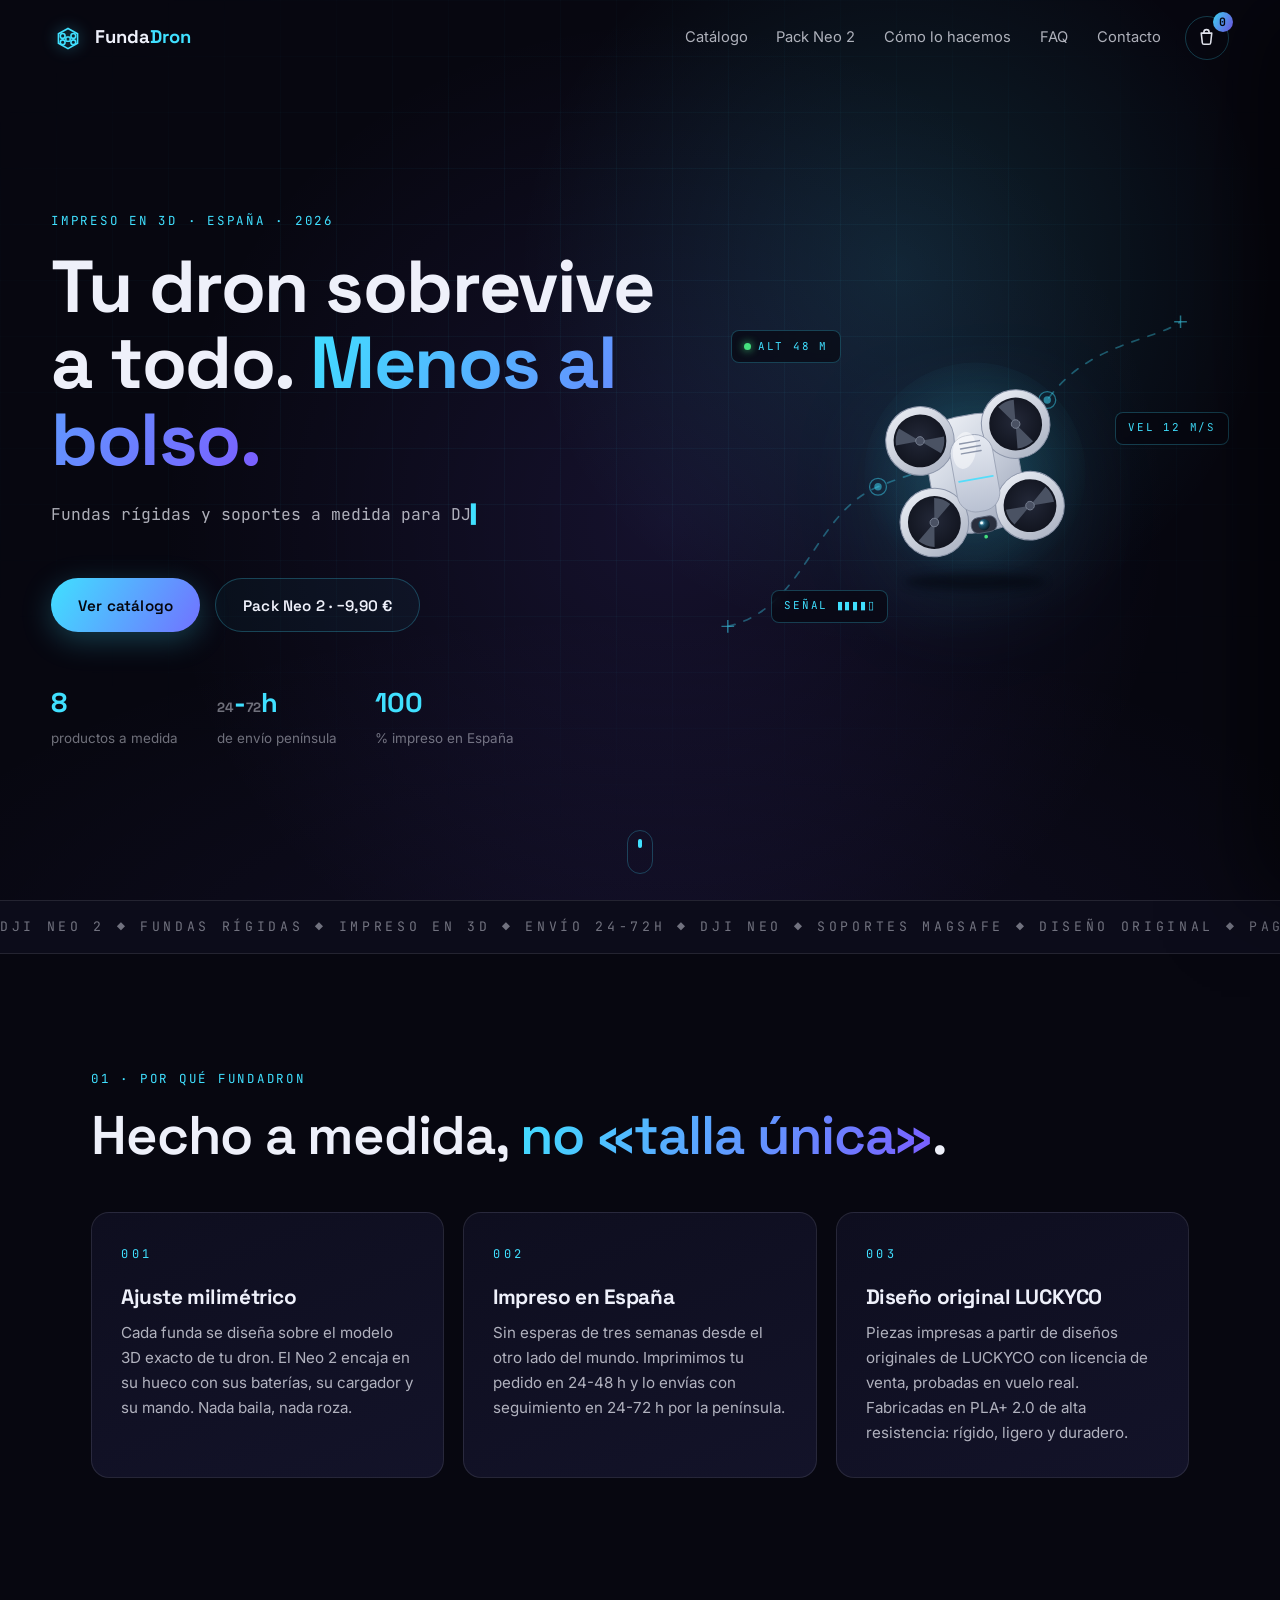
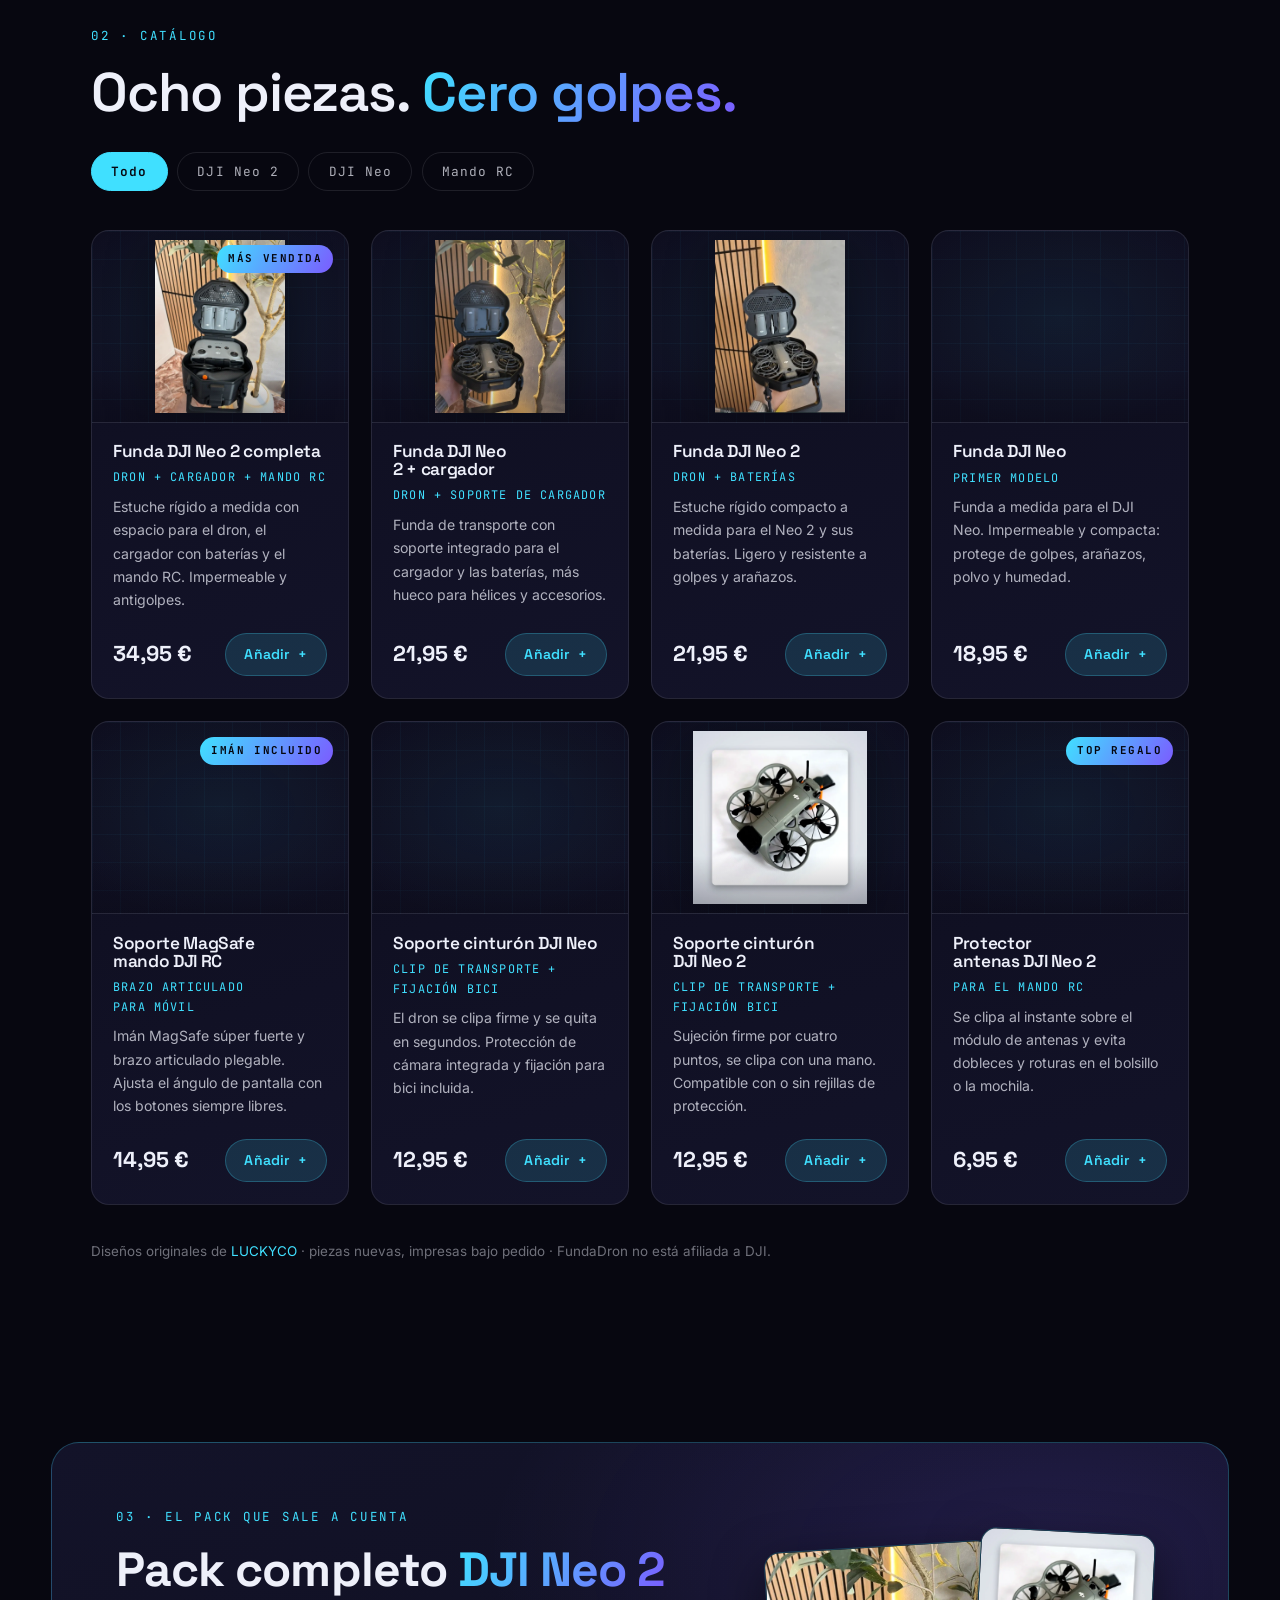
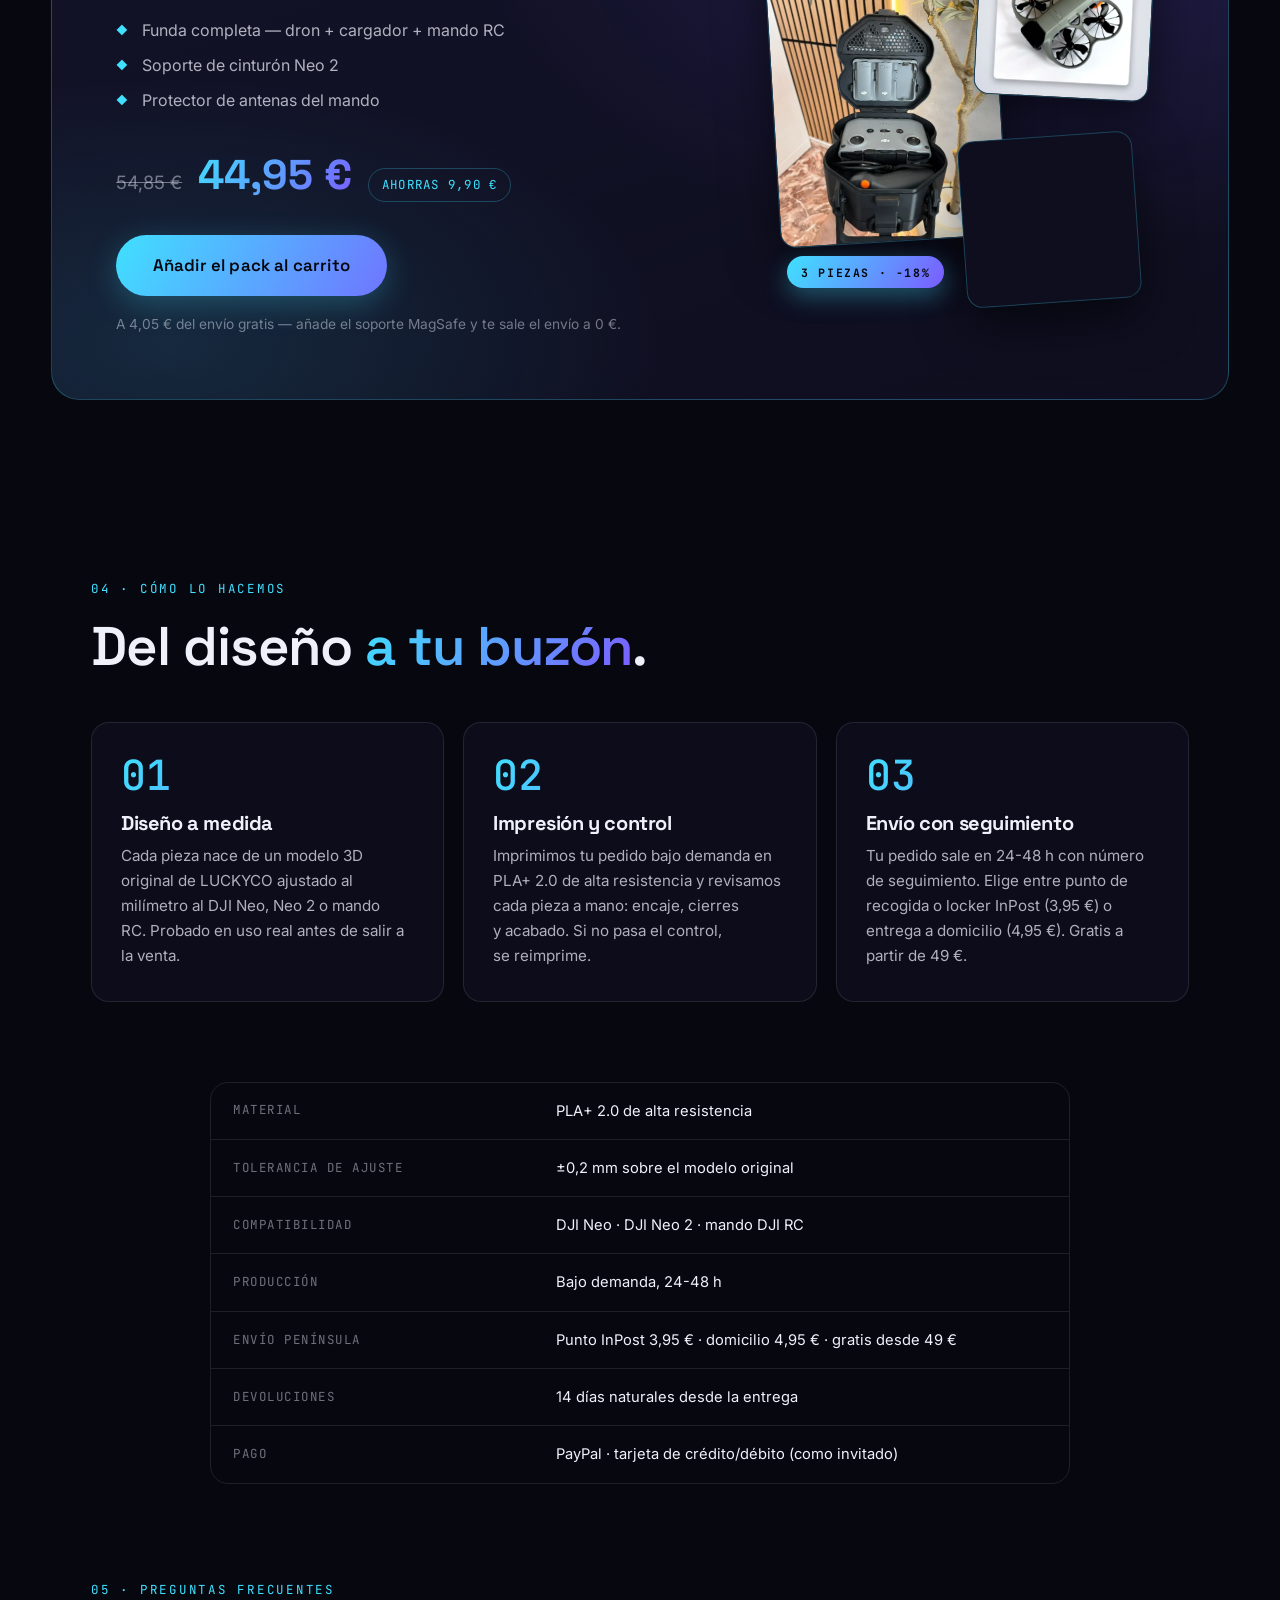
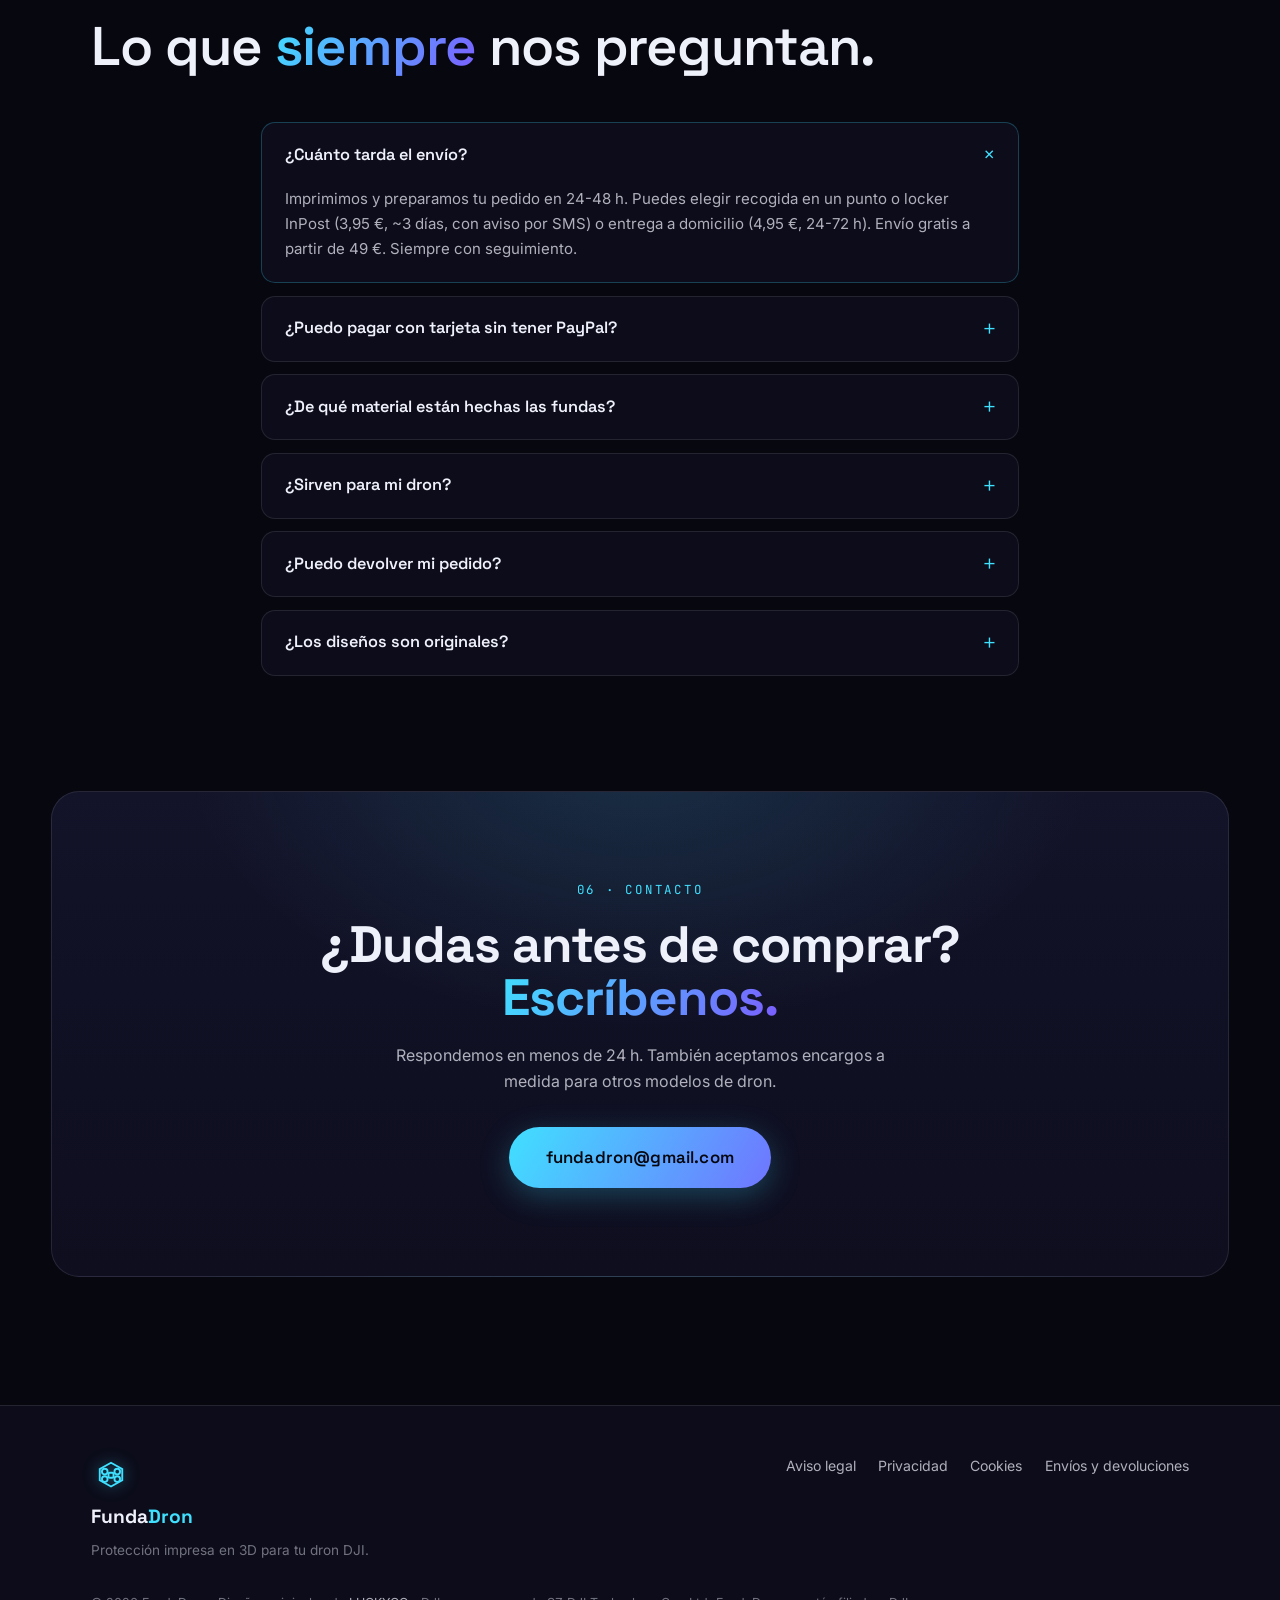
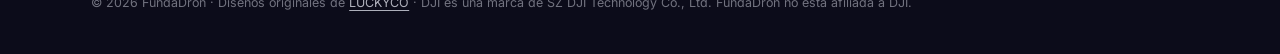
==== index.html @ 3dba9b4b "Mover web a la raíz y quitar credencial filtrada de manifest.js" ====
<!DOCTYPE html>
<html lang="es">
<head>
  <meta charset="UTF-8" />
  <meta name="viewport" content="width=device-width, initial-scale=1.0" />
  <title>FundaDron · Fundas y accesorios impresos en 3D para drones DJI Neo y Neo 2</title>
  <meta name="description" content="Fundas rígidas, soportes de cinturón y protectores impresos en 3D a medida para DJI Neo, DJI Neo 2 y mando RC. Diseño original, impreso en España, envío 24-72 h." />
  <meta name="keywords" content="funda dji neo 2, funda dji neo, accesorios dji neo 2, soporte mando dji rc, protector antenas dji, accesorios drones impresos 3d" />
  <link rel="canonical" href="https://www.fundadron.es/" />
  <meta property="og:type" content="website" />
  <meta property="og:title" content="FundaDron · Protección impresa en 3D para tu dron DJI" />
  <meta property="og:description" content="Fundas y accesorios a medida para DJI Neo y Neo 2. Impreso en España, envío 24-72 h, pago seguro con PayPal o tarjeta." />
  <meta property="og:url" content="https://www.fundadron.es/" />
  <meta property="og:locale" content="es_ES" />
  <meta property="og:image" content="https://www.fundadron.es/assets/img/funda-neo2-completa.webp" />
  <meta name="theme-color" content="#070710" />
  <link rel="icon" type="image/svg+xml" href="assets/favicon.svg" />

  <link rel="preconnect" href="https://fonts.googleapis.com" />
  <link rel="preconnect" href="https://fonts.gstatic.com" crossorigin />
  <link rel="stylesheet" href="https://fonts.googleapis.com/css2?family=Space+Grotesk:wght@400;500;600;700&family=Inter:wght@300;400;500;600&family=JetBrains+Mono:wght@400;500&display=swap" />

  <link rel="stylesheet" href="styles.css?v=20260613" />

  <script type="application/ld+json">
  {
    "@context": "https://schema.org",
    "@type": "ItemList",
    "itemListElement": [
      { "@type": "Product", "position": 1, "name": "Funda DJI Neo 2 completa (dron + cargador + mando RC)", "description": "Estuche rígido impreso en 3D en PLA+ 2.0 a medida para el dron DJI Neo 2, el cargador y el mando RC.", "image": "https://www.fundadron.es/assets/img/funda-neo2-completa.webp", "brand": { "@type": "Brand", "name": "FundaDron" }, "offers": { "@type": "Offer", "price": "34.95", "priceCurrency": "EUR", "availability": "https://schema.org/InStock", "itemCondition": "https://schema.org/NewCondition" } },
      { "@type": "Product", "position": 2, "name": "Funda DJI Neo 2 con soporte cargador", "description": "Funda de transporte impresa en 3D en PLA+ 2.0 para DJI Neo 2 con soporte para el cargador y las baterías.", "image": "https://www.fundadron.es/assets/img/funda-neo2-cargador.webp", "brand": { "@type": "Brand", "name": "FundaDron" }, "offers": { "@type": "Offer", "price": "21.95", "priceCurrency": "EUR", "availability": "https://schema.org/InStock", "itemCondition": "https://schema.org/NewCondition" } },
      { "@type": "Product", "position": 3, "name": "Funda DJI Neo 2 (dron + baterías)", "description": "Estuche rígido compacto impreso en 3D en PLA+ 2.0 para el DJI Neo 2 y sus baterías.", "image": "https://www.fundadron.es/assets/img/funda-neo2-baterias.webp", "brand": { "@type": "Brand", "name": "FundaDron" }, "offers": { "@type": "Offer", "price": "21.95", "priceCurrency": "EUR", "availability": "https://schema.org/InStock", "itemCondition": "https://schema.org/NewCondition" } },
      { "@type": "Product", "position": 4, "name": "Funda DJI Neo", "description": "Funda de transporte impermeable impresa en 3D en PLA+ 2.0 a medida para el dron DJI Neo.", "image": "https://www.fundadron.es/assets/img/funda-neo.webp", "brand": { "@type": "Brand", "name": "FundaDron" }, "offers": { "@type": "Offer", "price": "18.95", "priceCurrency": "EUR", "availability": "https://schema.org/InStock", "itemCondition": "https://schema.org/NewCondition" } },
      { "@type": "Product", "position": 5, "name": "Soporte MagSafe para mando DJI RC", "description": "Soporte articulado con imán MagSafe para colocar el móvil en el mando DJI RC.", "image": "https://www.fundadron.es/assets/img/soporte-magsafe.webp", "brand": { "@type": "Brand", "name": "FundaDron" }, "offers": { "@type": "Offer", "price": "14.95", "priceCurrency": "EUR", "availability": "https://schema.org/InStock", "itemCondition": "https://schema.org/NewCondition" } },
      { "@type": "Product", "position": 6, "name": "Soporte cinturón DJI Neo", "description": "Clip de transporte impreso en 3D para llevar el DJI Neo en el cinturón, con fijación para bici.", "image": "https://www.fundadron.es/assets/img/cinturon-neo.webp", "brand": { "@type": "Brand", "name": "FundaDron" }, "offers": { "@type": "Offer", "price": "12.95", "priceCurrency": "EUR", "availability": "https://schema.org/InStock", "itemCondition": "https://schema.org/NewCondition" } },
      { "@type": "Product", "position": 7, "name": "Soporte cinturón DJI Neo 2", "description": "Clip de transporte impreso en 3D para el DJI Neo 2 con protección de cámara y fijación para bici.", "image": "https://www.fundadron.es/assets/img/cinturon-neo2.webp", "brand": { "@type": "Brand", "name": "FundaDron" }, "offers": { "@type": "Offer", "price": "12.95", "priceCurrency": "EUR", "availability": "https://schema.org/InStock", "itemCondition": "https://schema.org/NewCondition" } },
      { "@type": "Product", "position": 8, "name": "Protector de antenas mando DJI Neo 2", "description": "Protector rígido impreso en 3D que se clipa sobre las antenas del mando RC del DJI Neo 2.", "image": "https://www.fundadron.es/assets/img/protector-antenas.webp", "brand": { "@type": "Brand", "name": "FundaDron" }, "offers": { "@type": "Offer", "price": "6.95", "priceCurrency": "EUR", "availability": "https://schema.org/InStock", "itemCondition": "https://schema.org/NewCondition" } }
    ]
  }
  </script>
</head>
<body>
  <a class="skip-link" href="#catalogo">Saltar al catálogo</a>

  <!-- ===== SPLASH ===== -->
  <div class="splash" data-splash aria-hidden="true">
    <svg class="splash-logo" viewBox="0 0 64 64" fill="none" stroke="currentColor" stroke-width="2.4" stroke-linecap="round">
      <path class="splash-draw" d="M14 24 L32 14 L50 24 L50 42 L32 52 L14 42 Z" />
      <circle class="splash-draw" cx="22" cy="28" r="4.5" />
      <circle class="splash-draw" cx="42" cy="28" r="4.5" />
      <circle class="splash-draw" cx="22" cy="40" r="4.5" />
      <circle class="splash-draw" cx="42" cy="40" r="4.5" />
      <rect class="splash-draw" x="28" y="30" width="8" height="8" rx="2" />
    </svg>
    <p class="splash-word">FundaDron</p>
  </div>

  <!-- ===== NAV ===== -->
  <header class="nav" data-nav>
    <a class="nav-brand" href="#top" aria-label="FundaDron — inicio">
      <svg class="nav-logo" viewBox="0 0 64 64" fill="none" stroke="currentColor" stroke-width="3" stroke-linecap="round" aria-hidden="true">
        <path d="M14 24 L32 14 L50 24 L50 42 L32 52 L14 42 Z" />
        <circle cx="22" cy="28" r="4.5" /><circle cx="42" cy="28" r="4.5" />
        <circle cx="22" cy="40" r="4.5" /><circle cx="42" cy="40" r="4.5" />
        <rect x="28" y="30" width="8" height="8" rx="2" />
      </svg>
      <span>Funda<em>Dron</em></span>
    </a>
    <nav class="nav-links" aria-label="Navegación principal">
      <a href="#catalogo">Catálogo</a>
      <a href="#pack">Pack Neo 2</a>
      <a href="#proceso">Cómo lo hacemos</a>
      <a href="#faq">FAQ</a>
      <a href="#contacto">Contacto</a>
    </nav>
    <button class="nav-cart" data-cart-open aria-label="Abrir carrito">
      <svg viewBox="0 0 24 24" fill="none" stroke="currentColor" stroke-width="1.8" stroke-linecap="round" stroke-linejoin="round" aria-hidden="true">
        <path d="M6 7h12l-1.2 11a2 2 0 0 1-2 1.8H9.2a2 2 0 0 1-2-1.8L6 7Z"/><path d="M9 7V6a3 3 0 0 1 6 0v1"/>
      </svg>
      <span class="nav-cart-count" data-cart-count hidden>0</span>
    </button>
    <button class="nav-burger" data-burger aria-label="Abrir menú" aria-expanded="false">
      <span></span><span></span>
    </button>
  </header>

  <main id="top">
    <!-- ===== HERO ===== -->
    <section class="hero" data-hero>
      <div class="hero-glow" data-glow aria-hidden="true"></div>
      <div class="hero-grid" aria-hidden="true"></div>

      <div class="hero-inner">
        <div class="hero-copy">
          <p class="kicker reveal">Impreso en 3D · España · 2026</p>
          <h1 class="hero-title reveal">
            Tu dron sobrevive<br />a todo. <em>Menos al bolso.</em>
          </h1>
          <p class="hero-sub reveal" data-typewriter="Fundas rígidas y soportes a medida para DJI Neo, Neo 2 y mando RC.">Fundas rígidas y soportes a medida para DJI Neo, Neo 2 y mando RC.</p>
          <div class="hero-actions reveal">
            <a class="btn btn-primary" href="#catalogo">Ver catálogo</a>
            <a class="btn btn-ghost" href="#pack">Pack Neo 2 · −9,90&nbsp;€</a>
          </div>
          <ul class="hero-stats reveal">
            <li><strong data-count-to="8">8</strong><span>productos a medida</span></li>
            <li><strong><span data-count-to="24">24</span>-<span data-count-to="72">72</span>h</strong><span>de envío península</span></li>
            <li><strong data-count-to="100">100</strong><span>% impreso en España</span></li>
          </ul>
        </div>

        <div class="hero-visual reveal" aria-hidden="true">
          <svg class="hero-fpath" viewBox="0 0 460 360" fill="none" preserveAspectRatio="xMidYMid meet">
            <path class="fpath-line" d="M16 318 C 90 300, 96 212, 158 186 S 280 158, 318 104 S 420 48, 444 30"
                  stroke="rgba(64,224,255,.35)" stroke-width="1.6" stroke-dasharray="7 9" stroke-linecap="round" />
            <g class="fpath-marks" stroke="rgba(64,224,255,.5)" stroke-width="1.4">
              <path d="M10 318 h12 M16 312 v12" />
              <circle cx="158" cy="186" r="3.5" fill="rgba(64,224,255,.5)" stroke="none" />
              <circle cx="318" cy="104" r="3.5" fill="rgba(64,224,255,.5)" stroke="none" />
              <path d="M438 30 h12 M444 24 v12" />
            </g>
            <circle class="fpath-pulse" cx="158" cy="186" r="8" stroke="rgba(64,224,255,.45)" stroke-width="1.2" />
            <circle class="fpath-pulse p2" cx="318" cy="104" r="8" stroke="rgba(64,224,255,.45)" stroke-width="1.2" />
          </svg>
          <div class="hud hud-1"><span class="hud-dot"></span>ALT 48&nbsp;M</div>
          <div class="hud hud-2">VEL 12&nbsp;M/S</div>
          <div class="hud hud-3">SEÑAL ▮▮▮▮▯</div>
          <div class="hero-flight">
          <svg class="hero-drone" viewBox="0 0 420 340" fill="none">
            <defs>
              <radialGradient id="droneHalo" cx="50%" cy="45%" r="55%">
                <stop offset="0%" stop-color="rgba(64,224,255,.18)" /><stop offset="100%" stop-color="rgba(64,224,255,0)" />
              </radialGradient>
              <linearGradient id="shellG" x1="0" y1="0" x2="0.6" y2="1">
                <stop offset="0%" stop-color="#f4f6fa" /><stop offset="45%" stop-color="#d3d9e4" /><stop offset="100%" stop-color="#a7afc1" />
              </linearGradient>
              <linearGradient id="ringG" x1="0" y1="0" x2="0.5" y2="1">
                <stop offset="0%" stop-color="#eef1f7" /><stop offset="100%" stop-color="#b3bac9" />
              </linearGradient>
              <linearGradient id="canopyG" x1="0" y1="0" x2="0" y2="1">
                <stop offset="0%" stop-color="#e6eaf2" /><stop offset="100%" stop-color="#b9c1d2" />
              </linearGradient>
              <radialGradient id="ductG" cx="50%" cy="45%" r="60%">
                <stop offset="0%" stop-color="#232838" /><stop offset="100%" stop-color="#10131d" />
              </radialGradient>
              <radialGradient id="lensG" cx="35%" cy="32%" r="80%">
                <stop offset="0%" stop-color="#aeefff" /><stop offset="32%" stop-color="#1d5570" /><stop offset="100%" stop-color="#050f18" />
              </radialGradient>
            </defs>

            <circle cx="210" cy="160" r="155" fill="url(#droneHalo)" />
            <ellipse class="drone-shadow" cx="210" cy="312" rx="98" ry="12" fill="#02030a" opacity="0.5" />

            <g transform="rotate(-10 210 160)">
              <!-- placa central que une los 4 aros -->
              <rect x="146" y="78" width="128" height="164" rx="50" fill="url(#shellG)" stroke="#8d96aa" stroke-width="1.4" />

              <!-- 4 ductos con hélice -->
              <g>
                <circle cx="142" cy="102" r="48" fill="url(#ringG)" stroke="#8d96aa" stroke-width="1.4" />
                <circle cx="142" cy="102" r="37" fill="url(#ductG)" />
                <g class="neo-prop"><path d="M142 102 L110 90 Q106 102 110 114 Z M142 102 L174 90 Q178 102 174 114 Z" fill="#4a5263" transform="rotate(20 142 102)" /></g>
                <circle cx="142" cy="102" r="6" fill="#4a5163" stroke="#7e8798" stroke-width="1.2" />
              </g>
              <g>
                <circle cx="278" cy="102" r="48" fill="url(#ringG)" stroke="#8d96aa" stroke-width="1.4" />
                <circle cx="278" cy="102" r="37" fill="url(#ductG)" />
                <g class="neo-prop n2"><path d="M278 102 L246 90 Q242 102 246 114 Z M278 102 L310 90 Q314 102 310 114 Z" fill="#4a5263" transform="rotate(75 278 102)" /></g>
                <circle cx="278" cy="102" r="6" fill="#4a5163" stroke="#7e8798" stroke-width="1.2" />
              </g>
              <g>
                <circle cx="142" cy="218" r="48" fill="url(#ringG)" stroke="#8d96aa" stroke-width="1.4" />
                <circle cx="142" cy="218" r="37" fill="url(#ductG)" />
                <g class="neo-prop n3"><path d="M142 218 L110 206 Q106 218 110 230 Z M142 218 L174 206 Q178 218 174 230 Z" fill="#4a5263" transform="rotate(120 142 218)" /></g>
                <circle cx="142" cy="218" r="6" fill="#4a5163" stroke="#7e8798" stroke-width="1.2" />
              </g>
              <g>
                <circle cx="278" cy="218" r="48" fill="url(#ringG)" stroke="#8d96aa" stroke-width="1.4" />
                <circle cx="278" cy="218" r="37" fill="url(#ductG)" />
                <g class="neo-prop n4"><path d="M278 218 L246 206 Q242 218 246 230 Z M278 218 L310 206 Q314 218 310 230 Z" fill="#4a5263" transform="rotate(160 278 218)" /></g>
                <circle cx="278" cy="218" r="6" fill="#4a5163" stroke="#7e8798" stroke-width="1.2" />
              </g>

              <!-- canopy central -->
              <rect x="180" y="106" width="60" height="108" rx="26" fill="url(#canopyG)" stroke="#9aa3b5" stroke-width="1.2" />
              <ellipse cx="201" cy="126" rx="16" ry="26" fill="rgba(255,255,255,.5)" transform="rotate(18 201 126)" />
              <path d="M196 116 h28 M196 123 h28 M196 130 h28" stroke="#8d96aa" stroke-width="2" stroke-linecap="round" />
              <path d="M186 168 h48" stroke="#40e0ff" stroke-width="2.4" stroke-linecap="round" opacity="0.85" />

              <!-- cámara frontal (el frente es abajo) -->
              <rect x="192" y="222" width="36" height="22" rx="10" fill="#2a2f3e" stroke="#565f73" stroke-width="1.2" />
              <circle cx="210" cy="233" r="8" fill="url(#lensG)" />
              <circle cx="207" cy="230" r="2" fill="rgba(255,255,255,.9)" />
              <circle class="led-g" cx="210" cy="250" r="2.6" fill="#45e07e" />
            </g>
          </svg>
          </div>
        </div>
      </div>

      <a class="hero-scroll" href="#catalogo" aria-label="Bajar al catálogo"><span></span></a>
    </section>

    <!-- ===== MARQUEE ===== -->
    <div class="marquee" aria-hidden="true">
      <div class="marquee-track">
        <span>DJI NEO 2 ◆ FUNDAS RÍGIDAS ◆ IMPRESO EN 3D ◆ ENVÍO 24-72H ◆ DJI NEO ◆ SOPORTES MAGSAFE ◆ DISEÑO ORIGINAL ◆ PAGO SEGURO ◆ </span>
        <span>DJI NEO 2 ◆ FUNDAS RÍGIDAS ◆ IMPRESO EN 3D ◆ ENVÍO 24-72H ◆ DJI NEO ◆ SOPORTES MAGSAFE ◆ DISEÑO ORIGINAL ◆ PAGO SEGURO ◆ </span>
      </div>
    </div>

    <!-- ===== POR QUÉ ===== -->
    <section class="features" id="porque">
      <div class="section-head">
        <p class="kicker reveal">01 · Por qué FundaDron</p>
        <h2 class="reveal">Hecho a medida, <em>no «talla única»</em>.</h2>
      </div>
      <div class="features-grid">
        <article class="feature-card reveal" data-tilt>
          <div class="feature-num">001</div>
          <h3>Ajuste milimétrico</h3>
          <p>Cada funda se diseña sobre el modelo 3D exacto de tu dron. El Neo 2 encaja en su hueco con sus baterías, su cargador y su mando. Nada baila, nada roza.</p>
        </article>
        <article class="feature-card reveal" data-tilt>
          <div class="feature-num">002</div>
          <h3>Impreso en España</h3>
          <p>Sin esperas de tres semanas desde el otro lado del mundo. Imprimimos tu pedido en 24-48&nbsp;h y lo envías con seguimiento en 24-72&nbsp;h por la península.</p>
        </article>
        <article class="feature-card reveal" data-tilt>
          <div class="feature-num">003</div>
          <h3>Diseño original LUCKYCO</h3>
          <p>Piezas impresas a partir de diseños originales de LUCKYCO con licencia de venta, probadas en vuelo real. Fabricadas en PLA+ 2.0 de alta resistencia: rígido, ligero y duradero.</p>
        </article>
      </div>
    </section>

    <!-- ===== CATÁLOGO ===== -->
    <section class="catalog" id="catalogo">
      <div class="section-head">
        <p class="kicker reveal">02 · Catálogo</p>
        <h2 class="reveal">Ocho piezas. <em>Cero golpes.</em></h2>
      </div>

      <div class="catalog-filters reveal" role="group" aria-label="Filtrar por modelo">
        <button class="chip is-active" data-filter="all">Todo</button>
        <button class="chip" data-filter="neo2">DJI Neo 2</button>
        <button class="chip" data-filter="neo">DJI Neo</button>
        <button class="chip" data-filter="rc">Mando RC</button>
      </div>

      <div class="catalog-grid" data-products>

        <article class="product-card reveal" data-model="neo2" data-id="funda-neo2-completa" data-tilt>
          <span class="product-badge">Más vendida</span>
          <div class="product-art">
            <img src="assets/img/funda-neo2-completa.webp" alt="Funda rígida impresa en 3D para DJI Neo 2 completa, abierta con el dron, el cargador y el mando dentro" width="900" height="675" loading="lazy" decoding="async" />
            <img class="art-alt" src="assets/img/funda-neo2-completa-b.webp" alt="" width="900" height="675" loading="lazy" decoding="async" aria-hidden="true" />
            <span class="art-more">4 fotos</span>
          </div>
          <div class="product-body">
            <h3>Funda DJI Neo 2 completa</h3>
            <p class="product-sub">Dron + cargador + mando RC</p>
            <p class="product-desc">Estuche rígido a medida con espacio para el dron, el cargador con baterías y el mando RC. Impermeable y antigolpes.</p>
            <div class="product-foot">
              <span class="product-price">34,95&nbsp;€</span>
              <button class="btn btn-add" data-add="funda-neo2-completa">Añadir <span aria-hidden="true">+</span></button>
            </div>
          </div>
        </article>

        <article class="product-card reveal" data-model="neo2" data-id="funda-neo2-cargador" data-tilt>
          <div class="product-art">
            <img src="assets/img/funda-neo2-cargador.webp" alt="Funda impresa en 3D para DJI Neo 2 abierta, con el dron y el soporte del cargador dentro" width="900" height="675" loading="lazy" decoding="async" />
            <img class="art-alt" src="assets/img/funda-neo2-cargador-b.webp" alt="" width="900" height="675" loading="lazy" decoding="async" aria-hidden="true" />
            <span class="art-more">4 fotos</span>
          </div>
          <div class="product-body">
            <h3>Funda DJI Neo 2 + cargador</h3>
            <p class="product-sub">Dron + soporte de cargador</p>
            <p class="product-desc">Funda de transporte con soporte integrado para el cargador y las baterías, más hueco para hélices y accesorios.</p>
            <div class="product-foot">
              <span class="product-price">21,95&nbsp;€</span>
              <button class="btn btn-add" data-add="funda-neo2-cargador">Añadir <span aria-hidden="true">+</span></button>
            </div>
          </div>
        </article>

        <article class="product-card reveal" data-model="neo2" data-id="funda-neo2-baterias" data-tilt>
          <div class="product-art">
            <img src="assets/img/funda-neo2-baterias.webp" alt="Funda compacta impresa en 3D para DJI Neo 2 abierta, con el dron y las baterías dentro" width="900" height="675" loading="lazy" decoding="async" />
            <img class="art-alt" src="assets/img/funda-neo2-baterias-b.webp" alt="" width="900" height="675" loading="lazy" decoding="async" aria-hidden="true" />
            <span class="art-more">4 fotos</span>
          </div>
          <div class="product-body">
            <h3>Funda DJI Neo 2</h3>
            <p class="product-sub">Dron + baterías</p>
            <p class="product-desc">Estuche rígido compacto a medida para el Neo 2 y sus baterías. Ligero y resistente a golpes y arañazos.</p>
            <div class="product-foot">
              <span class="product-price">21,95&nbsp;€</span>
              <button class="btn btn-add" data-add="funda-neo2-baterias">Añadir <span aria-hidden="true">+</span></button>
            </div>
          </div>
        </article>

        <article class="product-card reveal" data-model="neo" data-id="funda-neo" data-tilt>
          <div class="product-art">
            <img src="assets/img/funda-neo.webp" alt="Funda impresa en 3D para DJI Neo abierta, con el dron y las baterías dentro" width="900" height="675" loading="lazy" decoding="async" />
            <img class="art-alt" src="assets/img/funda-neo-b.webp" alt="" width="900" height="675" loading="lazy" decoding="async" aria-hidden="true" />
            <span class="art-more">3 fotos</span>
          </div>
          <div class="product-body">
            <h3>Funda DJI Neo</h3>
            <p class="product-sub">Primer modelo</p>
            <p class="product-desc">Funda a medida para el DJI Neo. Impermeable y compacta: protege de golpes, arañazos, polvo y humedad.</p>
            <div class="product-foot">
              <span class="product-price">18,95&nbsp;€</span>
              <button class="btn btn-add" data-add="funda-neo">Añadir <span aria-hidden="true">+</span></button>
            </div>
          </div>
        </article>

        <article class="product-card reveal" data-model="rc" data-id="soporte-magsafe" data-tilt>
          <span class="product-badge">Imán incluido</span>
          <div class="product-art">
            <img src="assets/img/soporte-magsafe.webp" alt="Soporte MagSafe impreso en 3D con móvil montado sobre el mando DJI RC" width="900" height="675" loading="lazy" decoding="async" />
            <img class="art-alt" src="assets/img/soporte-magsafe-b.webp" alt="" width="900" height="675" loading="lazy" decoding="async" aria-hidden="true" />
            <span class="art-more">6 fotos</span>
          </div>
          <div class="product-body">
            <h3>Soporte MagSafe mando DJI RC</h3>
            <p class="product-sub">Brazo articulado para móvil</p>
            <p class="product-desc">Imán MagSafe súper fuerte y brazo articulado plegable. Ajusta el ángulo de pantalla con los botones siempre libres.</p>
            <div class="product-foot">
              <span class="product-price">14,95&nbsp;€</span>
              <button class="btn btn-add" data-add="soporte-magsafe">Añadir <span aria-hidden="true">+</span></button>
            </div>
          </div>
        </article>

        <article class="product-card reveal" data-model="neo" data-id="cinturon-neo" data-tilt>
          <div class="product-art">
            <img src="assets/img/cinturon-neo.webp" alt="Dron DJI Neo sujeto en el soporte de cinturón impreso en 3D" width="900" height="675" loading="lazy" decoding="async" />
            <img class="art-alt" src="assets/img/cinturon-neo-b.webp" alt="" width="900" height="675" loading="lazy" decoding="async" aria-hidden="true" />
            <span class="art-more">5 fotos</span>
          </div>
          <div class="product-body">
            <h3>Soporte cinturón DJI Neo</h3>
            <p class="product-sub">Clip de transporte + fijación bici</p>
            <p class="product-desc">El dron se clipa firme y se quita en segundos. Protección de cámara integrada y fijación para bici incluida.</p>
            <div class="product-foot">
              <span class="product-price">12,95&nbsp;€</span>
              <button class="btn btn-add" data-add="cinturon-neo">Añadir <span aria-hidden="true">+</span></button>
            </div>
          </div>
        </article>

        <article class="product-card reveal" data-model="neo2" data-id="cinturon-neo2" data-tilt>
          <div class="product-art">
            <img src="assets/img/cinturon-neo2.webp" alt="Dron DJI Neo 2 montado en el soporte de cinturón impreso en 3D, vista superior" width="900" height="675" loading="lazy" decoding="async" />
            <img class="art-alt" src="assets/img/cinturon-neo2-b.webp" alt="" width="900" height="675" loading="lazy" decoding="async" aria-hidden="true" />
            <span class="art-more">6 fotos</span>
          </div>
          <div class="product-body">
            <h3>Soporte cinturón DJI Neo 2</h3>
            <p class="product-sub">Clip de transporte + fijación bici</p>
            <p class="product-desc">Sujeción firme por cuatro puntos, se clipa con una mano. Compatible con o sin rejillas de protección.</p>
            <div class="product-foot">
              <span class="product-price">12,95&nbsp;€</span>
              <button class="btn btn-add" data-add="cinturon-neo2">Añadir <span aria-hidden="true">+</span></button>
            </div>
          </div>
        </article>

        <article class="product-card reveal" data-model="neo2" data-id="protector-antenas" data-tilt>
          <span class="product-badge">Top regalo</span>
          <div class="product-art">
            <img src="assets/img/protector-antenas.webp" alt="Protector de antenas naranja impreso en 3D para el mando RC del DJI Neo 2" width="900" height="675" loading="lazy" decoding="async" />
            <img class="art-alt" src="assets/img/protector-antenas-b.webp" alt="" width="900" height="675" loading="lazy" decoding="async" aria-hidden="true" />
            <span class="art-more">6 fotos</span>
          </div>
          <div class="product-body">
            <h3>Protector antenas DJI Neo 2</h3>
            <p class="product-sub">Para el mando RC</p>
            <p class="product-desc">Se clipa al instante sobre el módulo de antenas y evita dobleces y roturas en el bolsillo o la mochila.</p>
            <div class="product-foot">
              <span class="product-price">6,95&nbsp;€</span>
              <button class="btn btn-add" data-add="protector-antenas">Añadir <span aria-hidden="true">+</span></button>
            </div>
          </div>
        </article>

      </div>
      <p class="catalog-note reveal">Diseños originales de <a href="https://makerworld.com/@LUCKYCO" target="_blank" rel="noopener">LUCKYCO</a> · piezas nuevas, impresas bajo pedido · FundaDron no está afiliada a DJI.</p>
    </section>

    <!-- ===== PACK ===== -->
    <section class="pack" id="pack">
      <div class="pack-card reveal">
        <div class="pack-info">
          <p class="kicker">03 · El pack que sale a cuenta</p>
          <h2>Pack completo <em>DJI Neo 2</em></h2>
          <ul class="pack-list">
            <li>Funda completa — dron + cargador + mando RC</li>
            <li>Soporte de cinturón Neo 2</li>
            <li>Protector de antenas del mando</li>
          </ul>
          <div class="pack-price">
            <span class="pack-old">54,85&nbsp;€</span>
            <span class="pack-now">44,95&nbsp;€</span>
            <span class="pack-save">ahorras 9,90&nbsp;€</span>
          </div>
          <button class="btn btn-primary btn-lg" data-add="pack-neo2">Añadir el pack al carrito</button>
          <p class="pack-hint">A 4,05&nbsp;€ del envío gratis — añade el soporte MagSafe y te sale el envío a 0&nbsp;€.</p>
        </div>
        <div class="pack-visual">
          <div class="pack-collage" aria-hidden="true">
            <img class="pc-main" src="assets/img/funda-neo2-completa-1.webp" alt="" loading="lazy" decoding="async" />
            <img class="pc-a" src="assets/img/cinturon-neo2.webp" alt="" loading="lazy" decoding="async" />
            <img class="pc-b" src="assets/img/protector-antenas.webp" alt="" loading="lazy" decoding="async" />
            <span class="pc-tag">3 piezas · −18%</span>
          </div>
        </div>
      </div>
    </section>

    <!-- ===== PROCESO ===== -->
    <section class="process" id="proceso">
      <div class="section-head">
        <p class="kicker reveal">04 · Cómo lo hacemos</p>
        <h2 class="reveal">Del diseño <em>a tu buzón</em>.</h2>
      </div>
      <ol class="process-steps">
        <li class="process-step reveal">
          <span class="process-num">01</span>
          <h3>Diseño a medida</h3>
          <p>Cada pieza nace de un modelo 3D original de LUCKYCO ajustado al milímetro al DJI Neo, Neo 2 o mando RC. Probado en uso real antes de salir a la venta.</p>
        </li>
        <li class="process-step reveal">
          <span class="process-num">02</span>
          <h3>Impresión y control</h3>
          <p>Imprimimos tu pedido bajo demanda en PLA+ 2.0 de alta resistencia y revisamos cada pieza a mano: encaje, cierres y acabado. Si no pasa el control, se reimprime.</p>
        </li>
        <li class="process-step reveal">
          <span class="process-num">03</span>
          <h3>Envío con seguimiento</h3>
          <p>Tu pedido sale en 24-48&nbsp;h con número de seguimiento. Elige entre punto de recogida o locker InPost (3,95&nbsp;€) o entrega a domicilio (4,95&nbsp;€). Gratis a partir de 49&nbsp;€.</p>
        </li>
      </ol>
    </section>

    <!-- ===== SPECS ===== -->
    <section class="specs">
      <div class="specs-table reveal" role="table" aria-label="Especificaciones técnicas">
        <div class="specs-row" role="row"><span role="cell">Material</span><span role="cell">PLA+ 2.0 de alta resistencia</span></div>
        <div class="specs-row" role="row"><span role="cell">Tolerancia de ajuste</span><span role="cell">±0,2&nbsp;mm sobre el modelo original</span></div>
        <div class="specs-row" role="row"><span role="cell">Compatibilidad</span><span role="cell">DJI Neo · DJI Neo 2 · mando DJI RC</span></div>
        <div class="specs-row" role="row"><span role="cell">Producción</span><span role="cell">Bajo demanda, 24-48&nbsp;h</span></div>
        <div class="specs-row" role="row"><span role="cell">Envío península</span><span role="cell">Punto InPost 3,95&nbsp;€ · domicilio 4,95&nbsp;€ · gratis desde 49&nbsp;€</span></div>
        <div class="specs-row" role="row"><span role="cell">Devoluciones</span><span role="cell">14 días naturales desde la entrega</span></div>
        <div class="specs-row" role="row"><span role="cell">Pago</span><span role="cell">PayPal · tarjeta de crédito/débito (como invitado)</span></div>
      </div>
    </section>

    <!-- ===== FAQ ===== -->
    <section class="faq" id="faq">
      <div class="section-head">
        <p class="kicker reveal">05 · Preguntas frecuentes</p>
        <h2 class="reveal">Lo que <em>siempre</em> nos preguntan.</h2>
      </div>
      <div class="faq-list" data-faqs>
        <details class="faq-item reveal" open>
          <summary>¿Cuánto tarda el envío?</summary>
          <p>Imprimimos y preparamos tu pedido en 24-48&nbsp;h. Puedes elegir recogida en un punto o locker InPost (3,95&nbsp;€, ~3 días, con aviso por SMS) o entrega a domicilio (4,95&nbsp;€, 24-72&nbsp;h). Envío gratis a partir de 49&nbsp;€. Siempre con seguimiento.</p>
        </details>
        <details class="faq-item reveal">
          <summary>¿Puedo pagar con tarjeta sin tener PayPal?</summary>
          <p>Sí. Al pulsar el botón de pago, PayPal te ofrece la opción «Tarjeta de débito o crédito»: puedes pagar como invitado sin crear ninguna cuenta.</p>
        </details>
        <details class="faq-item reveal">
          <summary>¿De qué material están hechas las fundas?</summary>
          <p>Se imprimen en 3D con filamento PLA+ 2.0 de alta resistencia: rígido, ligero y muy resistente a golpes. Cada pieza se revisa a mano antes de enviarse.</p>
        </details>
        <details class="faq-item reveal">
          <summary>¿Sirven para mi dron?</summary>
          <p>Cada funda está diseñada a medida para su modelo exacto (DJI Neo, DJI Neo 2 o mando RC). Si tienes dudas sobre compatibilidad, escríbenos antes de comprar y te lo confirmamos.</p>
        </details>
        <details class="faq-item reveal">
          <summary>¿Puedo devolver mi pedido?</summary>
          <p>Tienes 14 días naturales desde la entrega para desistir de tu compra, sin necesidad de justificación, según la ley de consumidores. Consulta la <a href="legal.html#devoluciones">política de devoluciones</a> para los detalles.</p>
        </details>
        <details class="faq-item reveal">
          <summary>¿Los diseños son originales?</summary>
          <p>Sí. Vendemos piezas impresas a partir de diseños originales de <a href="https://makerworld.com/@LUCKYCO" target="_blank" rel="noopener">LUCKYCO</a>, con licencia para su venta. No somos DJI ni estamos afiliados a DJI.</p>
        </details>
      </div>
    </section>

    <!-- ===== CONTACTO ===== -->
    <section class="contact" id="contacto">
      <div class="contact-inner reveal">
        <p class="kicker">06 · Contacto</p>
        <h2>¿Dudas antes de comprar?<br /><em>Escríbenos.</em></h2>
        <p class="contact-sub">Respondemos en menos de 24&nbsp;h. También aceptamos encargos a medida para otros modelos de dron.</p>
        <a class="btn btn-primary btn-lg" href="mailto:fundadron@gmail.com?subject=Consulta%20FundaDron">fundadron@gmail.com</a>
      </div>
    </section>
  </main>

  <!-- ===== FOOTER ===== -->
  <footer class="footer">
    <div class="footer-inner">
      <div class="footer-brand">
        <svg class="nav-logo" viewBox="0 0 64 64" fill="none" stroke="currentColor" stroke-width="3" stroke-linecap="round" aria-hidden="true">
          <path d="M14 24 L32 14 L50 24 L50 42 L32 52 L14 42 Z" />
          <circle cx="22" cy="28" r="4.5" /><circle cx="42" cy="28" r="4.5" />
          <circle cx="22" cy="40" r="4.5" /><circle cx="42" cy="40" r="4.5" />
          <rect x="28" y="30" width="8" height="8" rx="2" />
        </svg>
        <p>Funda<em>Dron</em></p>
        <p class="footer-tag">Protección impresa en 3D para tu dron DJI.</p>
      </div>
      <nav class="footer-links" aria-label="Legal">
        <a href="legal.html#aviso">Aviso legal</a>
        <a href="legal.html#privacidad">Privacidad</a>
        <a href="legal.html#cookies">Cookies</a>
        <a href="legal.html#devoluciones">Envíos y devoluciones</a>
      </nav>
      <p class="footer-note">© 2026 FundaDron · Diseños originales de <a href="https://makerworld.com/@LUCKYCO" target="_blank" rel="noopener">LUCKYCO</a> · DJI es una marca de SZ DJI Technology Co., Ltd. FundaDron no está afiliada a DJI.</p>
    </div>
  </footer>

  <!-- ===== CARRITO ===== -->
  <div class="cart-overlay" data-cart-overlay hidden></div>
  <aside class="cart" data-cart aria-label="Carrito de compra" hidden>
    <header class="cart-head">
      <h2>Tu carrito</h2>
      <button class="cart-close" data-cart-close aria-label="Cerrar carrito">×</button>
    </header>
    <div class="cart-items" data-cart-items>
      <p class="cart-empty">Tu carrito está vacío.<br />Las fundas no se compran solas (de momento).</p>
    </div>
    <footer class="cart-foot" data-cart-foot hidden>
      <div class="cart-ship" role="radiogroup" aria-label="Método de envío">
        <label class="cart-ship-opt">
          <input type="radio" name="shipmethod" value="pickup" checked />
          <span>Punto de recogida / locker InPost</span>
          <strong>3,95&nbsp;€</strong>
        </label>
        <label class="cart-ship-opt">
          <input type="radio" name="shipmethod" value="home" />
          <span>Envío a domicilio</span>
          <strong>4,95&nbsp;€</strong>
        </label>
        <div class="cart-pickup" data-pickup-zone>
          <button type="button" class="btn btn-ghost btn-map" data-pickup-map>
            <svg viewBox="0 0 24 24" fill="none" stroke="currentColor" stroke-width="1.8" stroke-linecap="round" stroke-linejoin="round" aria-hidden="true" width="17" height="17"><path d="M12 21s-7-5.1-7-11a7 7 0 0 1 14 0c0 5.9-7 11-7 11Z"/><circle cx="12" cy="10" r="2.6"/></svg>
            Elegir punto en el mapa
          </button>
          <input type="text" data-pickup-point maxlength="140" placeholder="Tu punto elegido aparecerá aquí (o escríbelo a mano)" />
          <a class="cart-pickup-alt" href="https://www.inpost.es/encuentra-tu-punto" target="_blank" rel="noopener">o busca en inpost.es ↗</a>
        </div>
      </div>
      <div class="cart-line"><span>Subtotal</span><strong data-cart-subtotal>0,00&nbsp;€</strong></div>
      <div class="cart-line"><span data-cart-shiplabel>Envío</span><strong data-cart-shipping>3,95&nbsp;€</strong></div>
      <div class="cart-line cart-line-free" data-cart-freehint hidden></div>
      <div class="cart-line cart-total"><span>Total</span><strong data-cart-total>0,00&nbsp;€</strong></div>
      <div class="cart-paypal" data-paypal-zone>
        <div id="paypal-button-container"></div>
        <p class="cart-paypal-note" data-paypal-note hidden></p>
      </div>
      <p class="cart-legal">Pago seguro con PayPal o tarjeta (como invitado). Al comprar aceptas las <a href="legal.html#devoluciones">condiciones de venta</a>.</p>
    </footer>
  </aside>

  <!-- ===== MAPA DE PUNTOS DE RECOGIDA ===== -->
  <dialog class="mapview" data-mapview aria-label="Elegir punto de recogida">
    <header class="mapview-head">
      <h2>Elige tu punto de recogida</h2>
      <button class="cart-close" data-mapview-close aria-label="Cerrar mapa">×</button>
    </header>
    <p class="mapview-hint">Busca por código postal o ciudad y pulsa sobre un Punto Pack o locker InPost / Mondial Relay. Se guardará automáticamente en tu pedido.</p>
    <div class="mapview-zone">
      <div id="mr-zone" data-mr-zone></div>
      <input type="hidden" id="mr-target" />
      <p class="mapview-status" data-mapview-status>Cargando el mapa de puntos…</p>
    </div>
  </dialog>

  <!-- ===== FICHA DE PRODUCTO ===== -->
  <dialog class="pview" data-pview aria-label="Ficha de producto">
    <button class="pview-close" data-pview-close aria-label="Cerrar ficha">×</button>
    <div class="pview-grid">
      <div class="pview-gallery">
        <div class="pview-main">
          <img data-pview-img src="" alt="" width="1000" height="750" decoding="async" />
          <button class="pview-arrow pview-prev" data-pview-prev aria-label="Foto anterior">‹</button>
          <button class="pview-arrow pview-next" data-pview-next aria-label="Foto siguiente">›</button>
          <span class="pview-counter" data-pview-counter></span>
        </div>
        <div class="pview-thumbs" data-pview-thumbs></div>
      </div>
      <div class="pview-info">
        <p class="product-sub" data-pview-sub></p>
        <h2 data-pview-name></h2>
        <p class="pview-desc" data-pview-desc></p>
        <ul class="pview-features" data-pview-features></ul>
        <div class="pview-foot">
          <span class="pview-price" data-pview-price></span>
          <button class="btn btn-primary" data-pview-add>Añadir al carrito</button>
        </div>
        <p class="pview-ship">PLA+ 2.0 de alta resistencia · Envío desde 3,95&nbsp;€ · gratis desde 49&nbsp;€</p>
      </div>
    </div>
  </dialog>

  <!-- ===== CONFIRMACIÓN ===== -->
  <dialog class="order-ok" data-order-ok>
    <svg viewBox="0 0 64 64" fill="none" stroke="var(--accent)" stroke-width="3" stroke-linecap="round">
      <circle cx="32" cy="32" r="26" />
      <path class="ok-check" d="M20 33 L29 42 L45 24" />
    </svg>
    <h2>¡Pedido recibido!</h2>
    <p>Gracias por tu compra. Te llega un email de confirmación de PayPal y te avisaremos cuando tu pedido salga volando (en furgoneta).</p>
    <button class="btn btn-primary" data-order-ok-close>Seguir explorando</button>
  </dialog>

  <script defer src="lib/manifest.js?v=20260613"></script>
  <script defer src="main.js?v=20260613"></script>
</body>
</html>
                                                                                                                                                                                                                                                                                                                                                                                                                                                                                                                                                                                                                                                                                                                                                                                                                                                                                                                                                                                                                                                                                                                                                                                                                                                                                                                                                                                                                                                                                                                                                                                                                                                                                                                                                                                                                                                                                                                                                                                                                                                                                                                                                                                                                                                                                                                                                                                                                                                                                                                                                                                                                                                                                                                                                                                                                                                                                                                                                                                                                                                                                                                                                                                                                                                                                                                                                                                                                                                                                                                                                                                                                                                                                                                                                                                                                                                                                                                                                                                                                                                                                                                                                   
---- styles.css ----
/* =============================================================
   FundaDron — styles.css
   Arquetipo: Tech Premium oscuro · acento cian eléctrico
   v2 — con ficha de producto y galería de fotos.
   ============================================================= */

/* =============================================================
   1. Tokens
   ============================================================= */
:root {
  --bg:        #070710;
  --bg-2:      #0c0c1a;
  --bg-3:      #11112400;
  --card:      #0e0e1f;
  --card-2:    #131329;
  --ink:       #eef0fa;
  --ink-soft:  rgba(238, 240, 250, 0.72);
  --ink-mute:  rgba(238, 240, 250, 0.45);
  --accent:    #40e0ff;
  --accent-2:  #7b5cff;
  --accent-dim: rgba(64, 224, 255, 0.14);
  --gradient:  linear-gradient(120deg, #40e0ff 0%, #7b5cff 100%);
  --line:      rgba(238, 240, 250, 0.1);
  --line-2:    rgba(64, 224, 255, 0.25);

  --display: "Space Grotesk", "Inter", system-ui, sans-serif;
  --sans:    "Inter", system-ui, sans-serif;
  --mono:    "JetBrains Mono", ui-monospace, monospace;

  --ease-out:  cubic-bezier(0.16, 1, 0.3, 1);
  --ease-soft: cubic-bezier(0.25, 0.46, 0.45, 0.94);
  --ease-bounce: cubic-bezier(0.34, 1.56, 0.64, 1);

  --radius: 18px;
  --gutter: clamp(1.2rem, 4vw, 3.5rem);
  --nav-h: 76px;
}

/* =============================================================
   2. Reset & base
   ============================================================= */
*, *::before, *::after { box-sizing: border-box; margin: 0; }
html {
  -webkit-text-size-adjust: 100%;
  overflow-x: clip;
  scroll-behavior: smooth;
  scroll-padding-top: calc(var(--nav-h) + 12px);
}
@media (prefers-reduced-motion: reduce) { html { scroll-behavior: auto; } }
body {
  font-family: var(--sans);
  font-size: 16px;
  line-height: 1.65;
  color: var(--ink);
  background: var(--bg);
  -webkit-font-smoothing: antialiased;
  text-rendering: optimizeLegibility;
  overflow-x: clip;
  overscroll-behavior-y: none;
}
img, svg, video { display: block; max-width: 100%; }
img { height: auto; }
button { font: inherit; color: inherit; cursor: pointer; border: 0; background: none; }
a { color: inherit; text-decoration: none; }
p { text-wrap: pretty; }
h1, h2, h3, h4 { font-family: var(--display); text-wrap: balance; line-height: 1.04; letter-spacing: -0.02em; }
::selection { background: var(--accent); color: var(--bg); }
:focus-visible { outline: 2px solid var(--accent); outline-offset: 3px; border-radius: 4px; }

.skip-link {
  position: fixed; top: -100px; left: 1rem;
  padding: 0.6rem 1rem; background: var(--accent); color: var(--bg);
  z-index: 9999; border-radius: 8px; font-weight: 600;
}
.skip-link:focus { top: 1rem; }

/* =============================================================
   3. Utilidades
   ============================================================= */
.kicker {
  font-family: var(--mono);
  font-size: 0.78rem;
  letter-spacing: 0.22em;
  text-transform: uppercase;
  color: var(--accent);
  margin-bottom: 1.1rem;
}
.section-head { max-width: 1200px; margin: 0 auto 3rem; padding: 0 var(--gutter); }
.section-head h2 { font-size: clamp(2rem, 4.6vw, 3.4rem); font-weight: 600; }
.section-head h2 em, h1 em, h2 em { font-style: normal; background: var(--gradient); -webkit-background-clip: text; background-clip: text; color: transparent; }

.art-label {
  font-family: var(--mono);
  font-size: 11px;
  letter-spacing: 0.18em;
  fill: rgba(64, 224, 255, 0.55);
  stroke: none;
}

/* Reveal on scroll */
.reveal { opacity: 0; transform: translateY(34px); transition: opacity 0.9s var(--ease-out), transform 0.9s var(--ease-out); }
.reveal.is-visible { opacity: 1; transform: none; }
.reveal[data-split] { opacity: 1; transform: none; }
html.no-js .reveal { opacity: 1; transform: none; }

/* =============================================================
   4. Botones
   ============================================================= */
.btn {
  display: inline-flex; align-items: center; justify-content: center; gap: 0.5rem;
  padding: 0.85rem 1.7rem;
  border-radius: 999px;
  font-family: var(--display);
  font-weight: 600;
  font-size: 0.95rem;
  letter-spacing: 0.01em;
  transition: transform 0.35s var(--ease-bounce), box-shadow 0.35s var(--ease-out), background-position 0.6s var(--ease-out), border-color 0.3s;
  will-change: transform;
}
.btn-primary {
  color: #05060e;
  background: linear-gradient(120deg, #40e0ff 0%, #7b5cff 60%, #40e0ff 120%);
  background-size: 220% 100%;
  background-position: 0% 0%;
  box-shadow: 0 8px 30px rgba(64, 224, 255, 0.25);
}
.btn-primary:hover { transform: translateY(-2px) scale(1.02); background-position: 95% 0%; box-shadow: 0 12px 40px rgba(123, 92, 255, 0.4); }
.btn-ghost { border: 1px solid var(--line-2); color: var(--ink); background: rgba(64, 224, 255, 0.04); }
.btn-ghost:hover { transform: translateY(-2px); border-color: var(--accent); box-shadow: 0 8px 28px rgba(64, 224, 255, 0.15); }
.btn-lg { padding: 1.05rem 2.3rem; font-size: 1.05rem; }
.btn-add {
  padding: 0.55rem 1.15rem;
  border: 1px solid var(--line-2);
  border-radius: 999px;
  font-size: 0.88rem;
  background: var(--accent-dim);
  color: var(--accent);
  transition: background 0.3s, color 0.3s, transform 0.3s var(--ease-bounce), box-shadow 0.3s;
}
.btn-add:hover { background: var(--accent); color: var(--bg); transform: translateY(-2px); box-shadow: 0 6px 22px rgba(64, 224, 255, 0.35); }
.btn-add.is-added { background: var(--accent); color: var(--bg); }

/* =============================================================
   5. Splash
   ============================================================= */
.splash {
  position: fixed; inset: 0; z-index: 1000;
  display: grid; place-content: center; gap: 1rem; justify-items: center;
  background: var(--bg);
  color: var(--accent);
  transition: opacity 0.7s var(--ease-out), visibility 0.7s;
  animation: splashSafety 0.01s 4.5s forwards;
}
.splash.is-out { opacity: 0; visibility: hidden; pointer-events: none; }
@keyframes splashSafety { to { opacity: 0; visibility: hidden; pointer-events: none; } }
.splash-logo { width: 84px; height: 84px; filter: drop-shadow(0 0 18px rgba(64, 224, 255, 0.5)); }
.splash-draw { stroke-dasharray: 220; stroke-dashoffset: 220; animation: splashDraw 1.4s var(--ease-out) forwards; }
@keyframes splashDraw { to { stroke-dashoffset: 0; } }
.splash-word { font-family: var(--display); font-weight: 600; letter-spacing: 0.35em; text-transform: uppercase; font-size: 0.8rem; color: var(--ink-soft); animation: splashWord 0.9s 0.5s var(--ease-out) backwards; }
@keyframes splashWord { from { opacity: 0; transform: translateY(10px); } }

/* =============================================================
   6. Nav
   ============================================================= */
.nav {
  position: fixed; top: 0; left: 0; right: 0; z-index: 900;
  display: flex; align-items: center; gap: 1.5rem;
  height: var(--nav-h);
  padding: 0 var(--gutter);
  transition: background 0.4s var(--ease-out), border-color 0.4s, backdrop-filter 0.4s;
  border-bottom: 1px solid transparent;
}
.nav.is-solid {
  background: rgba(7, 7, 16, 0.82);
  border-bottom-color: var(--line);
}
@supports (backdrop-filter: blur(14px)) {
  .nav.is-solid { background: rgba(7, 7, 16, 0.6); backdrop-filter: blur(14px) saturate(140%); }
}
.nav-brand { display: flex; align-items: center; gap: 0.6rem; font-family: var(--display); font-weight: 700; font-size: 1.15rem; }
.nav-brand em { font-style: normal; color: var(--accent); }
.nav-logo { width: 34px; height: 34px; color: var(--accent); filter: drop-shadow(0 0 8px rgba(64, 224, 255, 0.4)); }
.nav-links { display: none; gap: 1.8rem; margin-left: auto; }
.nav-links a { font-size: 0.92rem; color: var(--ink-soft); position: relative; padding: 0.3rem 0; }
.nav-links a::after {
  content: ""; position: absolute; left: 0; bottom: 0; height: 1.5px; width: 100%;
  background: var(--gradient); transform: scaleX(0); transform-origin: right;
  transition: transform 0.4s var(--ease-out);
}
.nav-links a:hover { color: var(--ink); }
.nav-links a:hover::after { transform: scaleX(1); transform-origin: left; }
.nav-cart {
  position: relative; margin-left: auto;
  width: 44px; height: 44px; border-radius: 50%;
  display: grid; place-content: center;
  border: 1px solid var(--line-2);
  transition: background 0.3s, transform 0.3s var(--ease-bounce);
}
.nav-cart:hover { background: var(--accent-dim); transform: translateY(-2px); }
.nav-cart svg { width: 21px; height: 21px; }
.nav-cart-count {
  position: absolute; top: -5px; right: -5px;
  min-width: 20px; height: 20px; padding: 0 5px;
  display: grid; place-content: center;
  background: var(--gradient); color: #05060e;
  font-family: var(--mono); font-size: 0.72rem; font-weight: 700;
  border-radius: 999px;
}
.nav-cart-count.bump { animation: bump 0.4s var(--ease-bounce); }
@keyframes bump { 40% { transform: scale(1.45); } }
.nav-burger { display: grid; gap: 6px; padding: 10px; }
.nav-burger span { width: 24px; height: 2px; background: var(--ink); transition: transform 0.35s var(--ease-out), opacity 0.3s; }
.nav-burger[aria-expanded="true"] span:first-child { transform: translateY(4px) rotate(45deg); }
.nav-burger[aria-expanded="true"] span:last-child { transform: translateY(-4px) rotate(-45deg); }

@media (min-width: 960px) {
  .nav-links { display: flex; }
  .nav-cart { margin-left: 0; }
  .nav-burger { display: none; }
}
/* menú móvil */
.nav.menu-open .nav-links {
  display: flex; flex-direction: column; gap: 0;
  position: absolute; top: var(--nav-h); left: 0; right: 0;
  background: rgba(7, 7, 16, 0.97);
  border-bottom: 1px solid var(--line);
  padding: 0.5rem var(--gutter) 1.2rem;
}
.nav.menu-open .nav-links a { padding: 0.85rem 0; font-size: 1.05rem; border-bottom: 1px solid var(--line); }

/* =============================================================
   7. Hero
   ============================================================= */
.hero {
  position: relative;
  min-height: 100vh;
  min-height: 100svh;
  display: flex; flex-direction: column; justify-content: center;
  padding: calc(var(--nav-h) + 3rem) var(--gutter) 4rem;
  isolation: isolate;
}
.hero-glow {
  position: absolute; inset: 0; z-index: -2; pointer-events: none;
  background:
    radial-gradient(circle 540px at var(--mx, 70%) var(--my, 30%), rgba(64, 224, 255, 0.13) 0%, transparent 70%),
    radial-gradient(circle 720px at calc(var(--mx, 70%) - 18%) calc(var(--my, 30%) + 28%), rgba(123, 92, 255, 0.12) 0%, transparent 70%),
    radial-gradient(ellipse 90% 60% at 50% 110%, rgba(123, 92, 255, 0.08), transparent 70%);
}
.hero-grid {
  position: absolute; inset: 0; z-index: -1; pointer-events: none;
  background-image:
    linear-gradient(rgba(64, 224, 255, 0.045) 1px, transparent 1px),
    linear-gradient(90deg, rgba(64, 224, 255, 0.045) 1px, transparent 1px);
  background-size: 56px 56px;
  mask-image: radial-gradient(ellipse 80% 70% at 50% 40%, black 30%, transparent 75%);
  -webkit-mask-image: radial-gradient(ellipse 80% 70% at 50% 40%, black 30%, transparent 75%);
}
.hero-inner {
  max-width: 1200px; margin: 0 auto; width: 100%;
  display: grid; gap: 3rem; align-items: center;
}
.hero-title { font-size: clamp(2.5rem, 6.4vw, 4.6rem); font-weight: 700; max-width: 16ch; }
.hero-sub {
  margin-top: 1.4rem; font-size: clamp(1.02rem, 1.6vw, 1.2rem);
  color: var(--ink-soft); max-width: 46ch;
  font-family: var(--mono); font-size: clamp(0.92rem, 1.4vw, 1.02rem);
  min-height: 2.6em;
}
.hero-sub.typing::after { content: "▌"; color: var(--accent); animation: blink 0.9s step-start infinite; }
@keyframes blink { 50% { opacity: 0; } }
.hero-actions { margin-top: 2.2rem; display: flex; flex-wrap: wrap; gap: 0.9rem; }
.hero-stats {
  margin-top: 3rem; padding: 0; list-style: none;
  display: flex; flex-wrap: wrap; gap: 2.4rem;
}
.hero-stats li { display: grid; gap: 0.1rem; }
.hero-stats strong { font-family: var(--display); font-size: 1.7rem; font-weight: 700; color: var(--accent); }
.hero-stats span { font-size: 0.84rem; color: var(--ink-mute); }

.hero-visual { position: relative; display: grid; place-content: center; min-height: 340px; }

/* Ruta de vuelo punteada que se dibuja en bucle */
.hero-fpath { position: absolute; inset: -6% -4%; width: 108%; height: 112%; pointer-events: none; }
.fpath-line { animation: fpathDash 22s linear infinite; }
@keyframes fpathDash { to { stroke-dashoffset: -320; } }
.fpath-pulse { animation: fpathPulse 3.2s var(--ease-soft) infinite; transform-box: fill-box; transform-origin: center; }
.fpath-pulse.p2 { animation-delay: 1.6s; }
@keyframes fpathPulse {
  0% { transform: scale(0.4); opacity: 1; }
  80%, 100% { transform: scale(2.4); opacity: 0; }
}

/* Telemetría HUD flotante */
.hud {
  position: absolute; z-index: 2;
  font-family: var(--mono); font-size: 0.68rem; letter-spacing: 0.16em;
  color: var(--accent);
  padding: 0.4rem 0.75rem; border-radius: 8px;
  background: rgba(7, 7, 16, 0.66);
  border: 1px solid var(--line-2);
  display: inline-flex; align-items: center; gap: 0.45rem;
  animation: hudFloat 6s ease-in-out infinite;
  backdrop-filter: blur(4px);
}
.hud-dot { width: 7px; height: 7px; border-radius: 50%; background: #45e07e; box-shadow: 0 0 8px #45e07e; animation: hudBlink 2s step-start infinite; }
@keyframes hudBlink { 50% { opacity: 0.35; } }
.hud-1 { top: 6%; left: 2%; }
.hud-2 { top: 30%; right: 0; animation-delay: 1.2s; }
.hud-3 { bottom: 8%; left: 10%; animation-delay: 2.4s; }
@keyframes hudFloat { 0%, 100% { transform: translateY(0); } 50% { transform: translateY(-8px); } }

/* Vuelo del dron: deriva + ligero alabeo, encima del flotado base */
.hero-flight { animation: droneFly 13s ease-in-out infinite; will-change: transform; }
@keyframes droneFly {
  0%, 100% { transform: translate(0, 0) rotate(0deg); }
  25%      { transform: translate(20px, -16px) rotate(2.2deg); }
  50%      { transform: translate(-6px, -26px) rotate(-1.6deg); }
  75%      { transform: translate(-20px, -8px) rotate(1.2deg); }
}
.hero-drone { width: min(100%, 480px); animation: droneFloat 5.5s ease-in-out infinite; filter: drop-shadow(0 24px 50px rgba(64, 224, 255, 0.14)); }
@keyframes droneFloat { 0%, 100% { transform: translateY(0); } 50% { transform: translateY(-16px); } }

/* hélices entubadas girando */
.neo-prop {
  transform-box: fill-box; transform-origin: center;
  animation: neoSpin 0.45s linear infinite;
}
.neo-prop.n2 { animation-delay: 0.1s; animation-direction: reverse; }
.neo-prop.n3 { animation-delay: 0.18s; animation-direction: reverse; }
.neo-prop.n4 { animation-delay: 0.06s; }
@keyframes neoSpin { to { transform: rotate(360deg); } }

/* LED frontal parpadeando */
.led-g { animation: ledBlink 1.6s step-start infinite; }
@keyframes ledBlink { 50% { opacity: 0.25; } }

/* sombra en el suelo: respira al compás del vuelo */
.drone-shadow {
  transform-box: fill-box; transform-origin: center;
  animation: shadowBreath 5.5s ease-in-out infinite;
  filter: blur(6px);
}
@keyframes shadowBreath {
  0%, 100% { transform: scale(1); opacity: 0.5; }
  50%      { transform: scale(0.82); opacity: 0.3; }
}

.hero-scroll {
  position: absolute; left: 50%; bottom: 1.6rem; transform: translateX(-50%);
  width: 26px; height: 44px; border: 1.5px solid var(--line-2); border-radius: 999px;
  display: grid; justify-content: center; padding-top: 8px;
}
.hero-scroll span { width: 4px; height: 9px; background: var(--accent); border-radius: 4px; animation: scrollHint 1.8s var(--ease-soft) infinite; }
@keyframes scrollHint { 0% { transform: translateY(0); opacity: 1; } 70% { transform: translateY(14px); opacity: 0; } 100% { opacity: 0; } }

@media (min-width: 960px) {
  .hero-inner { grid-template-columns: 1.1fr 0.9fr; }
}

/* =============================================================
   8. Marquee
   ============================================================= */
.marquee { overflow: hidden; border-block: 1px solid var(--line); padding: 0.95rem 0; background: var(--bg-2); }
.marquee-track { display: flex; width: max-content; animation: marquee 36s linear infinite; }
.marquee-track span {
  font-family: var(--mono); font-size: 0.82rem; letter-spacing: 0.28em;
  color: var(--ink-mute); white-space: nowrap;
}
@keyframes marquee { to { transform: translateX(-50%); } }

/* =============================================================
   9. Features
   ============================================================= */
.features { padding: clamp(4.5rem, 9vw, 8rem) 0 2rem; }
.features-grid {
  max-width: 1200px; margin: 0 auto; padding: 0 var(--gutter);
  display: grid; gap: 1.2rem;
}
.feature-card {
  position: relative;
  padding: 2rem 1.8rem;
  background: linear-gradient(160deg, var(--card) 0%, var(--card-2) 100%);
  border: 1px solid var(--line);
  border-radius: var(--radius);
  transition: border-color 0.4s, transform 0.5s var(--ease-out), box-shadow 0.5s var(--ease-out);
}
.feature-card:hover { border-color: var(--line-2); box-shadow: 0 18px 50px rgba(64, 224, 255, 0.08); }
.feature-num { font-family: var(--mono); font-size: 0.75rem; letter-spacing: 0.3em; color: var(--accent); margin-bottom: 1.4rem; }
.feature-card h3 { font-size: 1.3rem; margin-bottom: 0.7rem; }
.feature-card p { color: var(--ink-soft); font-size: 0.95rem; }
@media (min-width: 720px) { .features-grid { grid-template-columns: repeat(3, 1fr); } }

/* =============================================================
   10. Catálogo
   ============================================================= */
.catalog { padding: clamp(4.5rem, 9vw, 8rem) 0; }
.catalog-filters {
  max-width: 1200px; margin: -1rem auto 2.4rem; padding: 0 var(--gutter);
  display: flex; flex-wrap: wrap; gap: 0.6rem;
}
.chip {
  padding: 0.5rem 1.2rem; border-radius: 999px;
  border: 1px solid var(--line); font-family: var(--mono); font-size: 0.8rem;
  letter-spacing: 0.08em; color: var(--ink-soft);
  transition: all 0.3s var(--ease-out);
}
.chip:hover { border-color: var(--line-2); color: var(--ink); }
.chip.is-active { background: var(--accent); border-color: var(--accent); color: var(--bg); font-weight: 600; }

.catalog-grid {
  max-width: 1200px; margin: 0 auto; padding: 0 var(--gutter);
  display: grid; gap: 1.4rem;
}
@media (min-width: 720px)  { .catalog-grid { grid-template-columns: repeat(2, 1fr); } }
@media (min-width: 1280px) { .catalog-grid { grid-template-columns: repeat(4, 1fr); } }

.product-card {
  position: relative;
  display: flex; flex-direction: column;
  background: linear-gradient(165deg, var(--card) 0%, var(--card-2) 100%);
  border: 1px solid var(--line);
  border-radius: var(--radius);
  overflow: clip;
  transition: border-color 0.4s, box-shadow 0.5s var(--ease-out), opacity 0.4s, transform 0.5s var(--ease-out);
}
.product-card:hover { border-color: var(--line-2); box-shadow: 0 22px 60px rgba(64, 224, 255, 0.1); }
.product-card.is-filtered { display: none; }
.product-badge {
  position: absolute; top: 0.9rem; right: 0.9rem; z-index: 2;
  font-family: var(--mono); font-size: 0.68rem; letter-spacing: 0.14em; text-transform: uppercase;
  padding: 0.32rem 0.7rem; border-radius: 999px;
  background: var(--gradient); color: #05060e; font-weight: 700;
}
.product-art {
  position: relative;
  aspect-ratio: 4 / 3;
  overflow: clip;
  background:
    linear-gradient(rgba(64, 224, 255, 0.035) 1px, transparent 1px),
    linear-gradient(90deg, rgba(64, 224, 255, 0.035) 1px, transparent 1px),
    radial-gradient(ellipse 90% 80% at 50% 45%, rgba(64, 224, 255, 0.06), transparent 75%);
  background-size: 28px 28px, 28px 28px, 100% 100%;
  border-bottom: 1px solid var(--line);
}
.product-art img {
  position: absolute; inset: 0;
  width: 100%; height: 100%;
  object-fit: contain;            /* foto completa, centrada, sin recortes */
  padding: 0.55rem;
  filter: drop-shadow(0 10px 24px rgba(0, 0, 0, 0.45));
  transition: transform 0.7s var(--ease-out), opacity 0.55s var(--ease-out);
}
.product-art .art-alt { opacity: 0; }
.product-card:hover .product-art img { transform: scale(1.04); }
.product-card:hover .product-art .art-alt { opacity: 1; }
.product-art::after {
  content: ""; position: absolute; inset: 0; pointer-events: none;
  background: linear-gradient(180deg, transparent 70%, rgba(7, 7, 16, 0.3) 100%);
}
.product-body { display: flex; flex-direction: column; flex: 1; padding: 1.3rem 1.3rem 1.4rem; gap: 0.45rem; }
.product-body h3 { font-size: 1.08rem; font-weight: 600; }
.product-sub { font-family: var(--mono); font-size: 0.74rem; letter-spacing: 0.1em; text-transform: uppercase; color: var(--accent); }
.product-desc { font-size: 0.88rem; color: var(--ink-soft); flex: 1; }
.product-foot { display: flex; align-items: center; justify-content: space-between; margin-top: 0.9rem; gap: 0.6rem; }
.product-price { font-family: var(--display); font-size: 1.35rem; font-weight: 700; }
.catalog-note {
  max-width: 1200px; margin: 2.2rem auto 0; padding: 0 var(--gutter);
  font-size: 0.84rem; color: var(--ink-mute);
}
.catalog-note a { color: var(--accent); }

/* =============================================================
   11. Pack
   ============================================================= */
.pack { padding: clamp(2rem, 6vw, 4rem) var(--gutter); }
.pack-card {
  position: relative;
  max-width: 1200px; margin: 0 auto;
  display: grid; gap: 2.5rem; align-items: center;
  padding: clamp(2rem, 5vw, 4rem);
  border-radius: 28px;
  background:
    radial-gradient(ellipse 80% 90% at 85% 20%, rgba(123, 92, 255, 0.16), transparent 60%),
    radial-gradient(ellipse 70% 80% at 10% 90%, rgba(64, 224, 255, 0.12), transparent 60%),
    linear-gradient(160deg, var(--card-2) 0%, var(--card) 100%);
  border: 1px solid var(--line-2);
  overflow: clip;
}
.pack-card::before {
  content: ""; position: absolute; inset: -2px; z-index: -1; border-radius: inherit;
  background: var(--gradient); opacity: 0.25; filter: blur(28px);
}
.pack-info h2 { font-size: clamp(1.9rem, 4vw, 3rem); margin-bottom: 1.4rem; }
.pack-list { list-style: none; padding: 0; display: grid; gap: 0.55rem; margin-bottom: 1.7rem; }
.pack-list li { padding-left: 1.6rem; position: relative; color: var(--ink-soft); }
.pack-list li::before { content: "◆"; position: absolute; left: 0; color: var(--accent); font-size: 0.7rem; top: 0.35em; }
.pack-price { display: flex; align-items: baseline; gap: 1rem; flex-wrap: wrap; margin-bottom: 1.6rem; }
.pack-old { text-decoration: line-through; color: var(--ink-mute); font-size: 1.15rem; }
.pack-now { font-family: var(--display); font-size: 2.6rem; font-weight: 700; background: var(--gradient); -webkit-background-clip: text; background-clip: text; color: transparent; }
.pack-save { font-family: var(--mono); font-size: 0.78rem; letter-spacing: 0.1em; text-transform: uppercase; padding: 0.35rem 0.8rem; border: 1px solid var(--line-2); border-radius: 999px; color: var(--accent); }
.pack-hint { margin-top: 1rem; font-size: 0.86rem; color: var(--ink-mute); }
.pack-collage {
  position: relative;
  width: min(100%, 380px);
  aspect-ratio: 1;
  margin: 0 auto;
}
.pack-collage img {
  position: absolute;
  border-radius: 16px;
  border: 1px solid var(--line-2);
  background: var(--card);
  object-fit: cover;
  box-shadow: 0 18px 50px rgba(0, 0, 0, 0.55);
  transition: transform 0.5s var(--ease-out), box-shadow 0.5s var(--ease-out);
}
.pc-main {
  left: 0; top: 4%;
  width: 60%; height: 78%;
  transform: rotate(-3.5deg);
  z-index: 1;
}
.pc-a {
  right: 0; top: 0;
  width: 46%; height: 44%;
  transform: rotate(3deg);
  z-index: 2;
}
.pc-b {
  right: 4%; bottom: 2%;
  width: 46%; height: 44%;
  transform: rotate(-4deg);
  z-index: 2;
}
.pack-collage:hover .pc-main { transform: rotate(-1deg) scale(1.03); box-shadow: 0 22px 60px rgba(64, 224, 255, 0.18); }
.pack-collage:hover .pc-a { transform: rotate(1deg) scale(1.04); }
.pack-collage:hover .pc-b { transform: rotate(-1.5deg) scale(1.04); }
.pc-tag {
  position: absolute; left: 4%; bottom: 6%; z-index: 3;
  font-family: var(--mono); font-size: 0.72rem; letter-spacing: 0.14em; text-transform: uppercase;
  padding: 0.4rem 0.85rem; border-radius: 999px;
  background: var(--gradient); color: #05060e; font-weight: 700;
  box-shadow: 0 8px 24px rgba(64, 224, 255, 0.35);
}
@media (min-width: 960px) { .pack-card { grid-template-columns: 1.2fr 0.8fr; } }

/* =============================================================
   12. Proceso
   ============================================================= */
.process { padding: clamp(4.5rem, 9vw, 8rem) 0 3rem; }
.process-steps {
  max-width: 1200px; margin: 0 auto; padding: 0 var(--gutter);
  list-style: none; display: grid; gap: 1.2rem;
  counter-reset: step;
}
.process-step {
  position: relative; padding: 2rem 1.8rem 2rem 1.8rem;
  border: 1px solid var(--line); border-radius: var(--radius);
  background: var(--bg-2);
  transition: border-color 0.4s, transform 0.5s var(--ease-out);
}
.process-step:hover { border-color: var(--line-2); transform: translateY(-4px); }
.process-num {
  font-family: var(--mono); font-size: 2.6rem; font-weight: 500;
  background: var(--gradient); -webkit-background-clip: text; background-clip: text; color: transparent;
  display: block; margin-bottom: 1rem; line-height: 1;
}
.process-step h3 { font-size: 1.25rem; margin-bottom: 0.6rem; }
.process-step p { color: var(--ink-soft); font-size: 0.95rem; }
@media (min-width: 720px) { .process-steps { grid-template-columns: repeat(3, 1fr); } }

/* =============================================================
   13. Specs
   ============================================================= */
.specs { padding: 2rem var(--gutter) clamp(4rem, 8vw, 6rem); }
.specs-table {
  max-width: 860px; margin: 0 auto;
  border: 1px solid var(--line); border-radius: var(--radius); overflow: clip;
}
.specs-row {
  display: grid; grid-template-columns: 1fr 1.6fr; gap: 1rem;
  padding: 1rem 1.4rem;
  border-bottom: 1px solid var(--line);
  font-size: 0.92rem;
  transition: background 0.3s;
}
.specs-row:last-child { border-bottom: 0; }
.specs-row:hover { background: var(--accent-dim); }
.specs-row span:first-child { font-family: var(--mono); font-size: 0.78rem; letter-spacing: 0.12em; text-transform: uppercase; color: var(--ink-mute); align-self: center; }

/* =============================================================
   14. FAQ
   ============================================================= */
.faq { padding: 0 0 clamp(4.5rem, 9vw, 8rem); }
.faq-list { max-width: 860px; margin: 0 auto; padding: 0 var(--gutter); display: grid; gap: 0.8rem; }
.faq-item {
  border: 1px solid var(--line); border-radius: 14px;
  background: var(--bg-2);
  transition: border-color 0.3s;
}
.faq-item[open] { border-color: var(--line-2); }
.faq-item summary {
  list-style: none; cursor: pointer;
  padding: 1.15rem 3rem 1.15rem 1.4rem;
  font-family: var(--display); font-weight: 600; font-size: 1.02rem;
  position: relative;
}
.faq-item summary::-webkit-details-marker { display: none; }
.faq-item summary::after {
  content: "+"; position: absolute; right: 1.3rem; top: 50%;
  transform: translateY(-50%);
  font-size: 1.5rem; font-weight: 300; color: var(--accent);
  transition: transform 0.35s var(--ease-out);
}
.faq-item[open] summary::after { transform: translateY(-50%) rotate(45deg); }
.faq-item p { padding: 0 1.4rem 1.3rem; color: var(--ink-soft); font-size: 0.94rem; }
.faq-item a { color: var(--accent); text-decoration: underline; text-underline-offset: 3px; }

/* =============================================================
   15. Contacto
   ============================================================= */
.contact { padding: 0 var(--gutter) clamp(5rem, 10vw, 8rem); }
.contact-inner {
  max-width: 1200px; margin: 0 auto; text-align: center;
  padding: clamp(3rem, 7vw, 5.5rem) var(--gutter);
  border-radius: 28px;
  background:
    radial-gradient(ellipse 60% 90% at 50% -10%, rgba(64, 224, 255, 0.14), transparent 65%),
    linear-gradient(180deg, var(--card-2) 0%, var(--card) 100%);
  border: 1px solid var(--line);
}
.contact-inner h2 { font-size: clamp(1.9rem, 4.4vw, 3.2rem); margin-bottom: 1.1rem; }
.contact-sub { color: var(--ink-soft); max-width: 50ch; margin: 0 auto 2rem; }

/* =============================================================
   16. Footer
   ============================================================= */
.footer { border-top: 1px solid var(--line); background: var(--bg-2); }
.footer-inner {
  max-width: 1200px; margin: 0 auto; padding: 3rem var(--gutter) 2.5rem;
  display: grid; gap: 2rem;
}
.footer-brand { display: grid; gap: 0.4rem; justify-items: start; }
.footer-brand .nav-logo { width: 40px; height: 40px; }
.footer-brand p { font-family: var(--display); font-weight: 700; font-size: 1.2rem; }
.footer-brand em { font-style: normal; color: var(--accent); }
.footer-tag { font-size: 0.85rem !important; font-weight: 400 !important; color: var(--ink-mute); font-family: var(--sans) !important; }
.footer-links { display: flex; flex-wrap: wrap; gap: 1.4rem; align-content: start; }
.footer-links a { font-size: 0.88rem; color: var(--ink-soft); }
.footer-links a:hover { color: var(--accent); }
.footer-note { font-size: 0.78rem; color: var(--ink-mute); }
.footer-note a { color: var(--ink-soft); text-decoration: underline; text-underline-offset: 3px; }
@media (min-width: 720px) { .footer-inner { grid-template-columns: 1fr auto; } .footer-note { grid-column: 1 / -1; } }

/* =============================================================
   17. Carrito
   ============================================================= */
.cart-overlay {
  position: fixed; inset: 0; z-index: 950;
  background: rgba(4, 4, 10, 0.6);
  opacity: 0; transition: opacity 0.4s var(--ease-out);
}
@supports (backdrop-filter: blur(6px)) { .cart-overlay { backdrop-filter: blur(6px); } }
.cart-overlay.is-open { opacity: 1; }
.cart {
  position: fixed; top: 0; right: 0; bottom: 0; z-index: 960;
  width: min(440px, 100vw);
  display: flex; flex-direction: column;
  background: var(--bg-2);
  border-left: 1px solid var(--line);
  transform: translateX(100%);
  transition: transform 0.5s var(--ease-out);
  box-shadow: -30px 0 80px rgba(0, 0, 0, 0.5);
}
.cart.is-open { transform: translateX(0); }
.cart-head {
  display: flex; align-items: center; justify-content: space-between;
  padding: 1.4rem 1.6rem; border-bottom: 1px solid var(--line);
}
.cart-head h2 { font-size: 1.3rem; }
.cart-close { font-size: 1.8rem; line-height: 1; width: 40px; height: 40px; border-radius: 50%; transition: background 0.3s, transform 0.3s; }
.cart-close:hover { background: var(--accent-dim); transform: rotate(90deg); }
.cart-items { flex: 1; overflow-y: auto; padding: 1.2rem 1.6rem; display: grid; gap: 0.9rem; align-content: start; }
.cart-empty { color: var(--ink-mute); text-align: center; margin-top: 3rem; line-height: 1.9; }
.cart-item {
  display: grid; grid-template-columns: 1fr auto; gap: 0.3rem 0.8rem;
  padding: 0.9rem 1rem;
  border: 1px solid var(--line); border-radius: 12px;
  background: var(--card);
  animation: cartIn 0.4s var(--ease-out);
}
@keyframes cartIn { from { opacity: 0; transform: translateX(20px); } }
.cart-item-name { font-family: var(--display); font-weight: 600; font-size: 0.95rem; }
.cart-item-price { font-family: var(--mono); font-size: 0.9rem; color: var(--accent); align-self: center; }
.cart-item-controls { display: flex; align-items: center; gap: 0.55rem; grid-column: 1 / -1; }
.cart-qty { display: flex; align-items: center; gap: 0.45rem; border: 1px solid var(--line); border-radius: 999px; padding: 0.15rem 0.4rem; }
.cart-qty button { width: 26px; height: 26px; border-radius: 50%; font-size: 1rem; transition: background 0.25s; }
.cart-qty button:hover { background: var(--accent-dim); }
.cart-qty span { font-family: var(--mono); font-size: 0.88rem; min-width: 1.4ch; text-align: center; }
.cart-remove { margin-left: auto; font-size: 0.78rem; color: var(--ink-mute); text-decoration: underline; text-underline-offset: 3px; }
.cart-remove:hover { color: #ff6b81; }
.cart-foot { border-top: 1px solid var(--line); padding: 1.2rem 1.6rem 1.5rem; display: grid; gap: 0.5rem; }
.cart-ship { display: grid; gap: 0.45rem; margin-bottom: 0.8rem; }
.cart-ship-opt {
  display: flex; align-items: center; gap: 0.6rem;
  padding: 0.65rem 0.85rem;
  border: 1px solid var(--line); border-radius: 12px;
  font-size: 0.88rem; cursor: pointer;
  transition: border-color 0.3s, background 0.3s;
}
.cart-ship-opt:hover { border-color: var(--line-2); }
.cart-ship-opt:has(input:checked) { border-color: var(--accent); background: var(--accent-dim); }
.cart-ship-opt input { accent-color: var(--accent); }
.cart-ship-opt span { flex: 1; color: var(--ink-soft); }
.cart-ship-opt strong { font-family: var(--mono); font-size: 0.85rem; }
.cart-pickup { display: grid; gap: 0.45rem; padding: 0.2rem 0.2rem 0; }
.cart-pickup a {
  font-family: var(--mono); font-size: 0.76rem; letter-spacing: 0.04em;
  color: var(--accent); text-decoration: underline; text-underline-offset: 3px;
}
.cart-pickup input {
  width: 100%; padding: 0.6rem 0.8rem;
  background: var(--card); color: var(--ink);
  border: 1px solid var(--line); border-radius: 10px;
  font: inherit; font-size: 0.84rem;
}
.cart-pickup input:focus { outline: none; border-color: var(--accent); }
.cart-pickup input::placeholder { color: var(--ink-mute); }
.btn-map { width: 100%; justify-content: center; padding: 0.65rem 1rem; font-size: 0.86rem; gap: 0.5rem; }
.cart-pickup-alt {
  font-family: var(--mono); font-size: 0.7rem; letter-spacing: 0.04em;
  color: var(--ink-mute); text-decoration: underline; text-underline-offset: 3px;
  justify-self: center;
}
.cart-pickup-alt:hover { color: var(--accent); }

/* Modal del mapa de puntos */
.mapview {
  margin: auto; padding: 0;
  border: 1px solid var(--line-2); border-radius: 20px;
  background: var(--bg-2); color: var(--ink);
  width: min(880px, calc(100vw - 1.6rem));
  max-height: calc(100vh - 1.6rem); max-height: calc(100dvh - 1.6rem);
  overflow: auto;
  box-shadow: 0 40px 120px rgba(0, 0, 0, 0.65);
}
.mapview::backdrop { background: rgba(4, 4, 10, 0.75); }
.mapview[open] { animation: pviewIn 0.45s var(--ease-out); }
.mapview-head {
  display: flex; align-items: center; justify-content: space-between;
  padding: 1.1rem 1.4rem 0.5rem;
}
.mapview-head h2 { font-size: 1.25rem; }
.mapview-hint { padding: 0 1.4rem 0.9rem; color: var(--ink-soft); font-size: 0.86rem; }
.mapview-zone {
  position: relative;
  background: #f5f5f5; /* el widget es claro: lo enmarcamos en blanco */
  border-top: 1px solid var(--line);
  min-height: 480px;
  border-radius: 0 0 20px 20px;
}
#mr-zone { min-height: 480px; }
#mr-zone iframe, #mr-zone .MRW-Results { max-width: 100%; }
.mapview-status {
  position: absolute; inset: 0;
  display: grid; place-content: center; text-align: center;
  padding: 2rem; color: #333; font-size: 0.95rem;
  pointer-events: none;
}
.mapview-status.is-error { color: #a02824; pointer-events: auto; }

.cart-line { display: flex; justify-content: space-between; font-size: 0.92rem; color: var(--ink-soft); }
.cart-line strong { color: var(--ink); font-family: var(--mono); }
.cart-line-free { font-size: 0.8rem; color: var(--accent); justify-content: center; }
.cart-total { font-size: 1.05rem; padding-top: 0.5rem; border-top: 1px dashed var(--line); margin-top: 0.3rem; }
.cart-total strong { font-size: 1.25rem; color: var(--accent); }
.cart-paypal { margin-top: 0.9rem; }
.cart-paypal-note {
  font-size: 0.82rem; color: var(--ink-soft);
  border: 1px dashed var(--line-2); border-radius: 10px; padding: 0.8rem 1rem;
  background: var(--accent-dim);
}
.cart-legal { font-size: 0.72rem; color: var(--ink-mute); margin-top: 0.6rem; }
.cart-legal a { text-decoration: underline; text-underline-offset: 2px; }

/* =============================================================
   18. Confirmación de pedido
   ============================================================= */
.order-ok {
  margin: auto; max-width: 420px; width: calc(100vw - 2.4rem);
  padding: 2.6rem 2.2rem; text-align: center;
  background: var(--bg-2); color: var(--ink);
  border: 1px solid var(--line-2); border-radius: 22px;
  box-shadow: 0 40px 120px rgba(0, 0, 0, 0.6);
}
.order-ok::backdrop { background: rgba(4, 4, 10, 0.7); }
.order-ok svg { width: 84px; margin: 0 auto 1.4rem; filter: drop-shadow(0 0 16px rgba(64, 224, 255, 0.5)); }
.ok-check { stroke-dasharray: 50; stroke-dashoffset: 50; }
.order-ok[open] .ok-check { animation: okDraw 0.7s 0.3s var(--ease-out) forwards; }
@keyframes okDraw { to { stroke-dashoffset: 0; } }
.order-ok h2 { font-size: 1.6rem; margin-bottom: 0.7rem; }
.order-ok p { color: var(--ink-soft); font-size: 0.94rem; margin-bottom: 1.6rem; }

/* =============================================================
   18b. Ficha de producto (galería)
   ============================================================= */
.product-card { cursor: pointer; }
.art-more {
  position: absolute; left: 0.9rem; bottom: 0.9rem; z-index: 2;
  display: inline-flex; align-items: center; gap: 0.4rem;
  padding: 0.3rem 0.75rem; border-radius: 999px;
  font-family: var(--mono); font-size: 0.7rem; letter-spacing: 0.1em;
  color: var(--ink); background: rgba(7, 7, 16, 0.65);
  border: 1px solid var(--line-2);
  opacity: 0; transform: translateY(6px);
  transition: opacity 0.35s var(--ease-out), transform 0.35s var(--ease-out);
  pointer-events: none;
}
.art-more::before { content: "⊕"; color: var(--accent); font-size: 0.85rem; }
.product-card:hover .art-more { opacity: 1; transform: none; }
@media (hover: none) { .art-more { opacity: 1; transform: none; } }

.pview {
  margin: auto; padding: 0; border: 1px solid var(--line-2); border-radius: 22px;
  background: var(--bg-2); color: var(--ink);
  width: min(960px, calc(100vw - 2rem));
  max-height: calc(100vh - 2rem); max-height: calc(100dvh - 2rem);
  overflow: auto;
  box-shadow: 0 40px 120px rgba(0, 0, 0, 0.65);
}
.pview::backdrop { background: rgba(4, 4, 10, 0.75); }
.pview[open] { animation: pviewIn 0.45s var(--ease-out); }
@keyframes pviewIn { from { opacity: 0; transform: translateY(26px) scale(0.98); } }
.pview-close {
  position: absolute; top: 0.8rem; right: 0.8rem; z-index: 5;
  width: 42px; height: 42px; border-radius: 50%;
  font-size: 1.7rem; line-height: 1;
  background: rgba(7, 7, 16, 0.7); border: 1px solid var(--line-2);
  transition: background 0.3s, transform 0.3s;
}
.pview-close:hover { background: var(--accent); color: var(--bg); transform: rotate(90deg); }
.pview-grid { display: grid; }
@media (min-width: 720px) { .pview-grid { grid-template-columns: 1.15fr 1fr; } }
.pview-main {
  position: relative; aspect-ratio: 4 / 3;
  background:
    radial-gradient(ellipse 80% 70% at 50% 45%, rgba(64, 224, 255, 0.05), transparent 75%),
    var(--card);
}
.pview-main img { width: 100%; height: 100%; object-fit: contain; }
.pview-arrow {
  position: absolute; top: 50%; transform: translateY(-50%);
  width: 44px; height: 44px; border-radius: 50%;
  font-size: 1.9rem; line-height: 1; display: grid; place-content: center;
  background: rgba(7, 7, 16, 0.65); border: 1px solid var(--line-2); color: var(--ink);
  transition: background 0.3s, color 0.3s;
}
.pview-arrow:hover { background: var(--accent); color: var(--bg); }
.pview-prev { left: 0.8rem; }
.pview-next { right: 0.8rem; }
.pview-counter {
  position: absolute; right: 0.9rem; bottom: 0.9rem;
  font-family: var(--mono); font-size: 0.72rem; letter-spacing: 0.12em;
  padding: 0.28rem 0.7rem; border-radius: 999px;
  background: rgba(7, 7, 16, 0.65); border: 1px solid var(--line);
}
.pview-thumbs {
  display: flex; gap: 0.5rem; padding: 0.7rem;
  overflow-x: auto; overflow-y: visible;
  background: var(--card);
  border-top: 1px solid var(--line);
}
.pview-thumb {
  flex: 0 0 auto; width: 70px; aspect-ratio: 4 / 3;
  border-radius: 8px; overflow: clip; padding: 0;
  border: 2px solid transparent; opacity: 0.55;
  transition: opacity 0.3s, border-color 0.3s;
}
.pview-thumb img { width: 100%; height: 100%; object-fit: cover; }
.pview-thumb.is-current, .pview-thumb:hover { opacity: 1; border-color: var(--accent); }
.pview-info { padding: 1.6rem 1.6rem 1.8rem; display: flex; flex-direction: column; gap: 0.7rem; }
.pview-info h2 { font-size: clamp(1.4rem, 2.6vw, 1.9rem); }
.pview-desc { color: var(--ink-soft); font-size: 0.94rem; }
.pview-features { list-style: none; padding: 0; display: grid; gap: 0.45rem; margin: 0.4rem 0; }
.pview-features li { padding-left: 1.5rem; position: relative; color: var(--ink-soft); font-size: 0.9rem; }
.pview-features li::before { content: "◆"; position: absolute; left: 0; top: 0.32em; color: var(--accent); font-size: 0.65rem; }
.pview-foot { display: flex; align-items: center; justify-content: space-between; gap: 1rem; margin-top: auto; padding-top: 0.8rem; flex-wrap: wrap; }
.pview-price { font-family: var(--display); font-size: 2rem; font-weight: 700; background: var(--gradient); -webkit-background-clip: text; background-clip: text; color: transparent; }
.pview-ship { font-family: var(--mono); font-size: 0.7rem; letter-spacing: 0.08em; color: var(--ink-mute); }

/* =============================================================
   19. Tilt (aplicado por JS)
   ============================================================= */
[data-tilt] { transform-style: preserve-3d; }

/* =============================================================
   20. Reduced motion — solo efectos intrusivos
   ============================================================= */
@media (prefers-reduced-motion: reduce) {
  .marquee-track { animation-duration: 90s; }
  .hero-drone { animation: none; }
  .hero-flight { animation: none; }
  .fpath-pulse { animation: none; opacity: 0; }
  .neo-prop { animation: none; }
  .drone-shadow { animation: none; }
  .hero-scroll span { animation: none; }
}
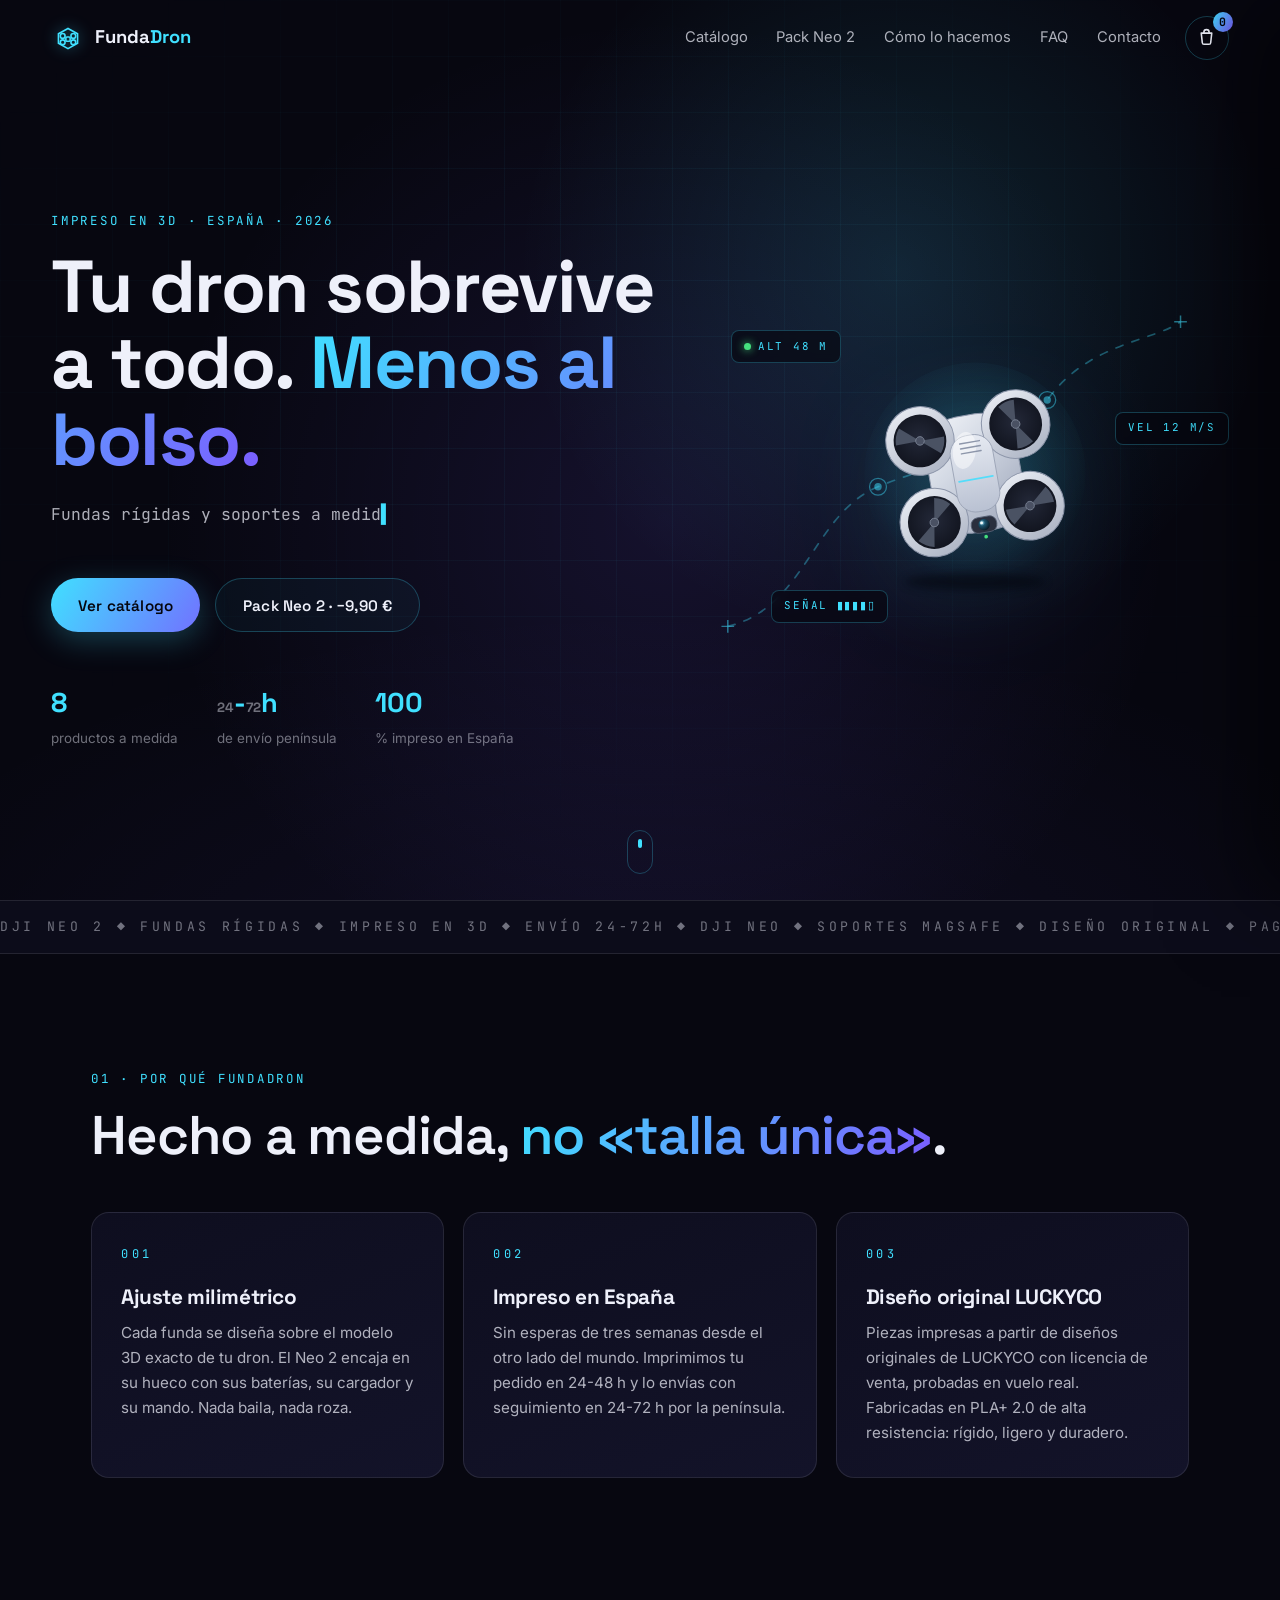
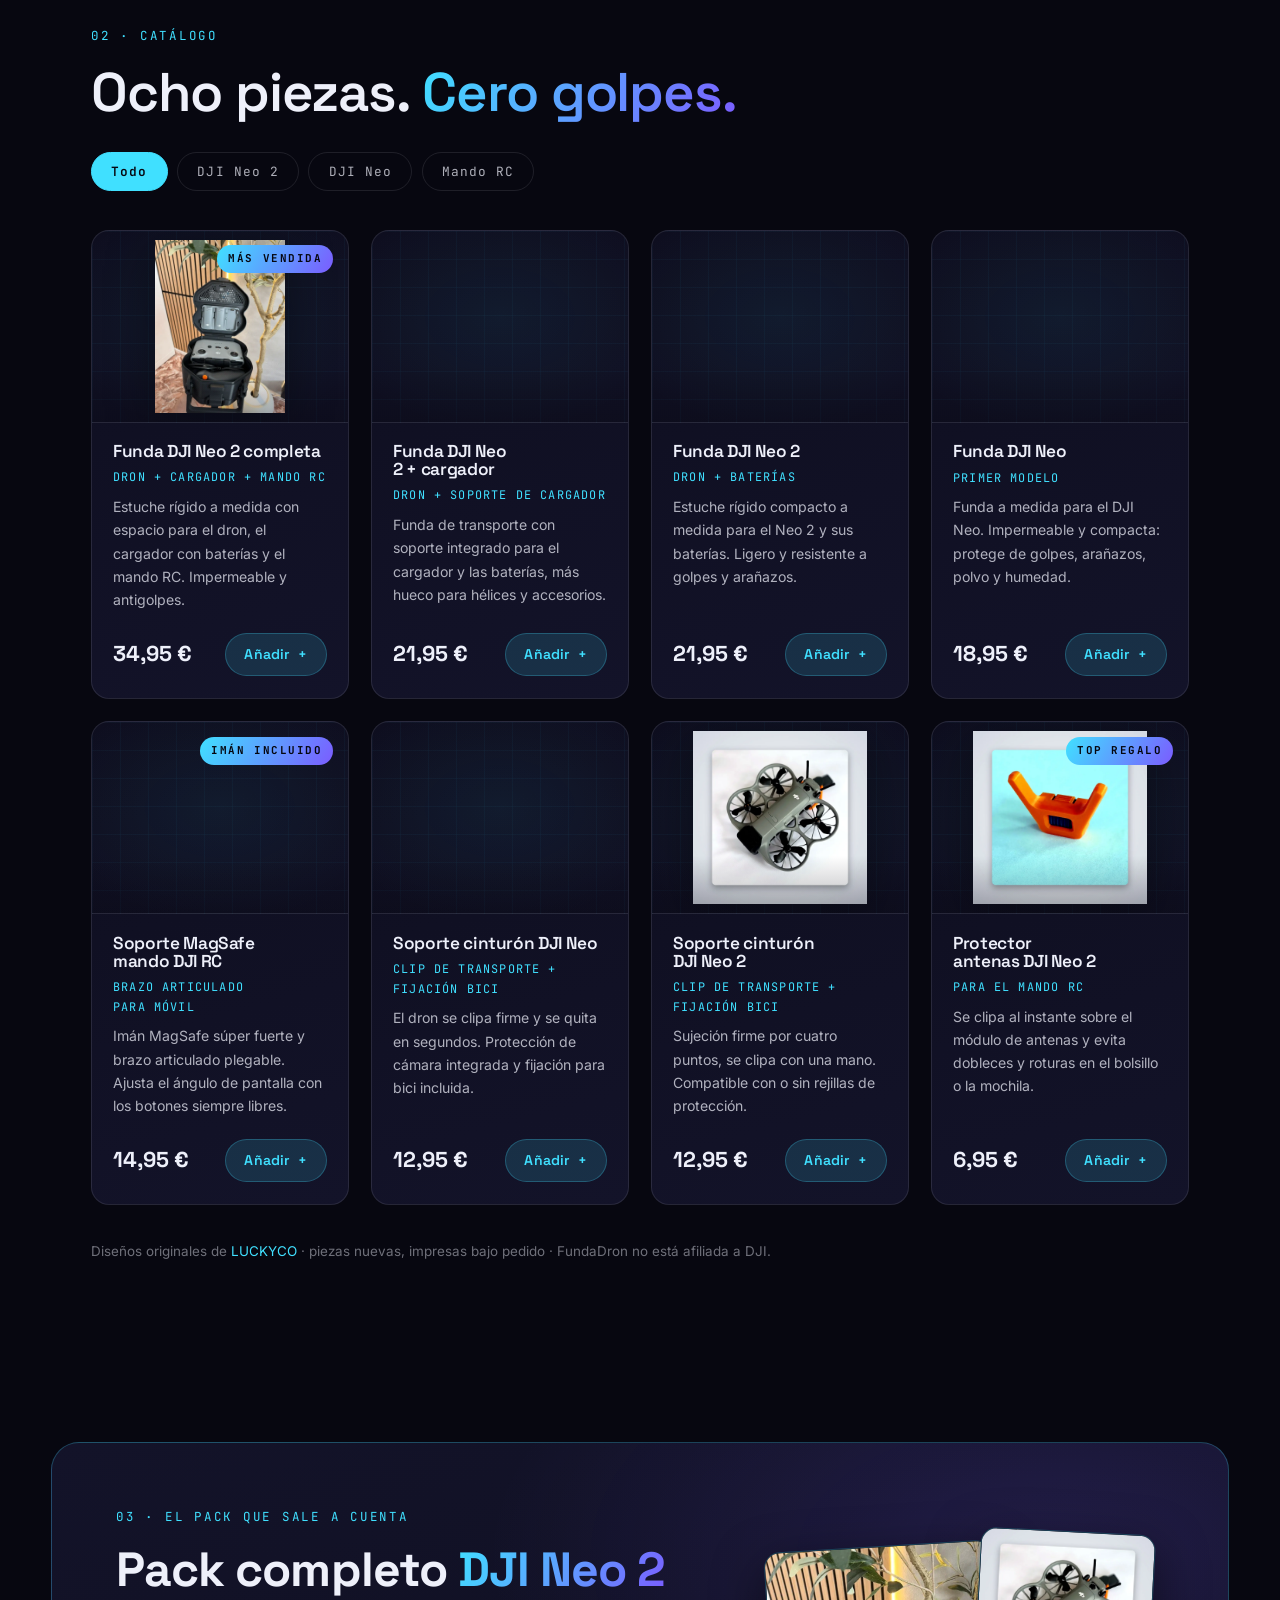
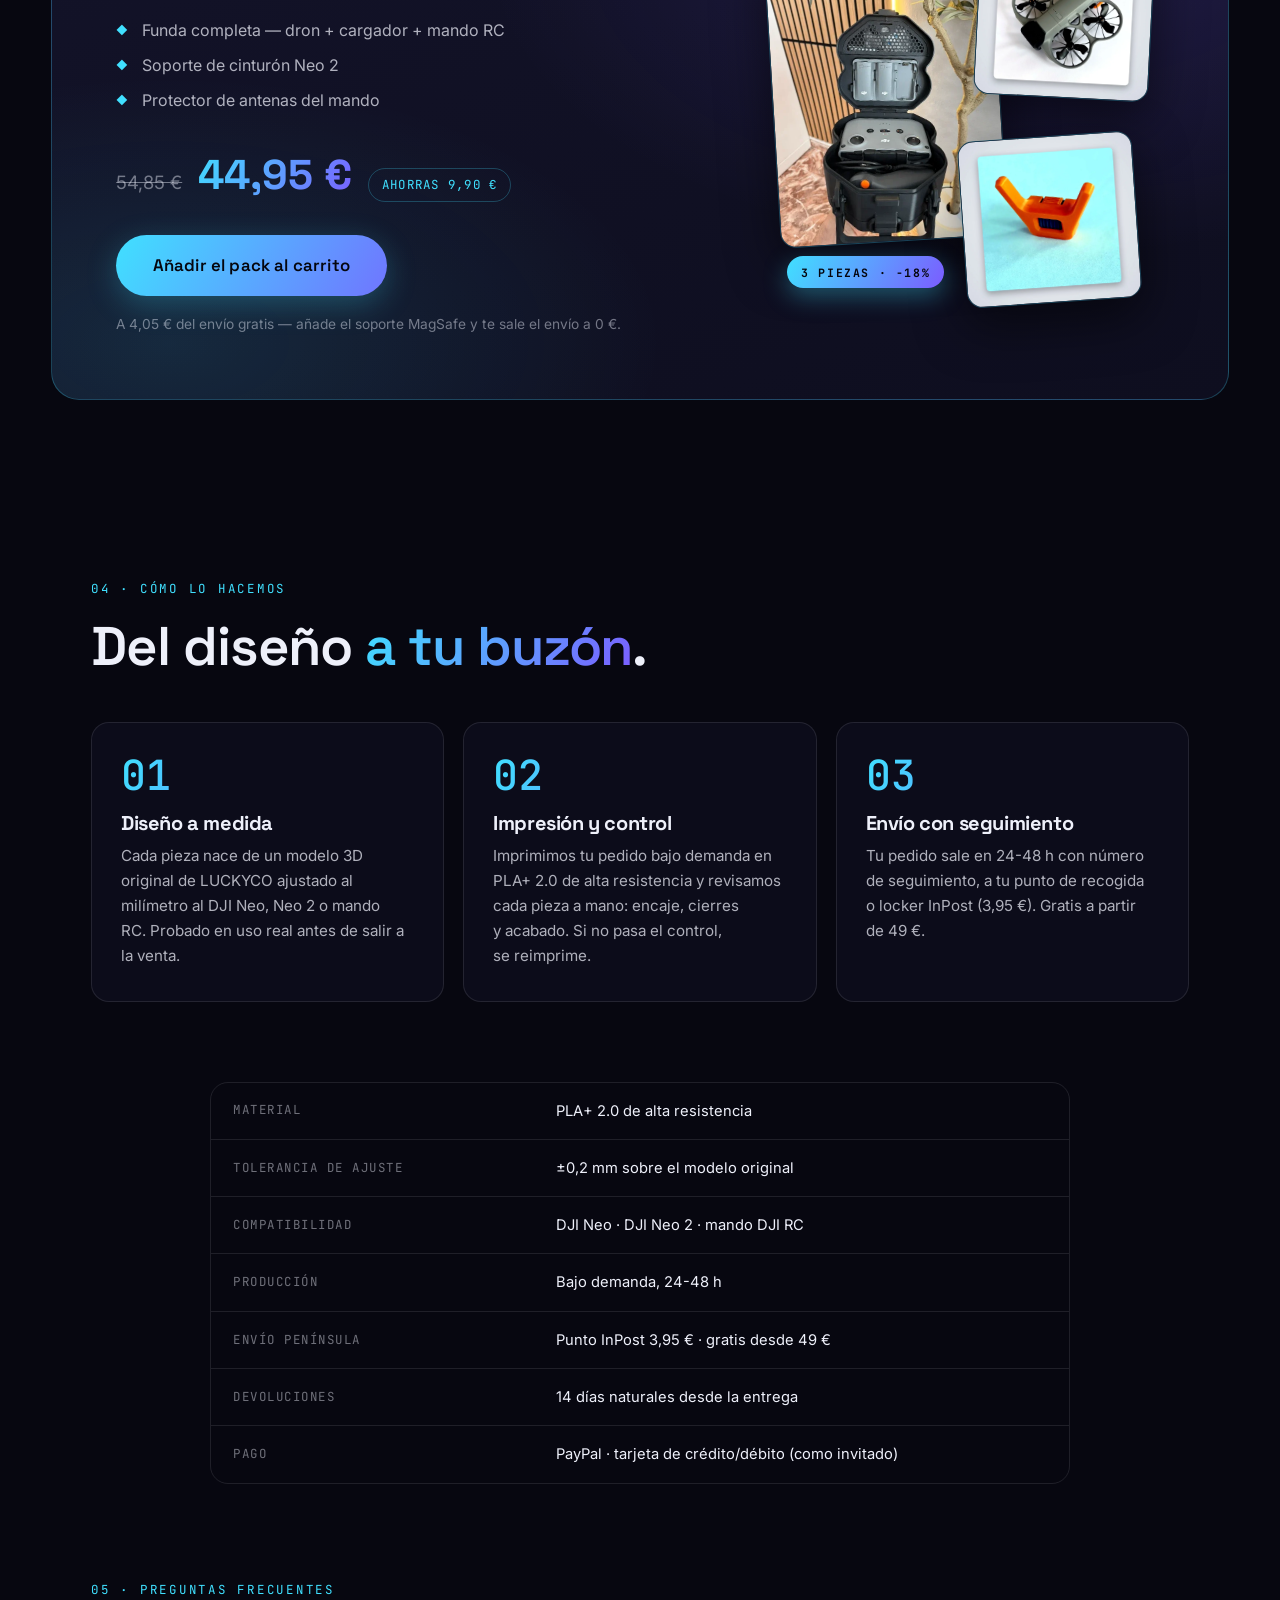
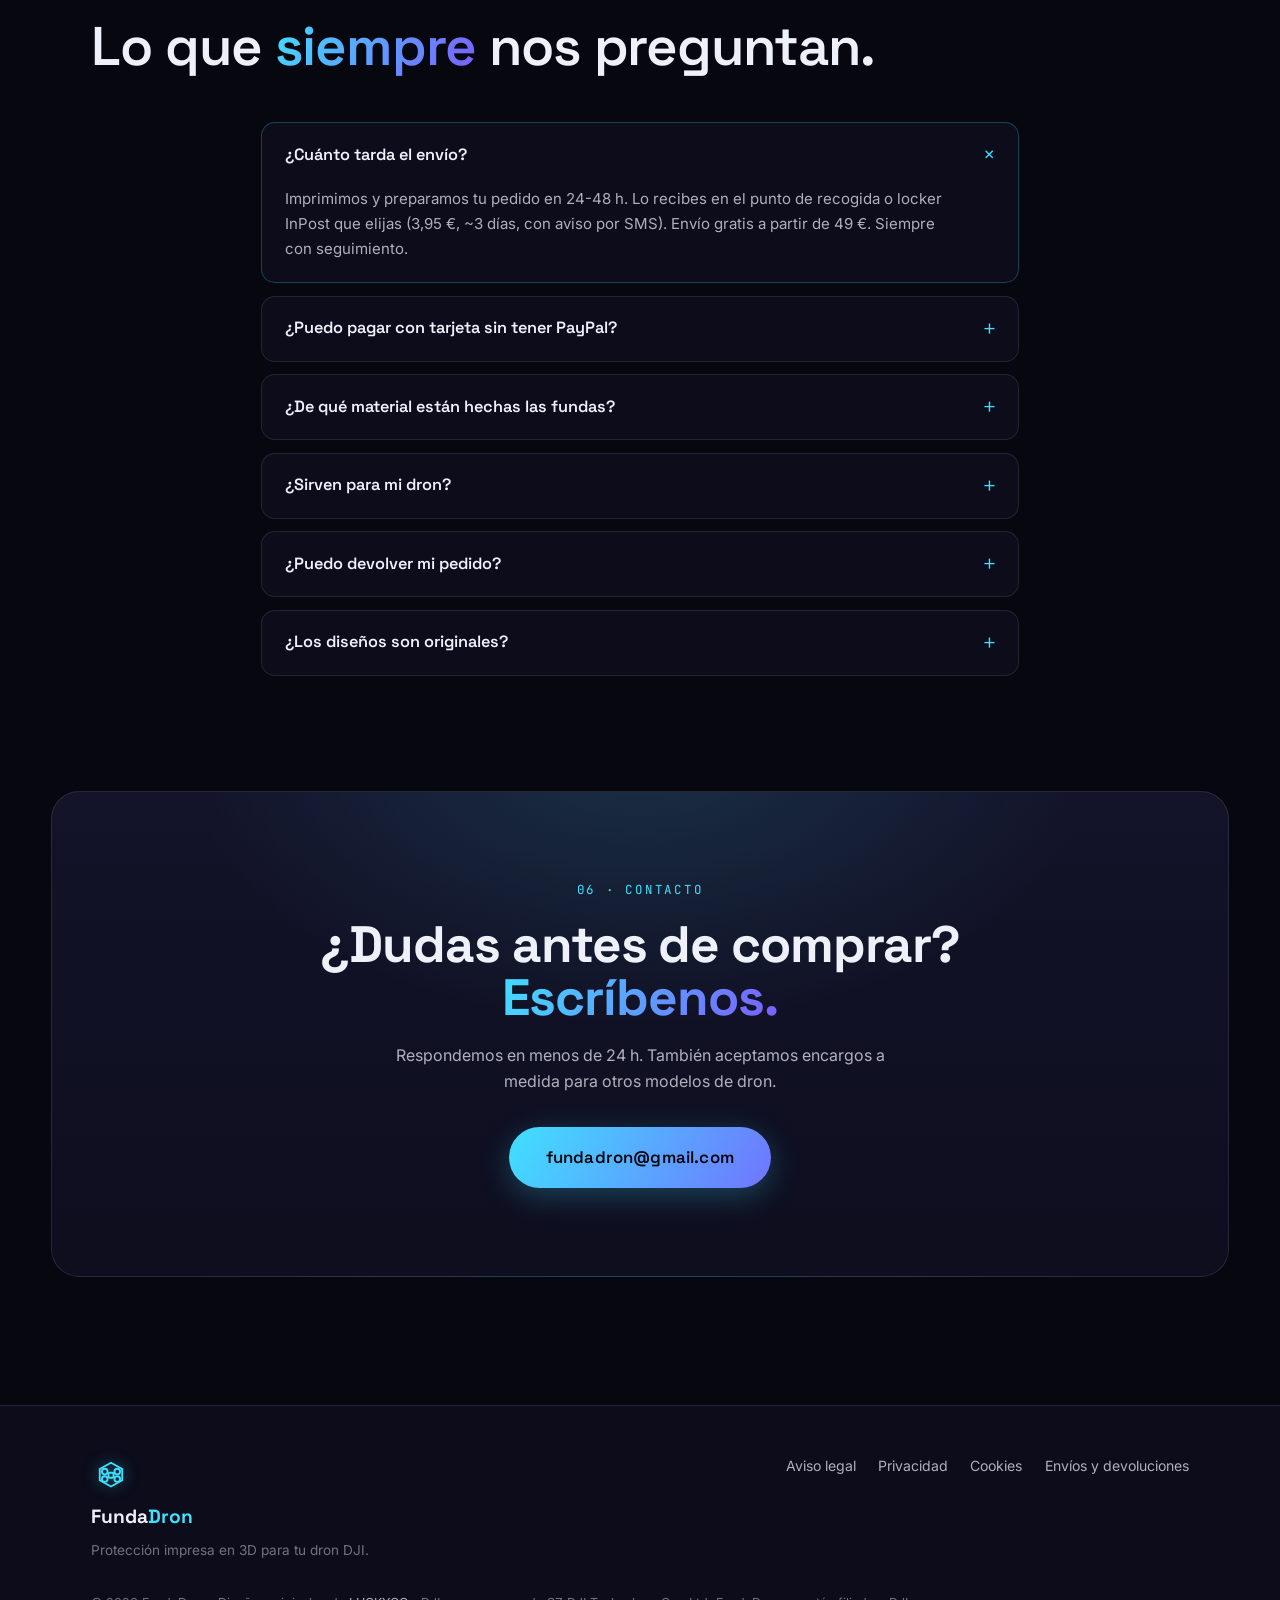
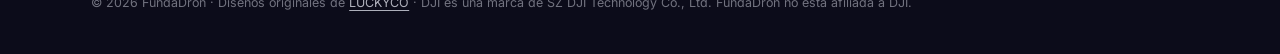
==== commit 99d3f31f: "Envío: solo punto de recogida (quitar domicilio) + aviso legal sin titular/NIF/corchetes" ====
--- a/index.html
+++ b/index.html
@@ -442,7 +442,7 @@
         <li class="process-step reveal">
           <span class="process-num">03</span>
           <h3>Envío con seguimiento</h3>
-          <p>Tu pedido sale en 24-48&nbsp;h con número de seguimiento. Elige entre punto de recogida o locker InPost (3,95&nbsp;€) o entrega a domicilio (4,95&nbsp;€). Gratis a partir de 49&nbsp;€.</p>
+          <p>Tu pedido sale en 24-48&nbsp;h con número de seguimiento, a tu punto de recogida o locker InPost (3,95&nbsp;€). Gratis a partir de 49&nbsp;€.</p>
         </li>
       </ol>
     </section>
@@ -454,7 +454,7 @@
         <div class="specs-row" role="row"><span role="cell">Tolerancia de ajuste</span><span role="cell">±0,2&nbsp;mm sobre el modelo original</span></div>
         <div class="specs-row" role="row"><span role="cell">Compatibilidad</span><span role="cell">DJI Neo · DJI Neo 2 · mando DJI RC</span></div>
         <div class="specs-row" role="row"><span role="cell">Producción</span><span role="cell">Bajo demanda, 24-48&nbsp;h</span></div>
-        <div class="specs-row" role="row"><span role="cell">Envío península</span><span role="cell">Punto InPost 3,95&nbsp;€ · domicilio 4,95&nbsp;€ · gratis desde 49&nbsp;€</span></div>
+        <div class="specs-row" role="row"><span role="cell">Envío península</span><span role="cell">Punto InPost 3,95&nbsp;€ · gratis desde 49&nbsp;€</span></div>
         <div class="specs-row" role="row"><span role="cell">Devoluciones</span><span role="cell">14 días naturales desde la entrega</span></div>
         <div class="specs-row" role="row"><span role="cell">Pago</span><span role="cell">PayPal · tarjeta de crédito/débito (como invitado)</span></div>
       </div>
@@ -469,7 +469,7 @@
       <div class="faq-list" data-faqs>
         <details class="faq-item reveal" open>
           <summary>¿Cuánto tarda el envío?</summary>
-          <p>Imprimimos y preparamos tu pedido en 24-48&nbsp;h. Puedes elegir recogida en un punto o locker InPost (3,95&nbsp;€, ~3 días, con aviso por SMS) o entrega a domicilio (4,95&nbsp;€, 24-72&nbsp;h). Envío gratis a partir de 49&nbsp;€. Siempre con seguimiento.</p>
+          <p>Imprimimos y preparamos tu pedido en 24-48&nbsp;h. Lo recibes en el punto de recogida o locker InPost que elijas (3,95&nbsp;€, ~3 días, con aviso por SMS). Envío gratis a partir de 49&nbsp;€. Siempre con seguimiento.</p>
         </details>
         <details class="faq-item reveal">
           <summary>¿Puedo pagar con tarjeta sin tener PayPal?</summary>
@@ -539,17 +539,11 @@
       <p class="cart-empty">Tu carrito está vacío.<br />Las fundas no se compran solas (de momento).</p>
     </div>
     <footer class="cart-foot" data-cart-foot hidden>
-      <div class="cart-ship" role="radiogroup" aria-label="Método de envío">
-        <label class="cart-ship-opt">
-          <input type="radio" name="shipmethod" value="pickup" checked />
+      <div class="cart-ship" aria-label="Envío">
+        <div class="cart-ship-opt cart-ship-only">
           <span>Punto de recogida / locker InPost</span>
           <strong>3,95&nbsp;€</strong>
-        </label>
-        <label class="cart-ship-opt">
-          <input type="radio" name="shipmethod" value="home" />
-          <span>Envío a domicilio</span>
-          <strong>4,95&nbsp;€</strong>
-        </label>
+        </div>
         <div class="cart-pickup" data-pickup-zone>
           <button type="button" class="btn btn-ghost btn-map" data-pickup-map>
             <svg viewBox="0 0 24 24" fill="none" stroke="currentColor" stroke-width="1.8" stroke-linecap="round" stroke-linejoin="round" aria-hidden="true" width="17" height="17"><path d="M12 21s-7-5.1-7-11a7 7 0 0 1 14 0c0 5.9-7 11-7 11Z"/><circle cx="12" cy="10" r="2.6"/></svg>
--- a/styles.css
+++ b/styles.css
@@ -709,7 +709,8 @@
   transition: border-color 0.3s, background 0.3s;
 }
 .cart-ship-opt:hover { border-color: var(--line-2); }
-.cart-ship-opt:has(input:checked) { border-color: var(--accent); background: var(--accent-dim); }
+.cart-ship-opt:has(input:checked), .cart-ship-only { border-color: var(--accent); background: var(--accent-dim); }
+.cart-ship-only { cursor: default; }
 .cart-ship-opt input { accent-color: var(--accent); }
 .cart-ship-opt span { flex: 1; color: var(--ink-soft); }
 .cart-ship-opt strong { font-family: var(--mono); font-size: 0.85rem; }
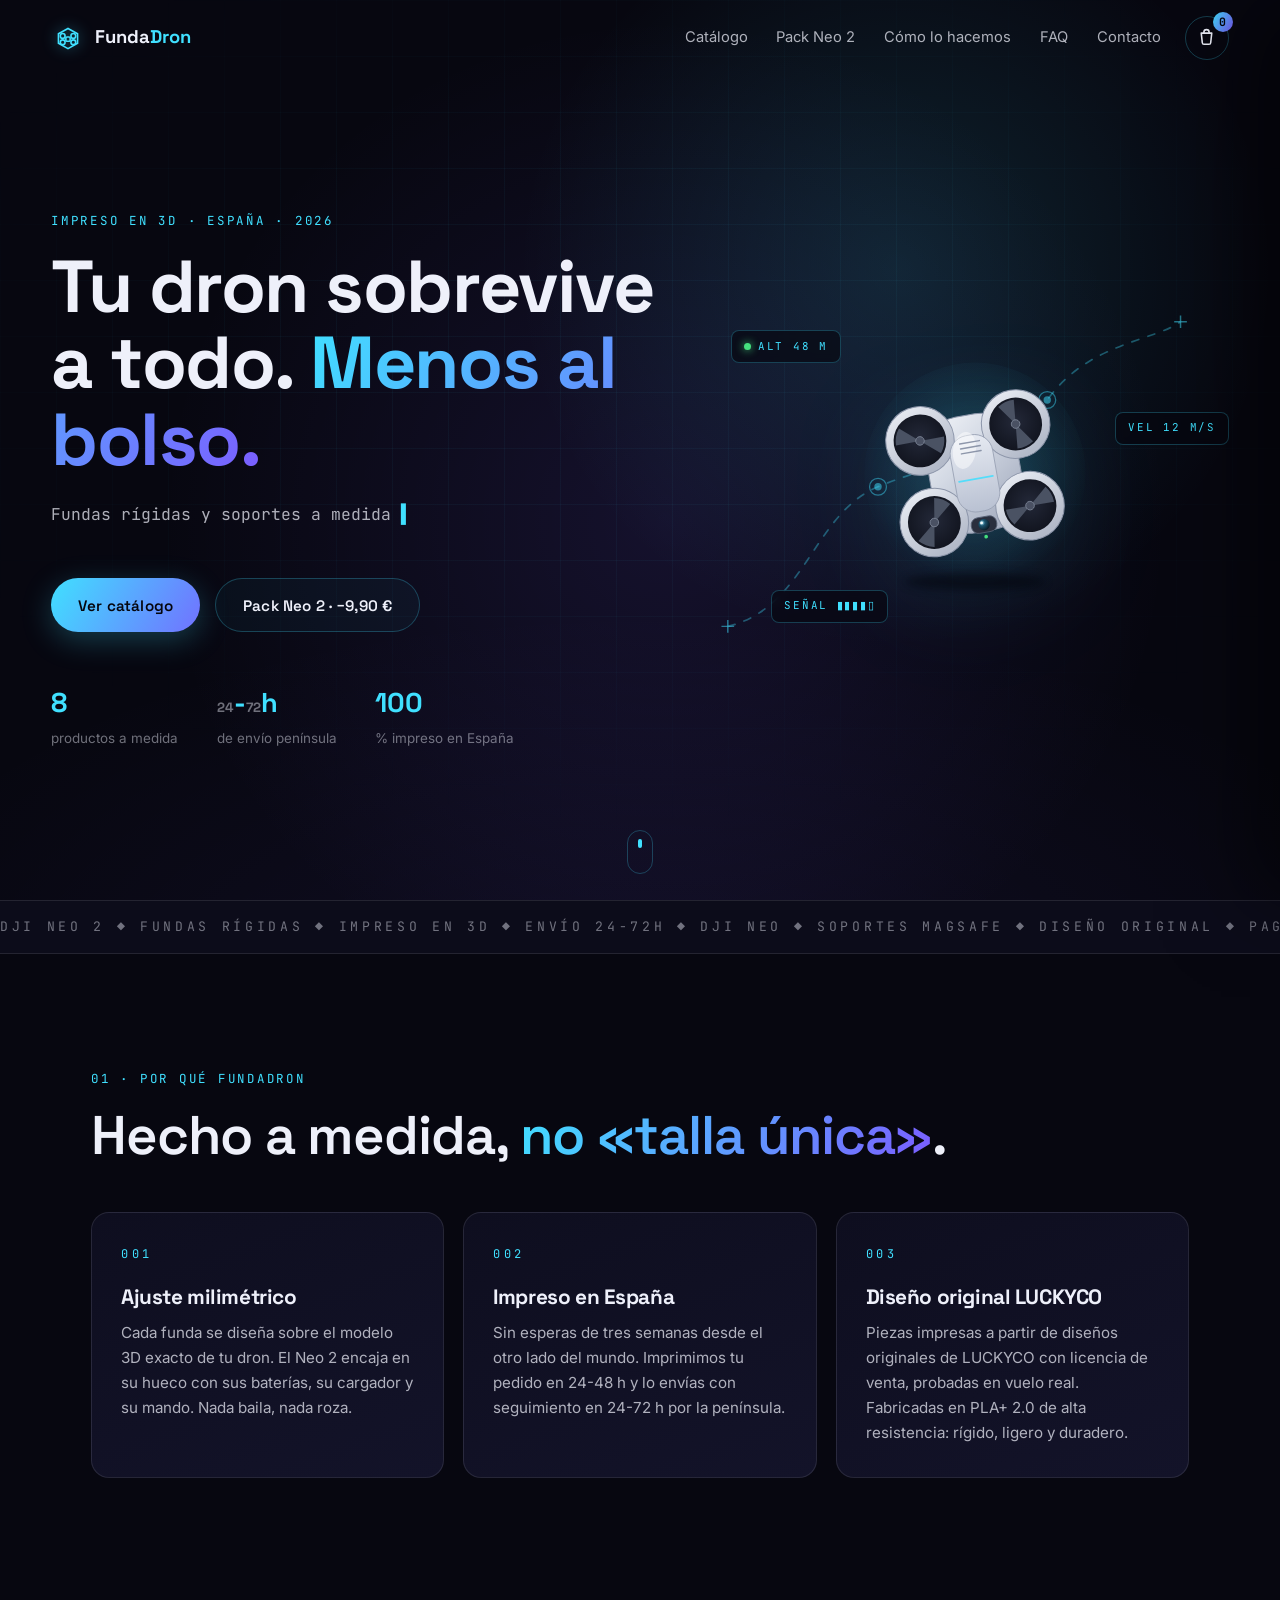
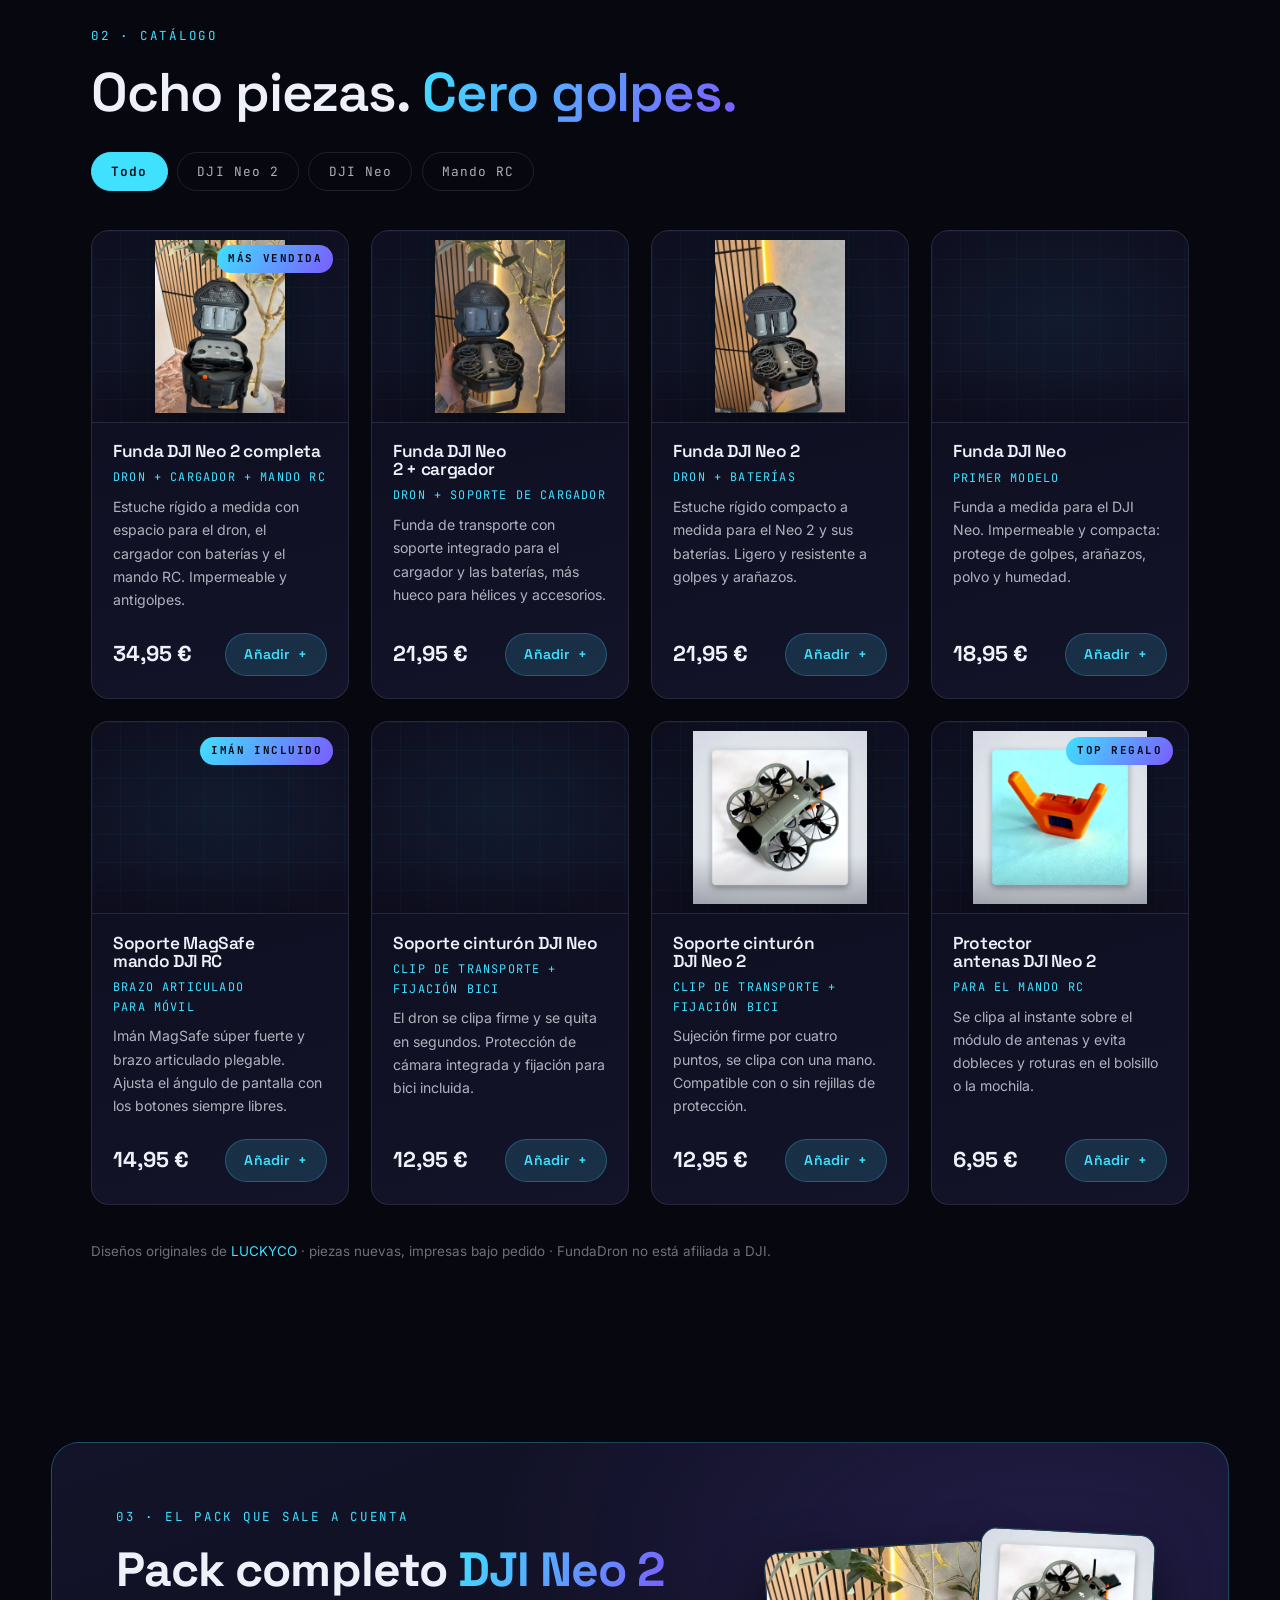
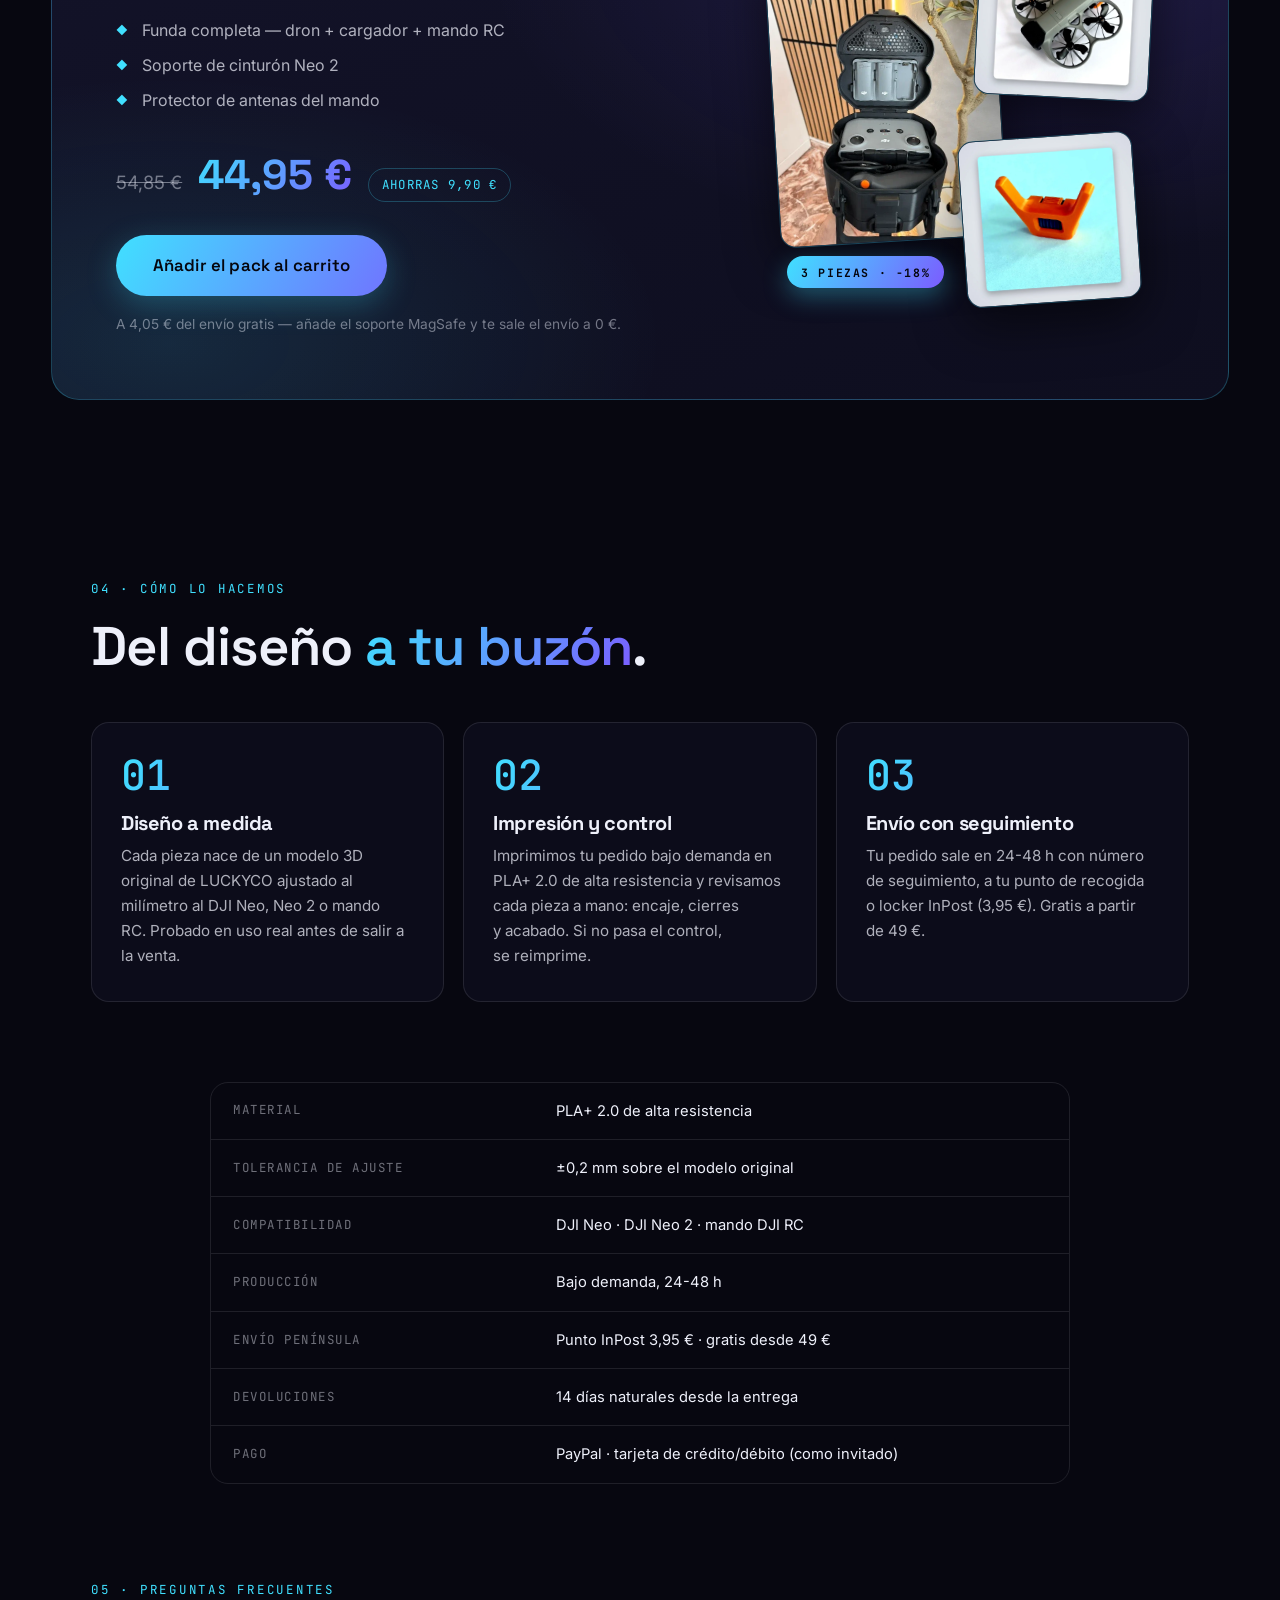
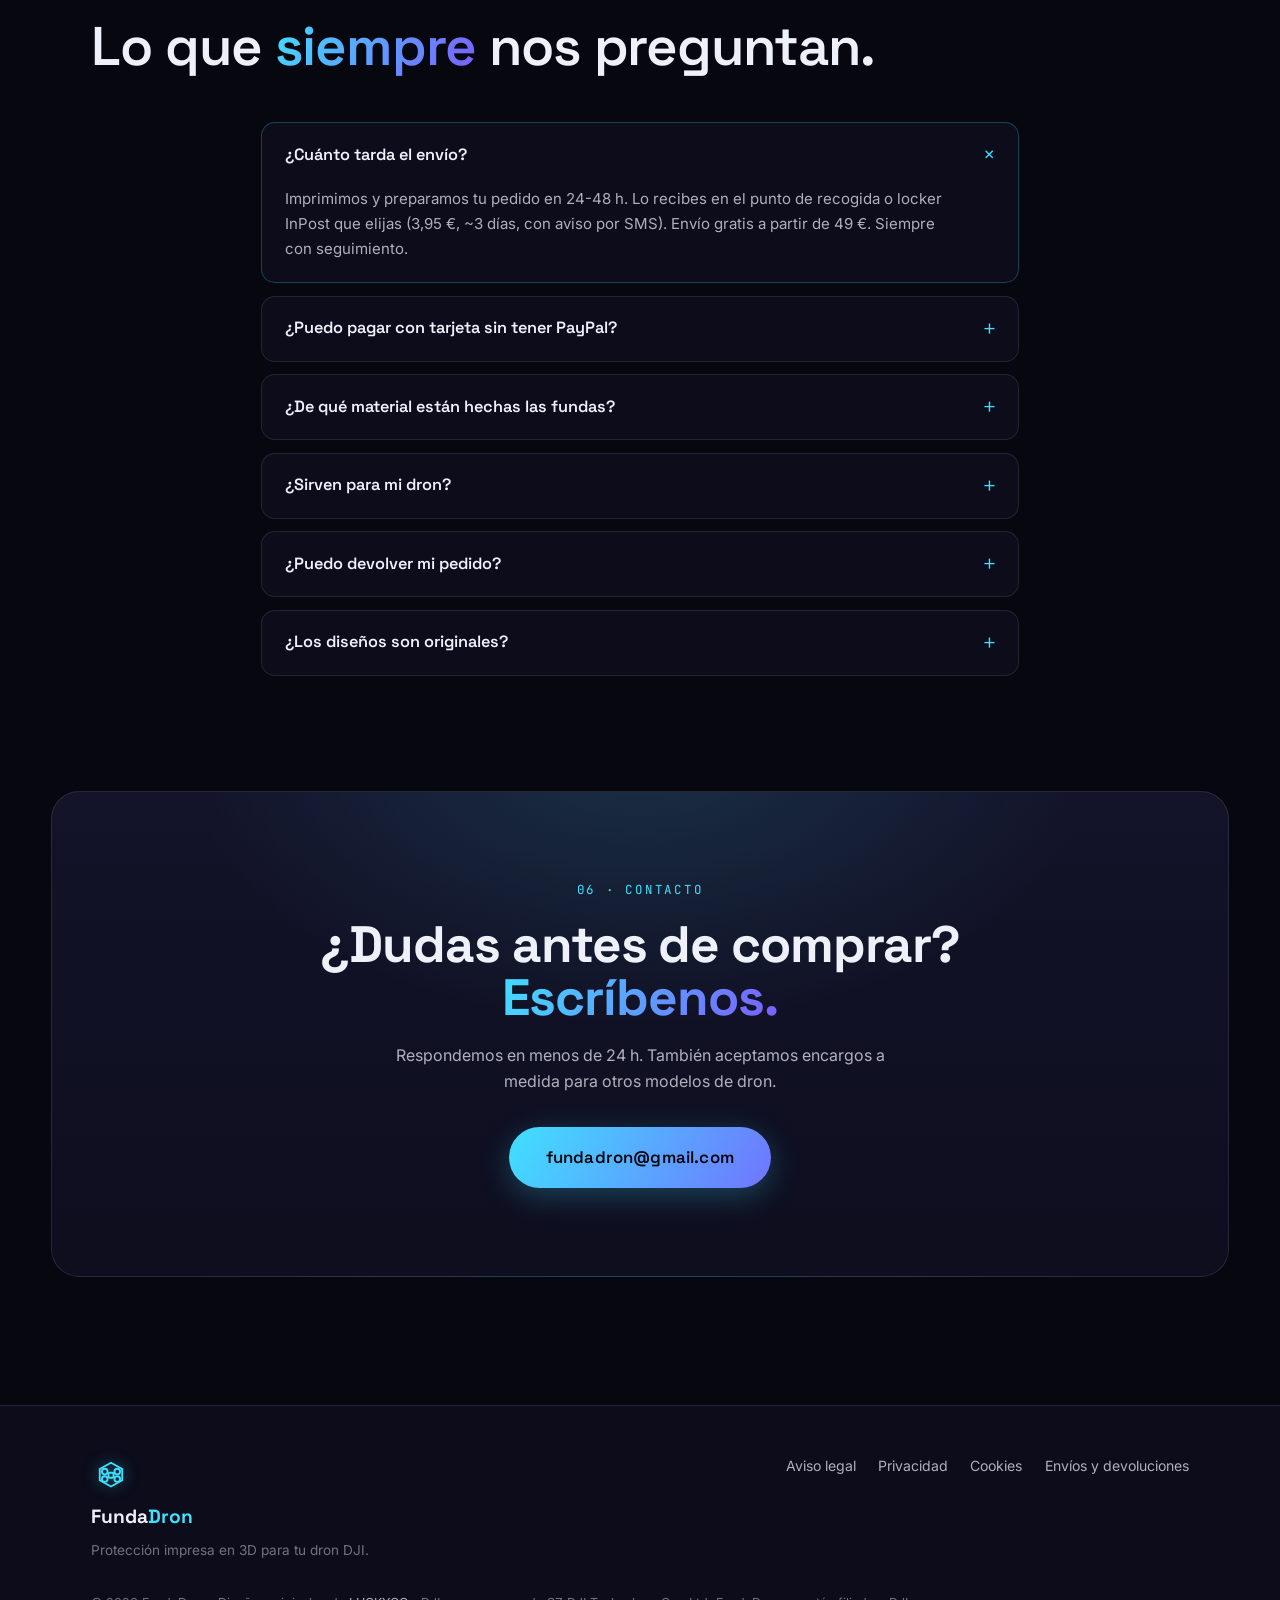
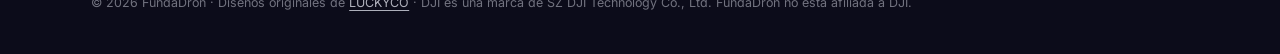
==== commit 2d32ee9a: "SEO: URLs canonical, Open Graph, Schema, sitemap y robots a fundadron.com" ====
--- a/index.html
+++ b/index.html
@@ -6,13 +6,13 @@
   <title>FundaDron · Fundas y accesorios impresos en 3D para drones DJI Neo y Neo 2</title>
   <meta name="description" content="Fundas rígidas, soportes de cinturón y protectores impresos en 3D a medida para DJI Neo, DJI Neo 2 y mando RC. Diseño original, impreso en España, envío 24-72 h." />
   <meta name="keywords" content="funda dji neo 2, funda dji neo, accesorios dji neo 2, soporte mando dji rc, protector antenas dji, accesorios drones impresos 3d" />
-  <link rel="canonical" href="https://www.fundadron.es/" />
+  <link rel="canonical" href="https://www.fundadron.com/" />
   <meta property="og:type" content="website" />
   <meta property="og:title" content="FundaDron · Protección impresa en 3D para tu dron DJI" />
   <meta property="og:description" content="Fundas y accesorios a medida para DJI Neo y Neo 2. Impreso en España, envío 24-72 h, pago seguro con PayPal o tarjeta." />
-  <meta property="og:url" content="https://www.fundadron.es/" />
+  <meta property="og:url" content="https://www.fundadron.com/" />
   <meta property="og:locale" content="es_ES" />
-  <meta property="og:image" content="https://www.fundadron.es/assets/img/funda-neo2-completa.webp" />
+  <meta property="og:image" content="https://www.fundadron.com/assets/img/funda-neo2-completa.webp" />
   <meta name="theme-color" content="#070710" />
   <link rel="icon" type="image/svg+xml" href="assets/favicon.svg" />
 
@@ -27,14 +27,14 @@
     "@context": "https://schema.org",
     "@type": "ItemList",
     "itemListElement": [
-      { "@type": "Product", "position": 1, "name": "Funda DJI Neo 2 completa (dron + cargador + mando RC)", "description": "Estuche rígido impreso en 3D en PLA+ 2.0 a medida para el dron DJI Neo 2, el cargador y el mando RC.", "image": "https://www.fundadron.es/assets/img/funda-neo2-completa.webp", "brand": { "@type": "Brand", "name": "FundaDron" }, "offers": { "@type": "Offer", "price": "34.95", "priceCurrency": "EUR", "availability": "https://schema.org/InStock", "itemCondition": "https://schema.org/NewCondition" } },
-      { "@type": "Product", "position": 2, "name": "Funda DJI Neo 2 con soporte cargador", "description": "Funda de transporte impresa en 3D en PLA+ 2.0 para DJI Neo 2 con soporte para el cargador y las baterías.", "image": "https://www.fundadron.es/assets/img/funda-neo2-cargador.webp", "brand": { "@type": "Brand", "name": "FundaDron" }, "offers": { "@type": "Offer", "price": "21.95", "priceCurrency": "EUR", "availability": "https://schema.org/InStock", "itemCondition": "https://schema.org/NewCondition" } },
-      { "@type": "Product", "position": 3, "name": "Funda DJI Neo 2 (dron + baterías)", "description": "Estuche rígido compacto impreso en 3D en PLA+ 2.0 para el DJI Neo 2 y sus baterías.", "image": "https://www.fundadron.es/assets/img/funda-neo2-baterias.webp", "brand": { "@type": "Brand", "name": "FundaDron" }, "offers": { "@type": "Offer", "price": "21.95", "priceCurrency": "EUR", "availability": "https://schema.org/InStock", "itemCondition": "https://schema.org/NewCondition" } },
-      { "@type": "Product", "position": 4, "name": "Funda DJI Neo", "description": "Funda de transporte impermeable impresa en 3D en PLA+ 2.0 a medida para el dron DJI Neo.", "image": "https://www.fundadron.es/assets/img/funda-neo.webp", "brand": { "@type": "Brand", "name": "FundaDron" }, "offers": { "@type": "Offer", "price": "18.95", "priceCurrency": "EUR", "availability": "https://schema.org/InStock", "itemCondition": "https://schema.org/NewCondition" } },
-      { "@type": "Product", "position": 5, "name": "Soporte MagSafe para mando DJI RC", "description": "Soporte articulado con imán MagSafe para colocar el móvil en el mando DJI RC.", "image": "https://www.fundadron.es/assets/img/soporte-magsafe.webp", "brand": { "@type": "Brand", "name": "FundaDron" }, "offers": { "@type": "Offer", "price": "14.95", "priceCurrency": "EUR", "availability": "https://schema.org/InStock", "itemCondition": "https://schema.org/NewCondition" } },
-      { "@type": "Product", "position": 6, "name": "Soporte cinturón DJI Neo", "description": "Clip de transporte impreso en 3D para llevar el DJI Neo en el cinturón, con fijación para bici.", "image": "https://www.fundadron.es/assets/img/cinturon-neo.webp", "brand": { "@type": "Brand", "name": "FundaDron" }, "offers": { "@type": "Offer", "price": "12.95", "priceCurrency": "EUR", "availability": "https://schema.org/InStock", "itemCondition": "https://schema.org/NewCondition" } },
-      { "@type": "Product", "position": 7, "name": "Soporte cinturón DJI Neo 2", "description": "Clip de transporte impreso en 3D para el DJI Neo 2 con protección de cámara y fijación para bici.", "image": "https://www.fundadron.es/assets/img/cinturon-neo2.webp", "brand": { "@type": "Brand", "name": "FundaDron" }, "offers": { "@type": "Offer", "price": "12.95", "priceCurrency": "EUR", "availability": "https://schema.org/InStock", "itemCondition": "https://schema.org/NewCondition" } },
-      { "@type": "Product", "position": 8, "name": "Protector de antenas mando DJI Neo 2", "description": "Protector rígido impreso en 3D que se clipa sobre las antenas del mando RC del DJI Neo 2.", "image": "https://www.fundadron.es/assets/img/protector-antenas.webp", "brand": { "@type": "Brand", "name": "FundaDron" }, "offers": { "@type": "Offer", "price": "6.95", "priceCurrency": "EUR", "availability": "https://schema.org/InStock", "itemCondition": "https://schema.org/NewCondition" } }
+      { "@type": "Product", "position": 1, "name": "Funda DJI Neo 2 completa (dron + cargador + mando RC)", "description": "Estuche rígido impreso en 3D en PLA+ 2.0 a medida para el dron DJI Neo 2, el cargador y el mando RC.", "image": "https://www.fundadron.com/assets/img/funda-neo2-completa.webp", "brand": { "@type": "Brand", "name": "FundaDron" }, "offers": { "@type": "Offer", "price": "34.95", "priceCurrency": "EUR", "availability": "https://schema.org/InStock", "itemCondition": "https://schema.org/NewCondition" } },
+      { "@type": "Product", "position": 2, "name": "Funda DJI Neo 2 con soporte cargador", "description": "Funda de transporte impresa en 3D en PLA+ 2.0 para DJI Neo 2 con soporte para el cargador y las baterías.", "image": "https://www.fundadron.com/assets/img/funda-neo2-cargador.webp", "brand": { "@type": "Brand", "name": "FundaDron" }, "offers": { "@type": "Offer", "price": "21.95", "priceCurrency": "EUR", "availability": "https://schema.org/InStock", "itemCondition": "https://schema.org/NewCondition" } },
+      { "@type": "Product", "position": 3, "name": "Funda DJI Neo 2 (dron + baterías)", "description": "Estuche rígido compacto impreso en 3D en PLA+ 2.0 para el DJI Neo 2 y sus baterías.", "image": "https://www.fundadron.com/assets/img/funda-neo2-baterias.webp", "brand": { "@type": "Brand", "name": "FundaDron" }, "offers": { "@type": "Offer", "price": "21.95", "priceCurrency": "EUR", "availability": "https://schema.org/InStock", "itemCondition": "https://schema.org/NewCondition" } },
+      { "@type": "Product", "position": 4, "name": "Funda DJI Neo", "description": "Funda de transporte impermeable impresa en 3D en PLA+ 2.0 a medida para el dron DJI Neo.", "image": "https://www.fundadron.com/assets/img/funda-neo.webp", "brand": { "@type": "Brand", "name": "FundaDron" }, "offers": { "@type": "Offer", "price": "18.95", "priceCurrency": "EUR", "availability": "https://schema.org/InStock", "itemCondition": "https://schema.org/NewCondition" } },
+      { "@type": "Product", "position": 5, "name": "Soporte MagSafe para mando DJI RC", "description": "Soporte articulado con imán MagSafe para colocar el móvil en el mando DJI RC.", "image": "https://www.fundadron.com/assets/img/soporte-magsafe.webp", "brand": { "@type": "Brand", "name": "FundaDron" }, "offers": { "@type": "Offer", "price": "14.95", "priceCurrency": "EUR", "availability": "https://schema.org/InStock", "itemCondition": "https://schema.org/NewCondition" } },
+      { "@type": "Product", "position": 6, "name": "Soporte cinturón DJI Neo", "description": "Clip de transporte impreso en 3D para llevar el DJI Neo en el cinturón, con fijación para bici.", "image": "https://www.fundadron.com/assets/img/cinturon-neo.webp", "brand": { "@type": "Brand", "name": "FundaDron" }, "offers": { "@type": "Offer", "price": "12.95", "priceCurrency": "EUR", "availability": "https://schema.org/InStock", "itemCondition": "https://schema.org/NewCondition" } },
+      { "@type": "Product", "position": 7, "name": "Soporte cinturón DJI Neo 2", "description": "Clip de transporte impreso en 3D para el DJI Neo 2 con protección de cámara y fijación para bici.", "image": "https://www.fundadron.com/assets/img/cinturon-neo2.webp", "brand": { "@type": "Brand", "name": "FundaDron" }, "offers": { "@type": "Offer", "price": "12.95", "priceCurrency": "EUR", "availability": "https://schema.org/InStock", "itemCondition": "https://schema.org/NewCondition" } },
+      { "@type": "Product", "position": 8, "name": "Protector de antenas mando DJI Neo 2", "description": "Protector rígido impreso en 3D que se clipa sobre las antenas del mando RC del DJI Neo 2.", "image": "https://www.fundadron.com/assets/img/protector-antenas.webp", "brand": { "@type": "Brand", "name": "FundaDron" }, "offers": { "@type": "Offer", "price": "6.95", "priceCurrency": "EUR", "availability": "https://schema.org/InStock", "itemCondition": "https://schema.org/NewCondition" } }
     ]
   }
   </script>
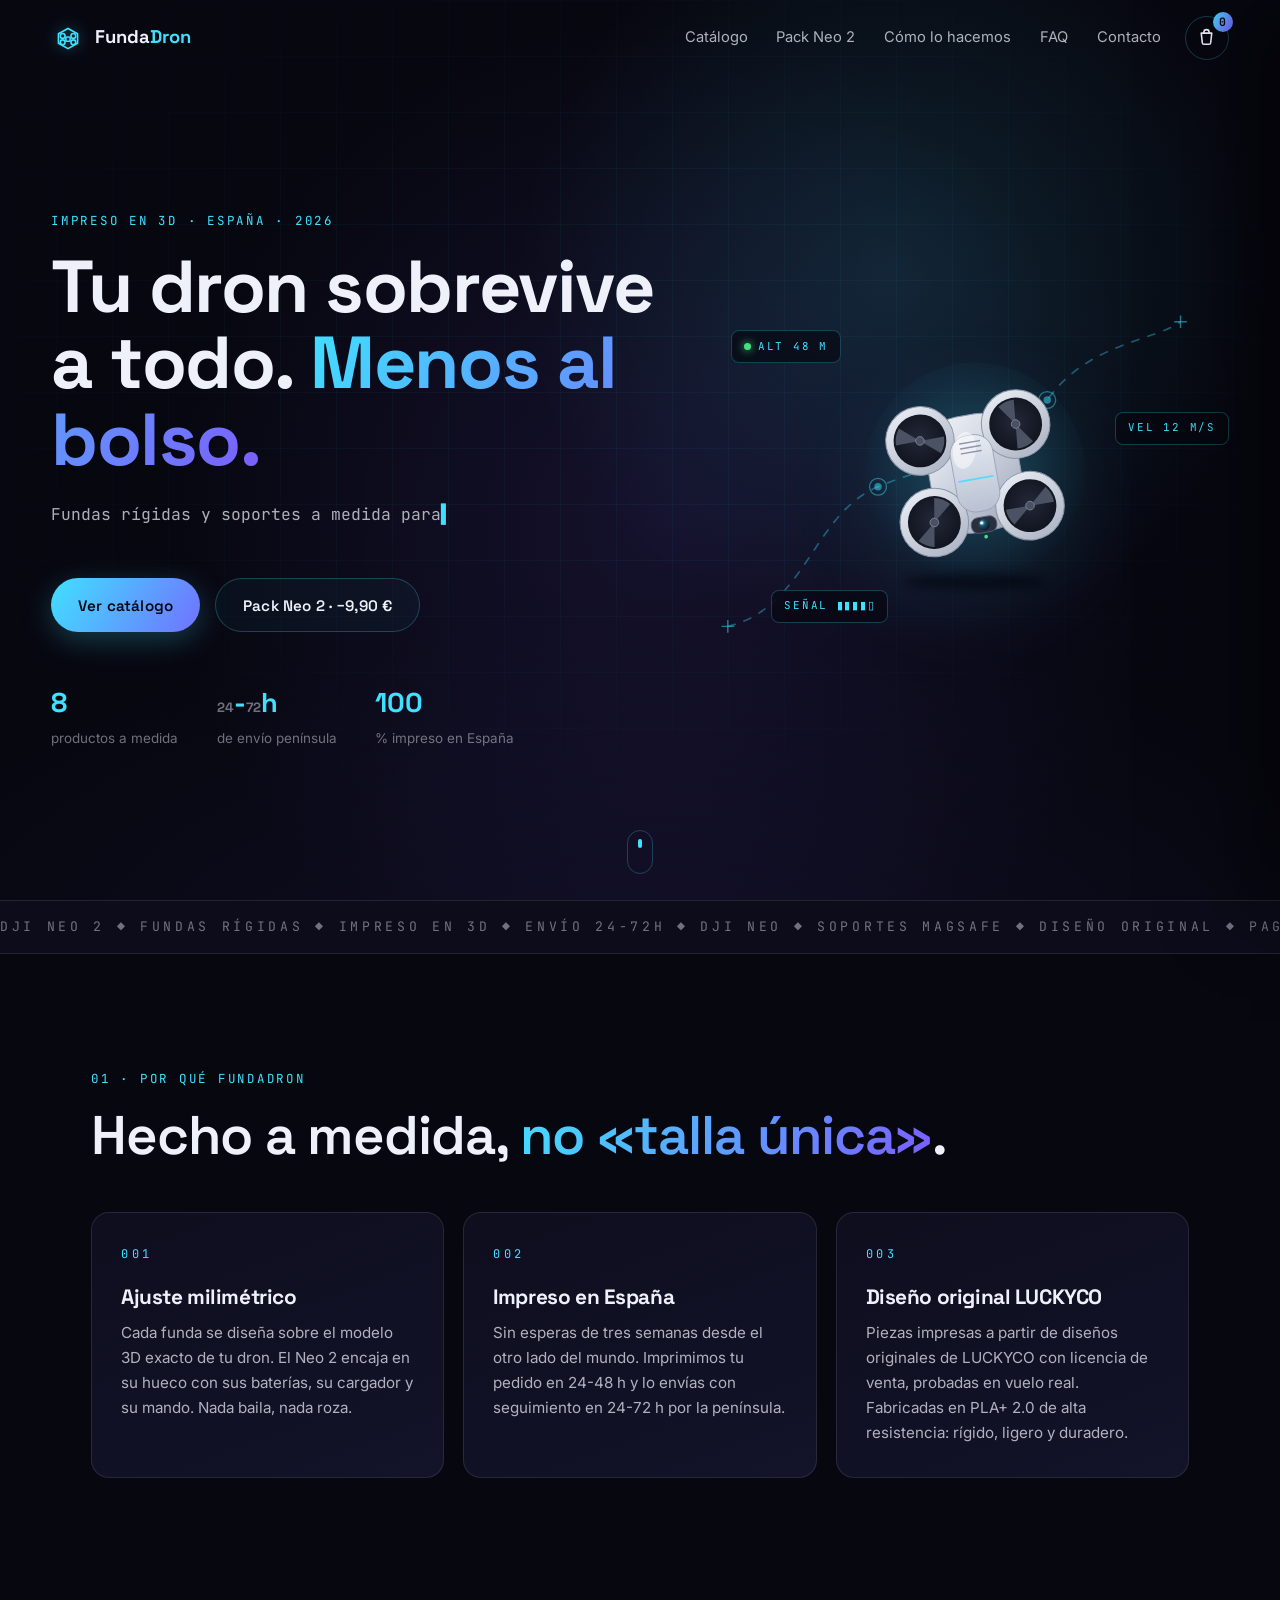
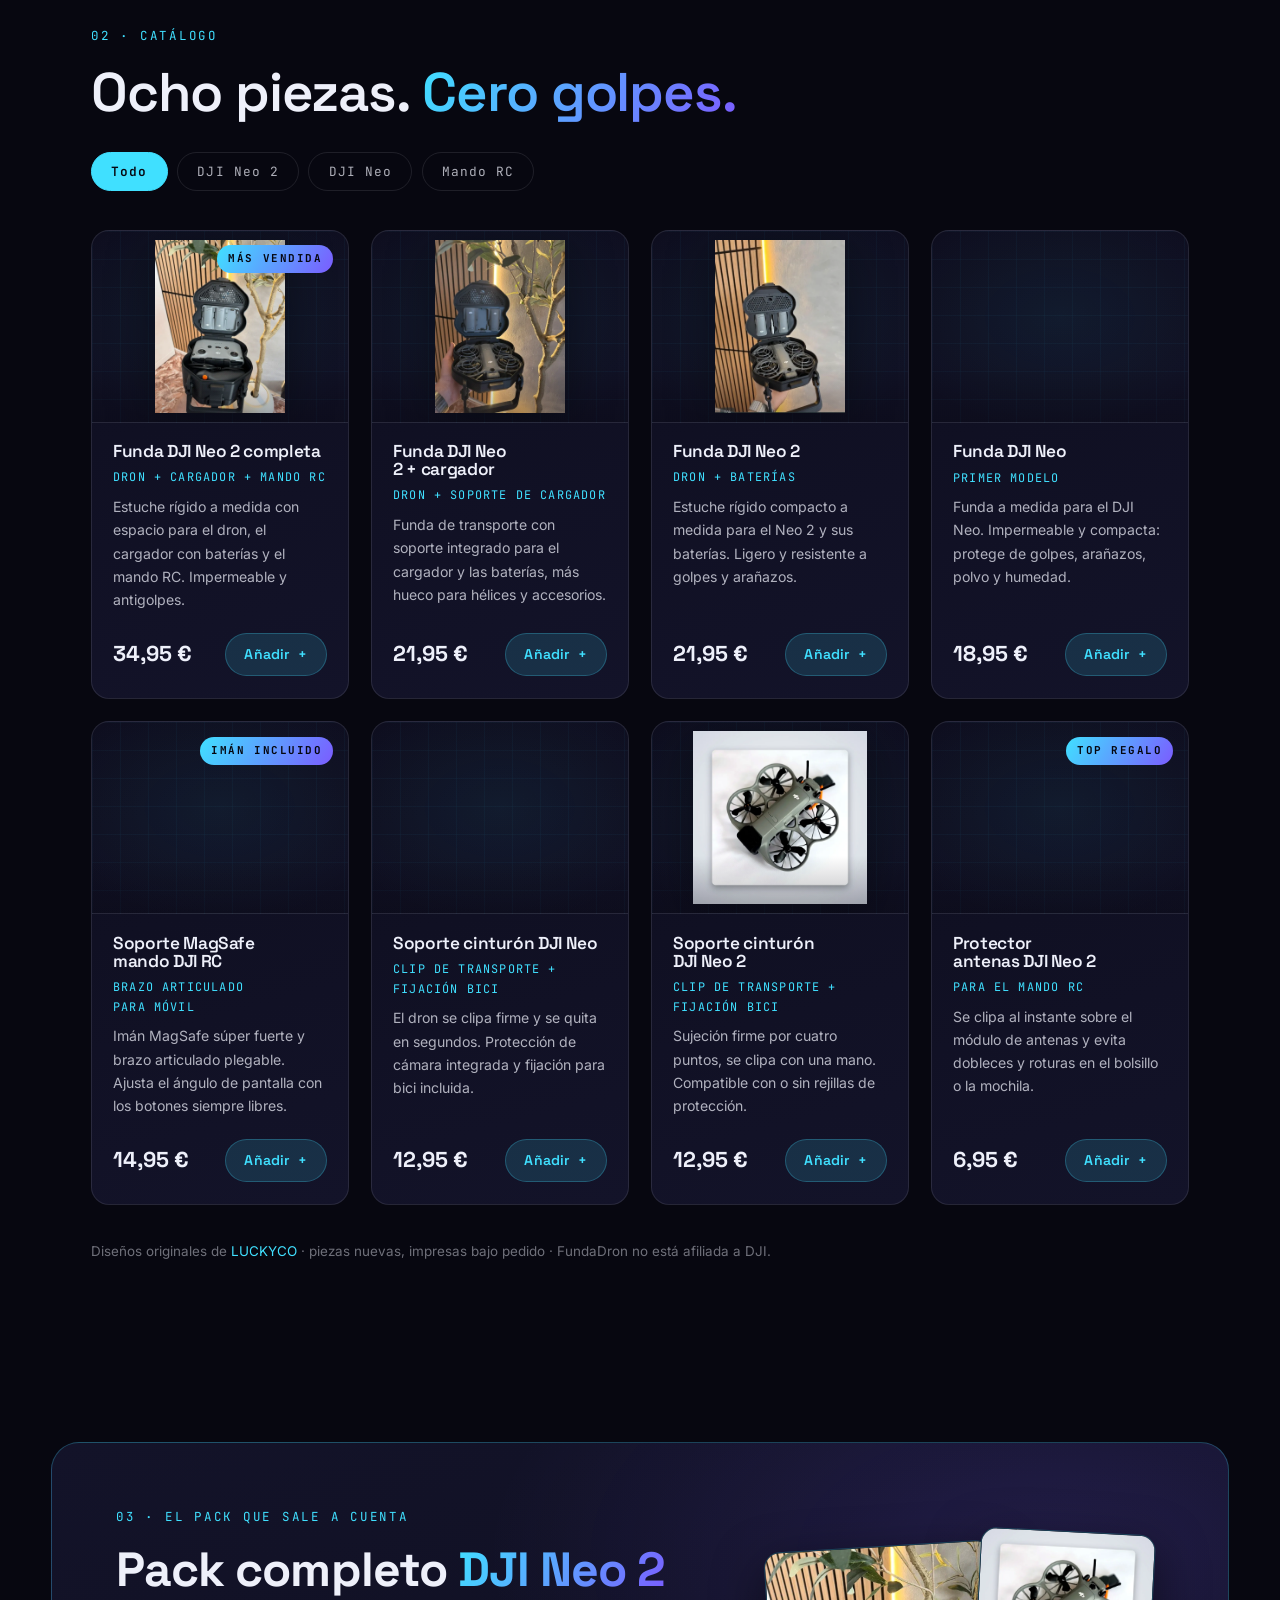
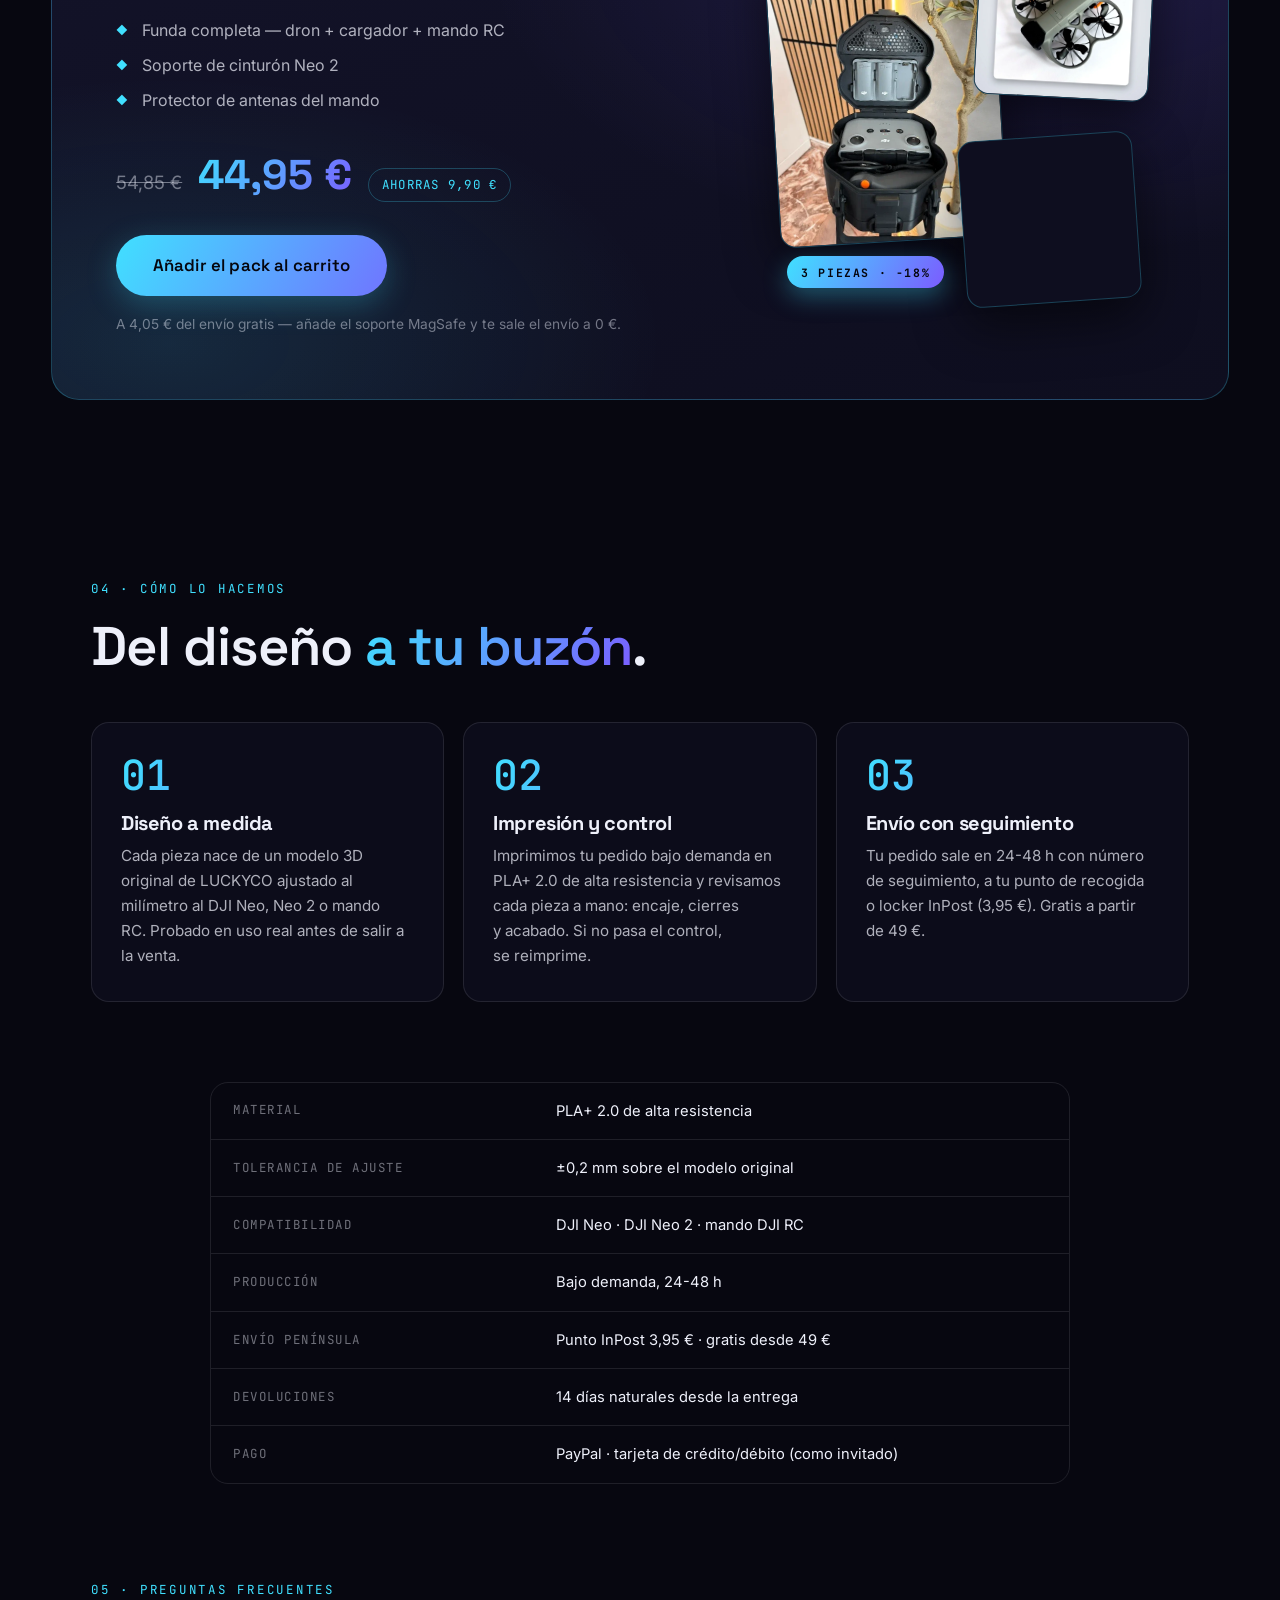
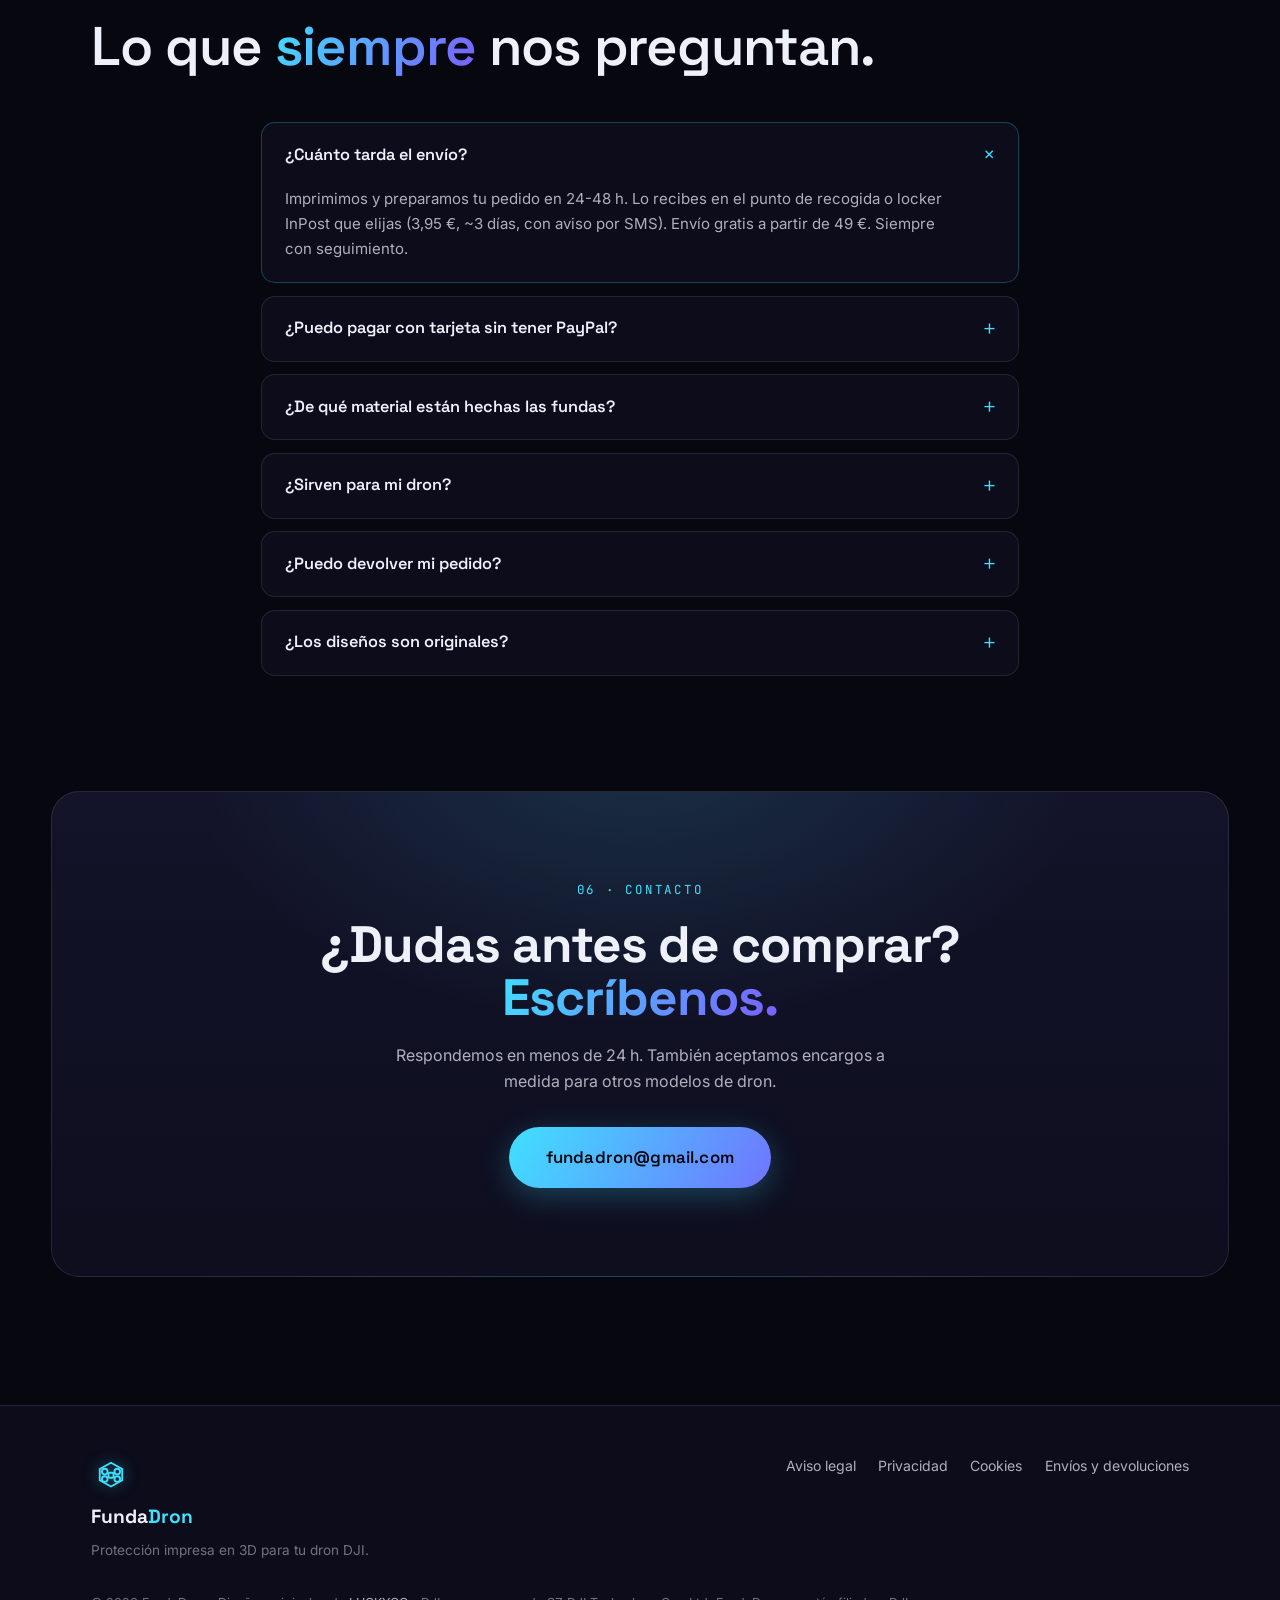
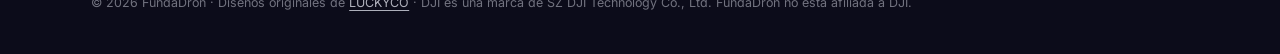
==== commit 5ded381b: "SEO Schema: anadir shippingDetails y hasMerchantReturnPolicy a los productos" ====
--- a/index.html
+++ b/index.html
@@ -27,14 +27,14 @@
     "@context": "https://schema.org",
     "@type": "ItemList",
     "itemListElement": [
-      { "@type": "Product", "position": 1, "name": "Funda DJI Neo 2 completa (dron + cargador + mando RC)", "description": "Estuche rígido impreso en 3D en PLA+ 2.0 a medida para el dron DJI Neo 2, el cargador y el mando RC.", "image": "https://www.fundadron.com/assets/img/funda-neo2-completa.webp", "brand": { "@type": "Brand", "name": "FundaDron" }, "offers": { "@type": "Offer", "price": "34.95", "priceCurrency": "EUR", "availability": "https://schema.org/InStock", "itemCondition": "https://schema.org/NewCondition" } },
-      { "@type": "Product", "position": 2, "name": "Funda DJI Neo 2 con soporte cargador", "description": "Funda de transporte impresa en 3D en PLA+ 2.0 para DJI Neo 2 con soporte para el cargador y las baterías.", "image": "https://www.fundadron.com/assets/img/funda-neo2-cargador.webp", "brand": { "@type": "Brand", "name": "FundaDron" }, "offers": { "@type": "Offer", "price": "21.95", "priceCurrency": "EUR", "availability": "https://schema.org/InStock", "itemCondition": "https://schema.org/NewCondition" } },
-      { "@type": "Product", "position": 3, "name": "Funda DJI Neo 2 (dron + baterías)", "description": "Estuche rígido compacto impreso en 3D en PLA+ 2.0 para el DJI Neo 2 y sus baterías.", "image": "https://www.fundadron.com/assets/img/funda-neo2-baterias.webp", "brand": { "@type": "Brand", "name": "FundaDron" }, "offers": { "@type": "Offer", "price": "21.95", "priceCurrency": "EUR", "availability": "https://schema.org/InStock", "itemCondition": "https://schema.org/NewCondition" } },
-      { "@type": "Product", "position": 4, "name": "Funda DJI Neo", "description": "Funda de transporte impermeable impresa en 3D en PLA+ 2.0 a medida para el dron DJI Neo.", "image": "https://www.fundadron.com/assets/img/funda-neo.webp", "brand": { "@type": "Brand", "name": "FundaDron" }, "offers": { "@type": "Offer", "price": "18.95", "priceCurrency": "EUR", "availability": "https://schema.org/InStock", "itemCondition": "https://schema.org/NewCondition" } },
-      { "@type": "Product", "position": 5, "name": "Soporte MagSafe para mando DJI RC", "description": "Soporte articulado con imán MagSafe para colocar el móvil en el mando DJI RC.", "image": "https://www.fundadron.com/assets/img/soporte-magsafe.webp", "brand": { "@type": "Brand", "name": "FundaDron" }, "offers": { "@type": "Offer", "price": "14.95", "priceCurrency": "EUR", "availability": "https://schema.org/InStock", "itemCondition": "https://schema.org/NewCondition" } },
-      { "@type": "Product", "position": 6, "name": "Soporte cinturón DJI Neo", "description": "Clip de transporte impreso en 3D para llevar el DJI Neo en el cinturón, con fijación para bici.", "image": "https://www.fundadron.com/assets/img/cinturon-neo.webp", "brand": { "@type": "Brand", "name": "FundaDron" }, "offers": { "@type": "Offer", "price": "12.95", "priceCurrency": "EUR", "availability": "https://schema.org/InStock", "itemCondition": "https://schema.org/NewCondition" } },
-      { "@type": "Product", "position": 7, "name": "Soporte cinturón DJI Neo 2", "description": "Clip de transporte impreso en 3D para el DJI Neo 2 con protección de cámara y fijación para bici.", "image": "https://www.fundadron.com/assets/img/cinturon-neo2.webp", "brand": { "@type": "Brand", "name": "FundaDron" }, "offers": { "@type": "Offer", "price": "12.95", "priceCurrency": "EUR", "availability": "https://schema.org/InStock", "itemCondition": "https://schema.org/NewCondition" } },
-      { "@type": "Product", "position": 8, "name": "Protector de antenas mando DJI Neo 2", "description": "Protector rígido impreso en 3D que se clipa sobre las antenas del mando RC del DJI Neo 2.", "image": "https://www.fundadron.com/assets/img/protector-antenas.webp", "brand": { "@type": "Brand", "name": "FundaDron" }, "offers": { "@type": "Offer", "price": "6.95", "priceCurrency": "EUR", "availability": "https://schema.org/InStock", "itemCondition": "https://schema.org/NewCondition" } }
+      { "@type": "Product", "position": 1, "name": "Funda DJI Neo 2 completa (dron + cargador + mando RC)", "description": "Estuche rígido impreso en 3D en PLA+ 2.0 a medida para el dron DJI Neo 2, el cargador y el mando RC.", "image": "https://www.fundadron.com/assets/img/funda-neo2-completa.webp", "brand": { "@type": "Brand", "name": "FundaDron" }, "offers": { "@type": "Offer", "price": "34.95", "priceCurrency": "EUR", "availability": "https://schema.org/InStock", "itemCondition": "https://schema.org/NewCondition", "shippingDetails": { "@type": "OfferShippingDetails", "shippingRate": { "@type": "MonetaryAmount", "value": "3.95", "currency": "EUR" }, "shippingDestination": { "@type": "DefinedRegion", "addressCountry": "ES" }, "deliveryTime": { "@type": "ShippingDeliveryTime", "handlingTime": { "@type": "QuantitativeValue", "minValue": 1, "maxValue": 2, "unitCode": "DAY" }, "transitTime": { "@type": "QuantitativeValue", "minValue": 2, "maxValue": 3, "unitCode": "DAY" } } }, "hasMerchantReturnPolicy": { "@type": "MerchantReturnPolicy", "applicableCountry": "ES", "returnPolicyCategory": "https://schema.org/MerchantReturnFiniteReturnWindow", "merchantReturnDays": 14, "returnMethod": "https://schema.org/ReturnByMail", "returnFees": "https://schema.org/ReturnFeesCustomerResponsibility" } } },
+      { "@type": "Product", "position": 2, "name": "Funda DJI Neo 2 con soporte cargador", "description": "Funda de transporte impresa en 3D en PLA+ 2.0 para DJI Neo 2 con soporte para el cargador y las baterías.", "image": "https://www.fundadron.com/assets/img/funda-neo2-cargador.webp", "brand": { "@type": "Brand", "name": "FundaDron" }, "offers": { "@type": "Offer", "price": "21.95", "priceCurrency": "EUR", "availability": "https://schema.org/InStock", "itemCondition": "https://schema.org/NewCondition", "shippingDetails": { "@type": "OfferShippingDetails", "shippingRate": { "@type": "MonetaryAmount", "value": "3.95", "currency": "EUR" }, "shippingDestination": { "@type": "DefinedRegion", "addressCountry": "ES" }, "deliveryTime": { "@type": "ShippingDeliveryTime", "handlingTime": { "@type": "QuantitativeValue", "minValue": 1, "maxValue": 2, "unitCode": "DAY" }, "transitTime": { "@type": "QuantitativeValue", "minValue": 2, "maxValue": 3, "unitCode": "DAY" } } }, "hasMerchantReturnPolicy": { "@type": "MerchantReturnPolicy", "applicableCountry": "ES", "returnPolicyCategory": "https://schema.org/MerchantReturnFiniteReturnWindow", "merchantReturnDays": 14, "returnMethod": "https://schema.org/ReturnByMail", "returnFees": "https://schema.org/ReturnFeesCustomerResponsibility" } } },
+      { "@type": "Product", "position": 3, "name": "Funda DJI Neo 2 (dron + baterías)", "description": "Estuche rígido compacto impreso en 3D en PLA+ 2.0 para el DJI Neo 2 y sus baterías.", "image": "https://www.fundadron.com/assets/img/funda-neo2-baterias.webp", "brand": { "@type": "Brand", "name": "FundaDron" }, "offers": { "@type": "Offer", "price": "21.95", "priceCurrency": "EUR", "availability": "https://schema.org/InStock", "itemCondition": "https://schema.org/NewCondition", "shippingDetails": { "@type": "OfferShippingDetails", "shippingRate": { "@type": "MonetaryAmount", "value": "3.95", "currency": "EUR" }, "shippingDestination": { "@type": "DefinedRegion", "addressCountry": "ES" }, "deliveryTime": { "@type": "ShippingDeliveryTime", "handlingTime": { "@type": "QuantitativeValue", "minValue": 1, "maxValue": 2, "unitCode": "DAY" }, "transitTime": { "@type": "QuantitativeValue", "minValue": 2, "maxValue": 3, "unitCode": "DAY" } } }, "hasMerchantReturnPolicy": { "@type": "MerchantReturnPolicy", "applicableCountry": "ES", "returnPolicyCategory": "https://schema.org/MerchantReturnFiniteReturnWindow", "merchantReturnDays": 14, "returnMethod": "https://schema.org/ReturnByMail", "returnFees": "https://schema.org/ReturnFeesCustomerResponsibility" } } },
+      { "@type": "Product", "position": 4, "name": "Funda DJI Neo", "description": "Funda de transporte impermeable impresa en 3D en PLA+ 2.0 a medida para el dron DJI Neo.", "image": "https://www.fundadron.com/assets/img/funda-neo.webp", "brand": { "@type": "Brand", "name": "FundaDron" }, "offers": { "@type": "Offer", "price": "18.95", "priceCurrency": "EUR", "availability": "https://schema.org/InStock", "itemCondition": "https://schema.org/NewCondition", "shippingDetails": { "@type": "OfferShippingDetails", "shippingRate": { "@type": "MonetaryAmount", "value": "3.95", "currency": "EUR" }, "shippingDestination": { "@type": "DefinedRegion", "addressCountry": "ES" }, "deliveryTime": { "@type": "ShippingDeliveryTime", "handlingTime": { "@type": "QuantitativeValue", "minValue": 1, "maxValue": 2, "unitCode": "DAY" }, "transitTime": { "@type": "QuantitativeValue", "minValue": 2, "maxValue": 3, "unitCode": "DAY" } } }, "hasMerchantReturnPolicy": { "@type": "MerchantReturnPolicy", "applicableCountry": "ES", "returnPolicyCategory": "https://schema.org/MerchantReturnFiniteReturnWindow", "merchantReturnDays": 14, "returnMethod": "https://schema.org/ReturnByMail", "returnFees": "https://schema.org/ReturnFeesCustomerResponsibility" } } },
+      { "@type": "Product", "position": 5, "name": "Soporte MagSafe para mando DJI RC", "description": "Soporte articulado con imán MagSafe para colocar el móvil en el mando DJI RC.", "image": "https://www.fundadron.com/assets/img/soporte-magsafe.webp", "brand": { "@type": "Brand", "name": "FundaDron" }, "offers": { "@type": "Offer", "price": "14.95", "priceCurrency": "EUR", "availability": "https://schema.org/InStock", "itemCondition": "https://schema.org/NewCondition", "shippingDetails": { "@type": "OfferShippingDetails", "shippingRate": { "@type": "MonetaryAmount", "value": "3.95", "currency": "EUR" }, "shippingDestination": { "@type": "DefinedRegion", "addressCountry": "ES" }, "deliveryTime": { "@type": "ShippingDeliveryTime", "handlingTime": { "@type": "QuantitativeValue", "minValue": 1, "maxValue": 2, "unitCode": "DAY" }, "transitTime": { "@type": "QuantitativeValue", "minValue": 2, "maxValue": 3, "unitCode": "DAY" } } }, "hasMerchantReturnPolicy": { "@type": "MerchantReturnPolicy", "applicableCountry": "ES", "returnPolicyCategory": "https://schema.org/MerchantReturnFiniteReturnWindow", "merchantReturnDays": 14, "returnMethod": "https://schema.org/ReturnByMail", "returnFees": "https://schema.org/ReturnFeesCustomerResponsibility" } } },
+      { "@type": "Product", "position": 6, "name": "Soporte cinturón DJI Neo", "description": "Clip de transporte impreso en 3D para llevar el DJI Neo en el cinturón, con fijación para bici.", "image": "https://www.fundadron.com/assets/img/cinturon-neo.webp", "brand": { "@type": "Brand", "name": "FundaDron" }, "offers": { "@type": "Offer", "price": "12.95", "priceCurrency": "EUR", "availability": "https://schema.org/InStock", "itemCondition": "https://schema.org/NewCondition", "shippingDetails": { "@type": "OfferShippingDetails", "shippingRate": { "@type": "MonetaryAmount", "value": "3.95", "currency": "EUR" }, "shippingDestination": { "@type": "DefinedRegion", "addressCountry": "ES" }, "deliveryTime": { "@type": "ShippingDeliveryTime", "handlingTime": { "@type": "QuantitativeValue", "minValue": 1, "maxValue": 2, "unitCode": "DAY" }, "transitTime": { "@type": "QuantitativeValue", "minValue": 2, "maxValue": 3, "unitCode": "DAY" } } }, "hasMerchantReturnPolicy": { "@type": "MerchantReturnPolicy", "applicableCountry": "ES", "returnPolicyCategory": "https://schema.org/MerchantReturnFiniteReturnWindow", "merchantReturnDays": 14, "returnMethod": "https://schema.org/ReturnByMail", "returnFees": "https://schema.org/ReturnFeesCustomerResponsibility" } } },
+      { "@type": "Product", "position": 7, "name": "Soporte cinturón DJI Neo 2", "description": "Clip de transporte impreso en 3D para el DJI Neo 2 con protección de cámara y fijación para bici.", "image": "https://www.fundadron.com/assets/img/cinturon-neo2.webp", "brand": { "@type": "Brand", "name": "FundaDron" }, "offers": { "@type": "Offer", "price": "12.95", "priceCurrency": "EUR", "availability": "https://schema.org/InStock", "itemCondition": "https://schema.org/NewCondition", "shippingDetails": { "@type": "OfferShippingDetails", "shippingRate": { "@type": "MonetaryAmount", "value": "3.95", "currency": "EUR" }, "shippingDestination": { "@type": "DefinedRegion", "addressCountry": "ES" }, "deliveryTime": { "@type": "ShippingDeliveryTime", "handlingTime": { "@type": "QuantitativeValue", "minValue": 1, "maxValue": 2, "unitCode": "DAY" }, "transitTime": { "@type": "QuantitativeValue", "minValue": 2, "maxValue": 3, "unitCode": "DAY" } } }, "hasMerchantReturnPolicy": { "@type": "MerchantReturnPolicy", "applicableCountry": "ES", "returnPolicyCategory": "https://schema.org/MerchantReturnFiniteReturnWindow", "merchantReturnDays": 14, "returnMethod": "https://schema.org/ReturnByMail", "returnFees": "https://schema.org/ReturnFeesCustomerResponsibility" } } },
+      { "@type": "Product", "position": 8, "name": "Protector de antenas mando DJI Neo 2", "description": "Protector rígido impreso en 3D que se clipa sobre las antenas del mando RC del DJI Neo 2.", "image": "https://www.fundadron.com/assets/img/protector-antenas.webp", "brand": { "@type": "Brand", "name": "FundaDron" }, "offers": { "@type": "Offer", "price": "6.95", "priceCurrency": "EUR", "availability": "https://schema.org/InStock", "itemCondition": "https://schema.org/NewCondition", "shippingDetails": { "@type": "OfferShippingDetails", "shippingRate": { "@type": "MonetaryAmount", "value": "3.95", "currency": "EUR" }, "shippingDestination": { "@type": "DefinedRegion", "addressCountry": "ES" }, "deliveryTime": { "@type": "ShippingDeliveryTime", "handlingTime": { "@type": "QuantitativeValue", "minValue": 1, "maxValue": 2, "unitCode": "DAY" }, "transitTime": { "@type": "QuantitativeValue", "minValue": 2, "maxValue": 3, "unitCode": "DAY" } } }, "hasMerchantReturnPolicy": { "@type": "MerchantReturnPolicy", "applicableCountry": "ES", "returnPolicyCategory": "https://schema.org/MerchantReturnFiniteReturnWindow", "merchantReturnDays": 14, "returnMethod": "https://schema.org/ReturnByMail", "returnFees": "https://schema.org/ReturnFeesCustomerResponsibility" } } }
     ]
   }
   </script>
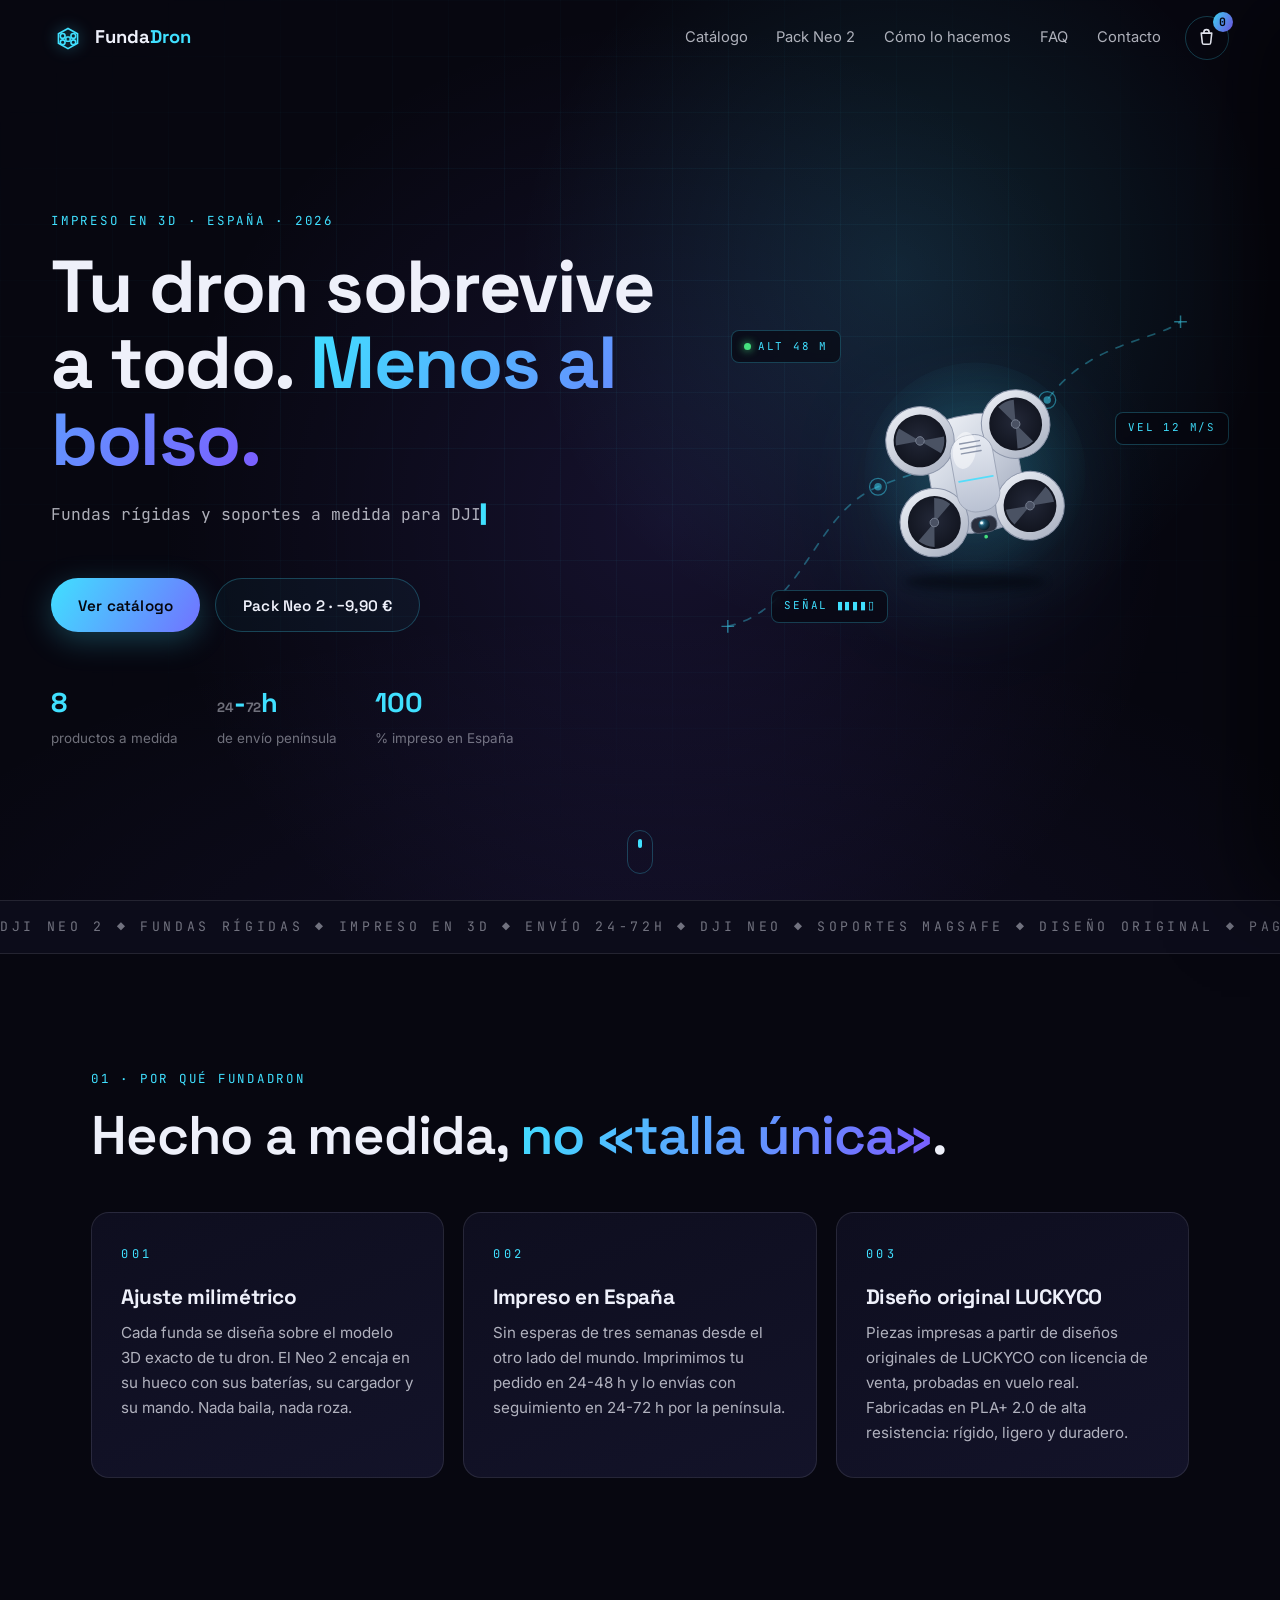
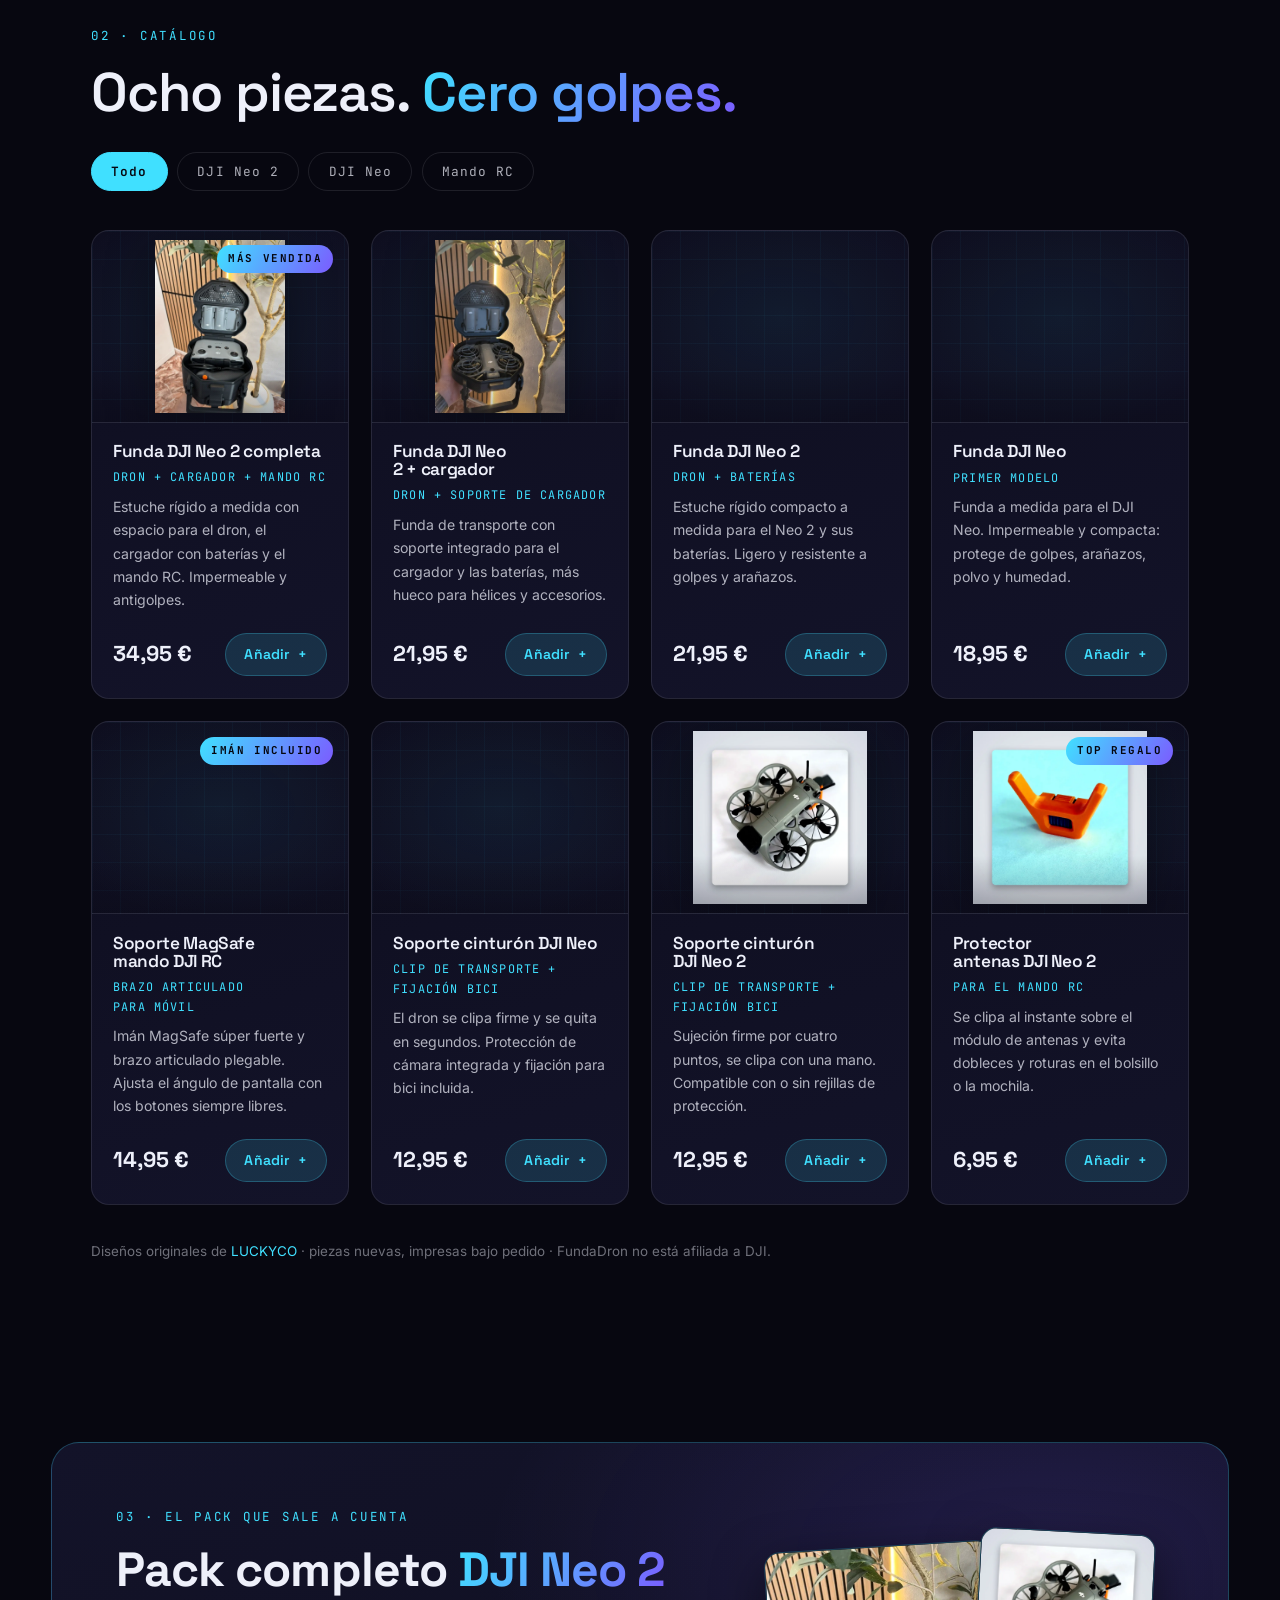
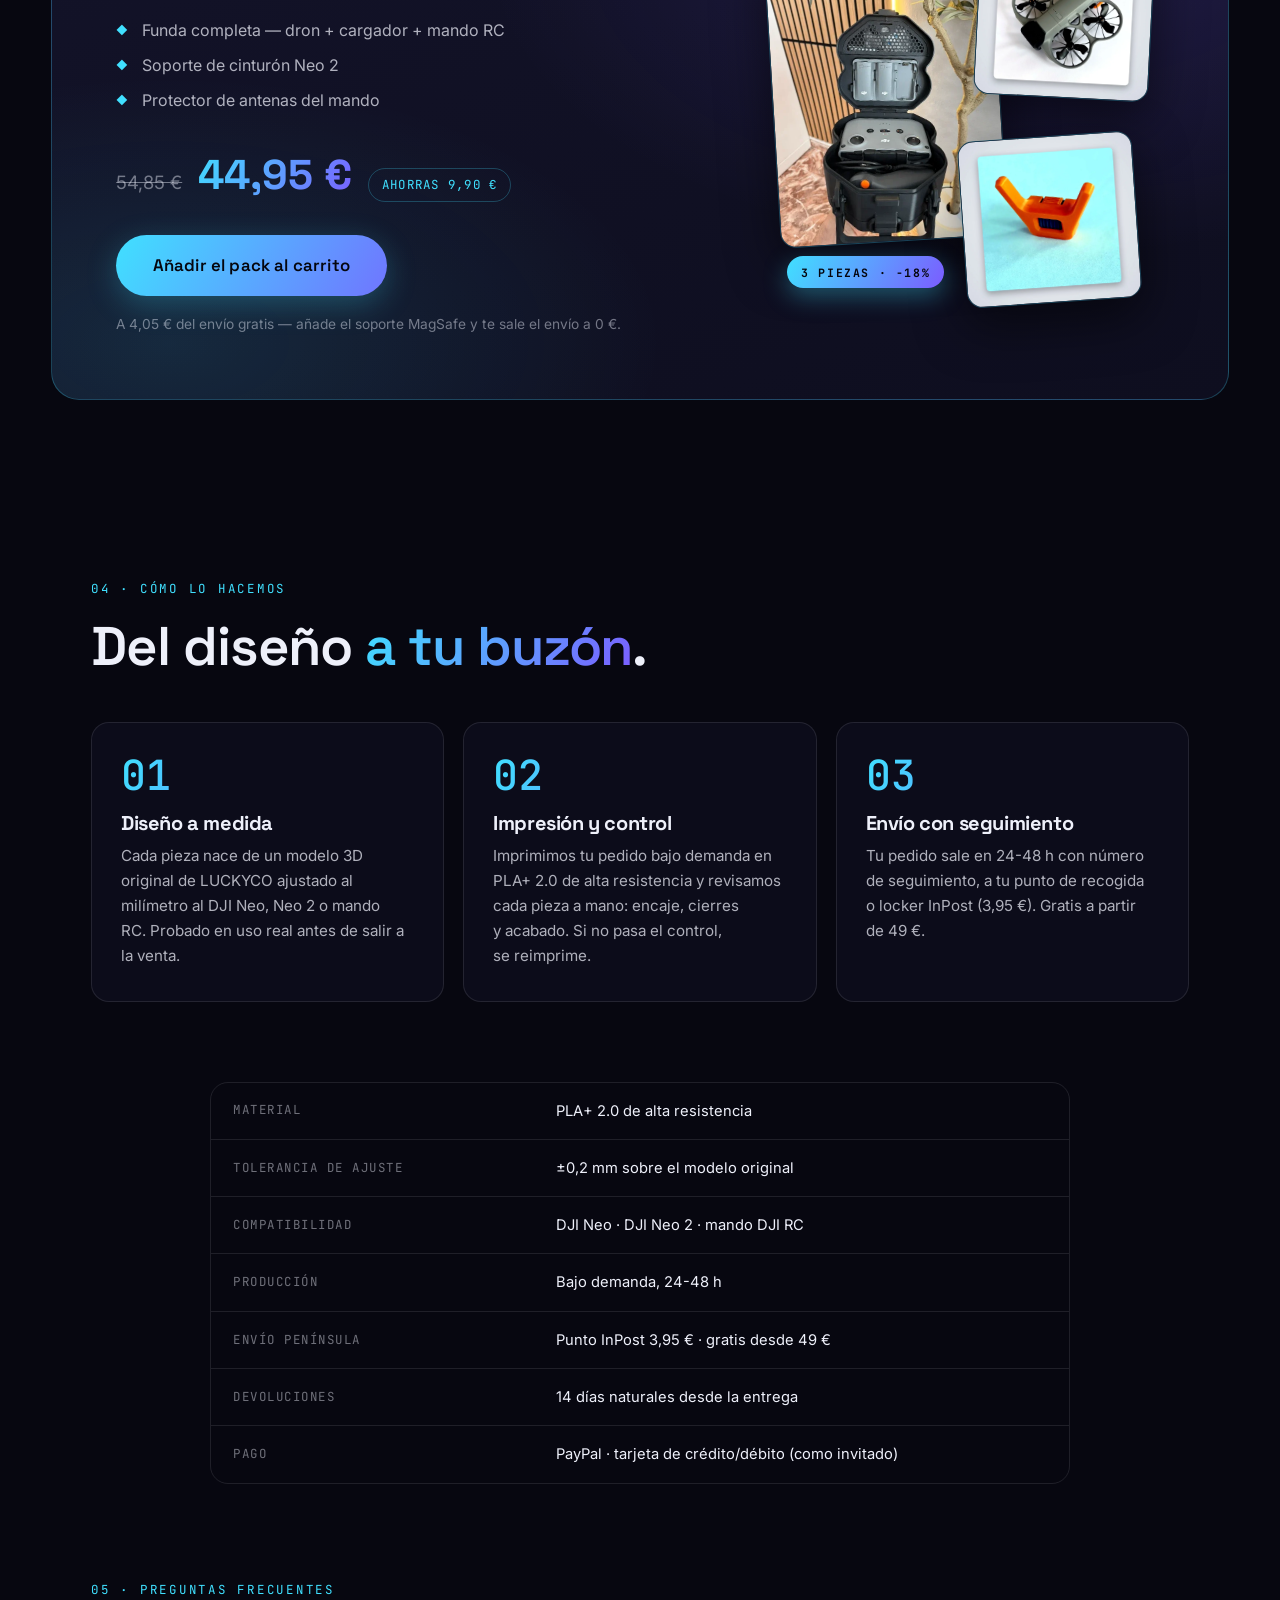
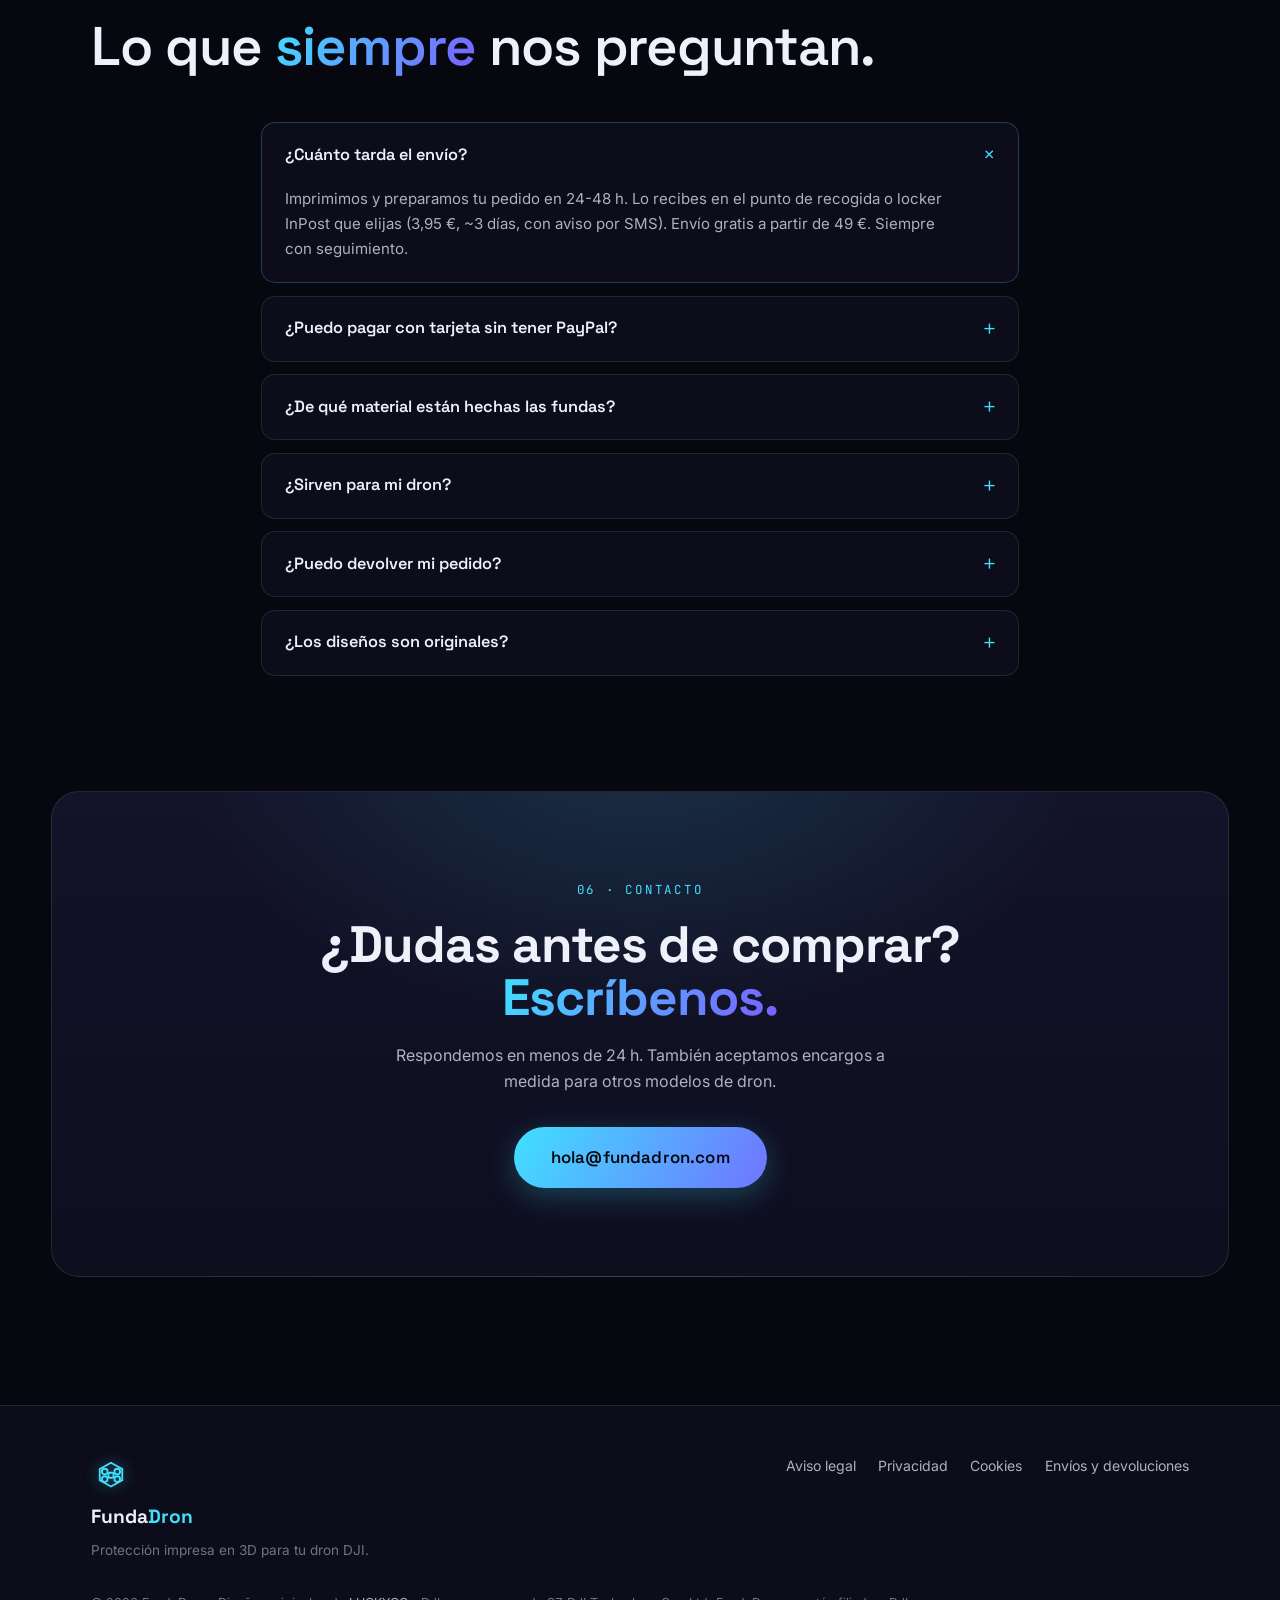
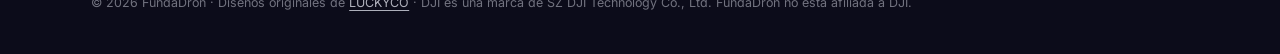
==== commit 8f140d53: "Cambiar correo de contacto de la home a hola@fundadron.com Co-Authored-By: Claude Opus 4.8 (1M conte" ====
--- a/index.html
+++ b/index.html
@@ -500,7 +500,7 @@
         <p class="kicker">06 · Contacto</p>
         <h2>¿Dudas antes de comprar?<br /><em>Escríbenos.</em></h2>
         <p class="contact-sub">Respondemos en menos de 24&nbsp;h. También aceptamos encargos a medida para otros modelos de dron.</p>
-        <a class="btn btn-primary btn-lg" href="mailto:fundadron@gmail.com?subject=Consulta%20FundaDron">fundadron@gmail.com</a>
+        <a class="btn btn-primary btn-lg" href="mailto:hola@fundadron.com?subject=Consulta%20FundaDron">hola@fundadron.com</a>
       </div>
     </section>
   </main>
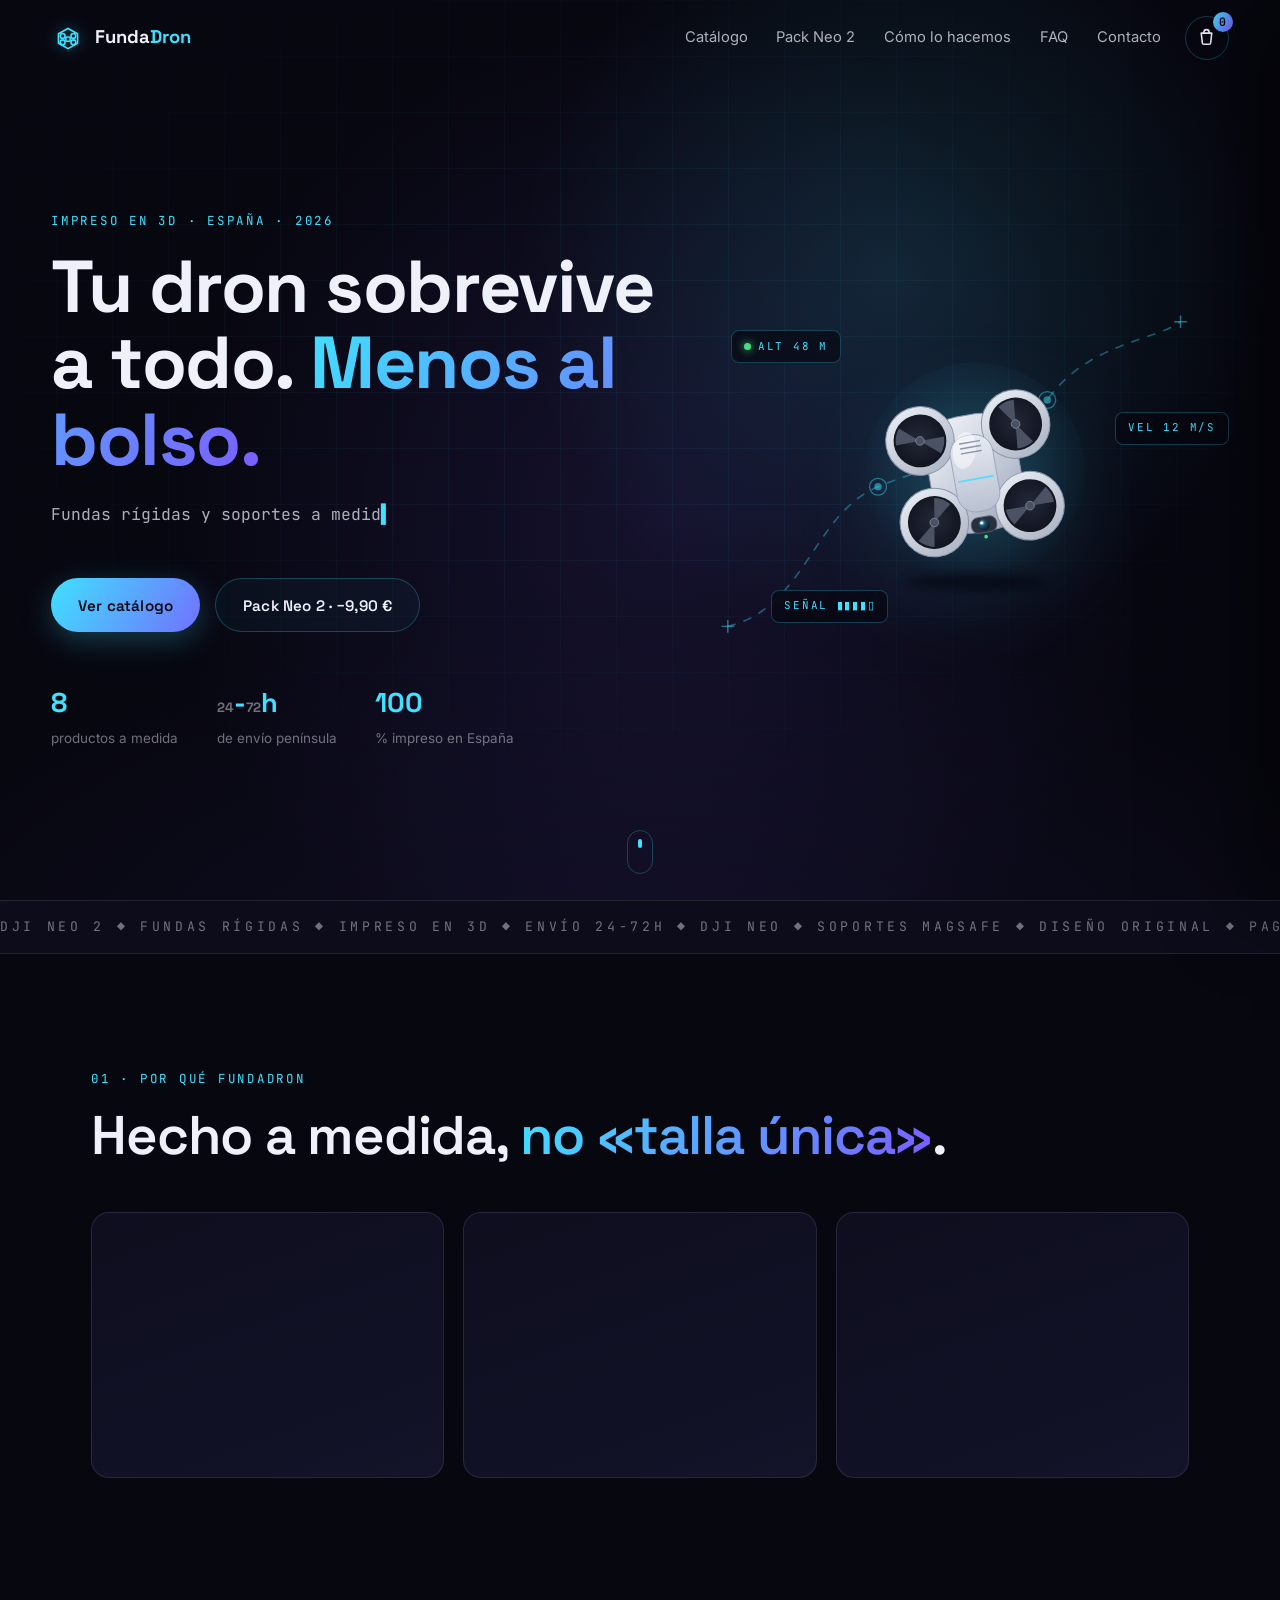
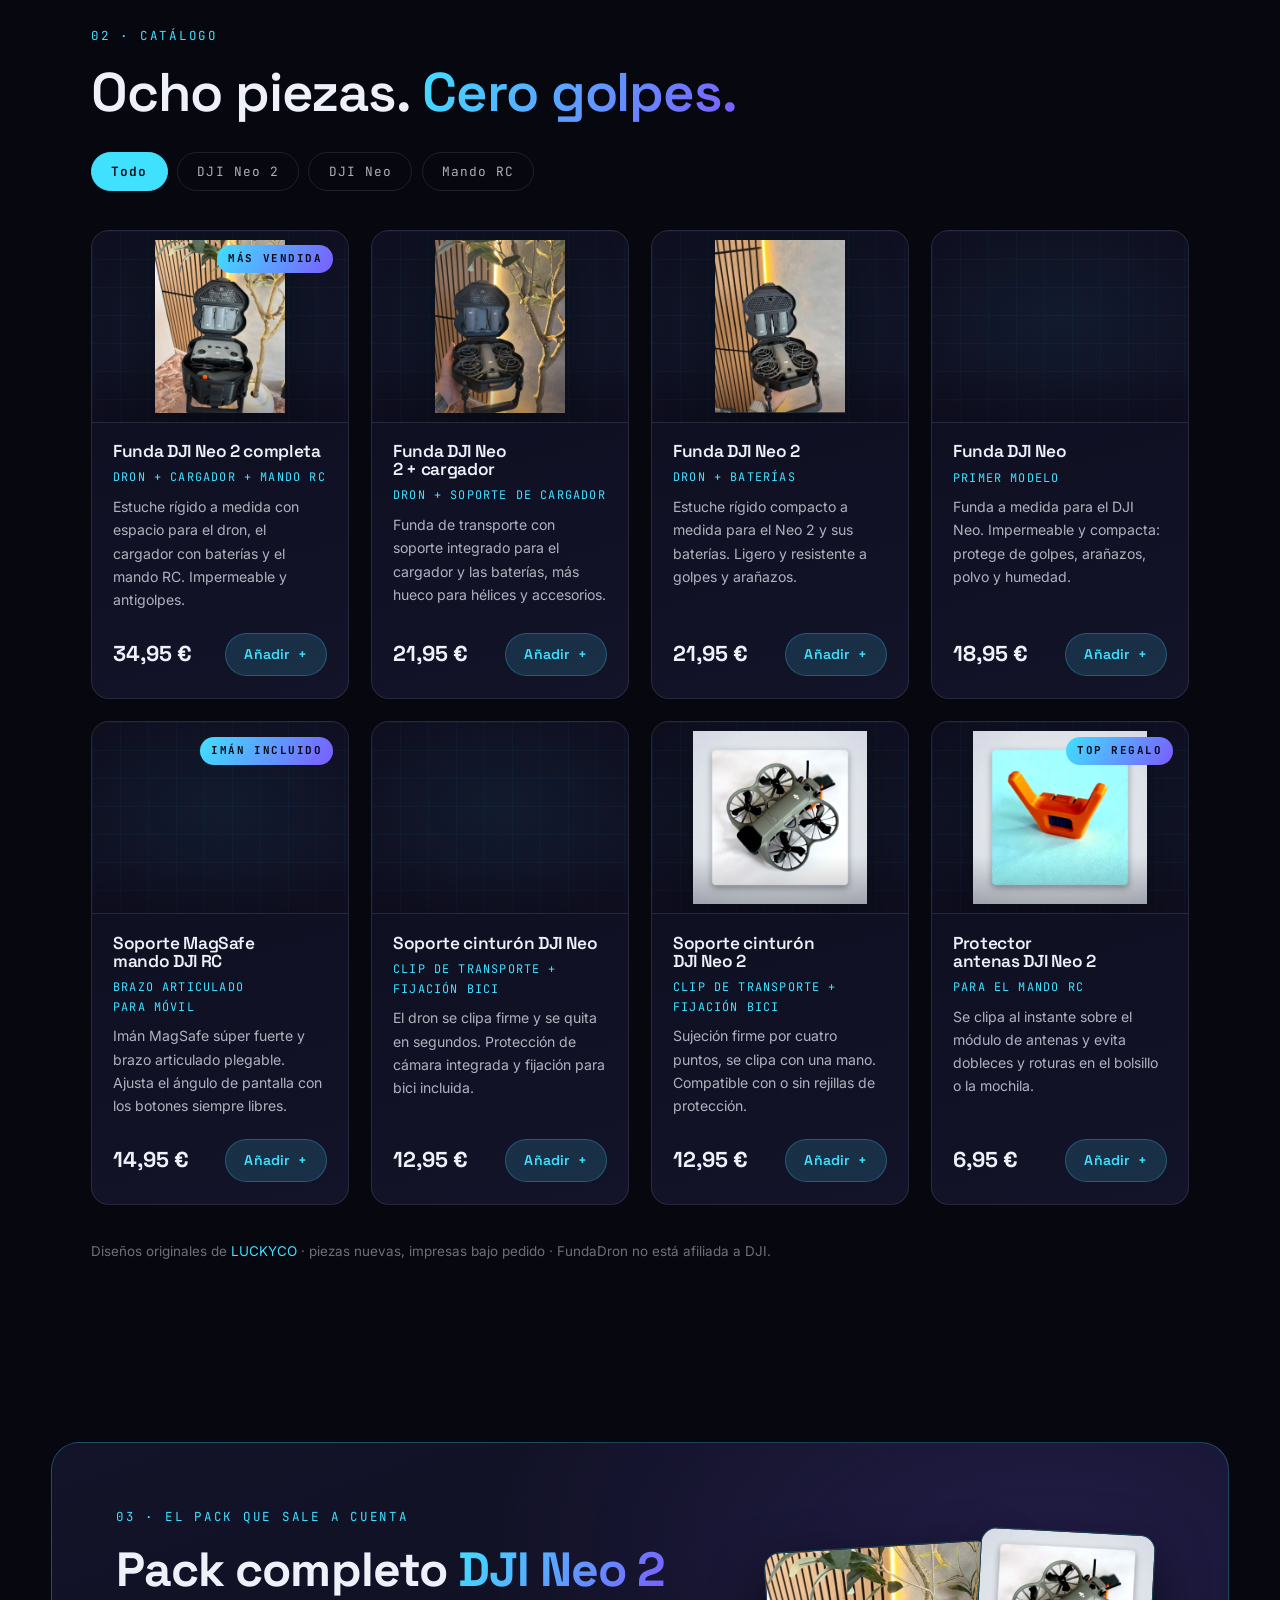
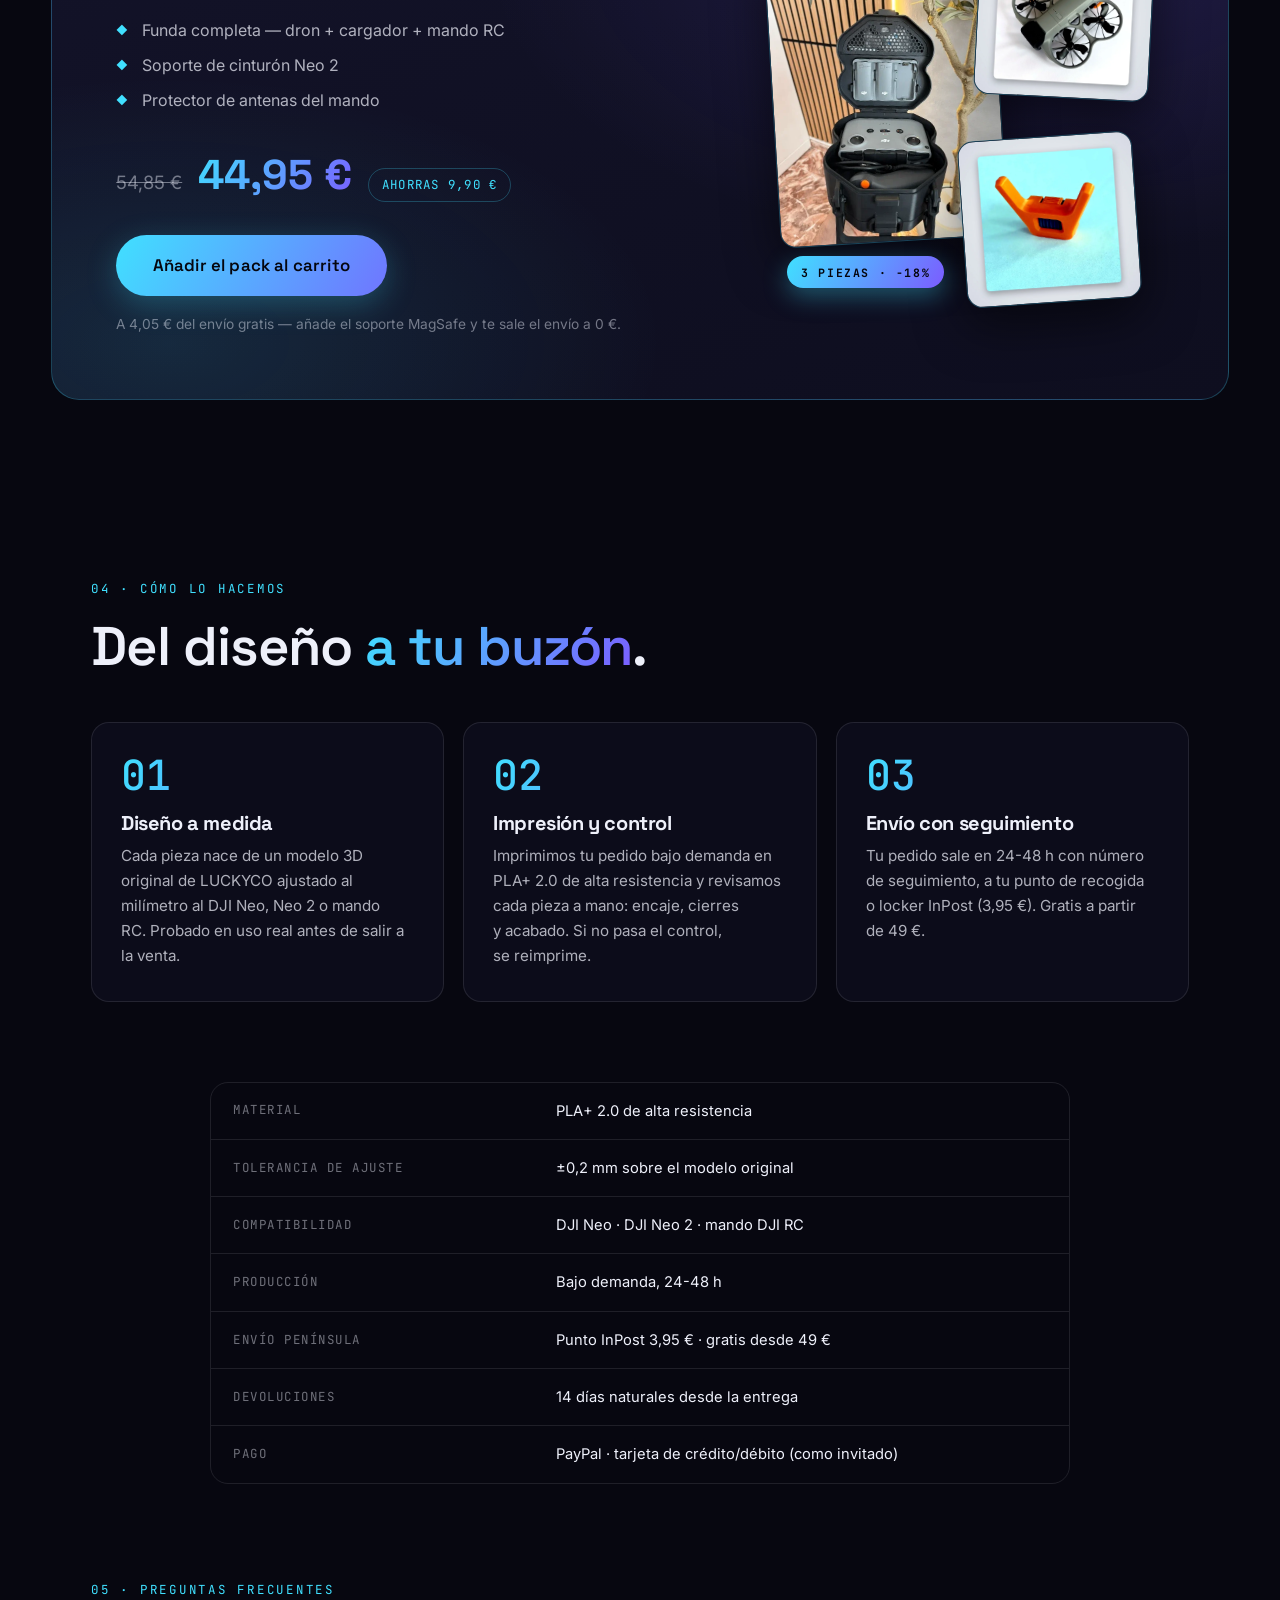
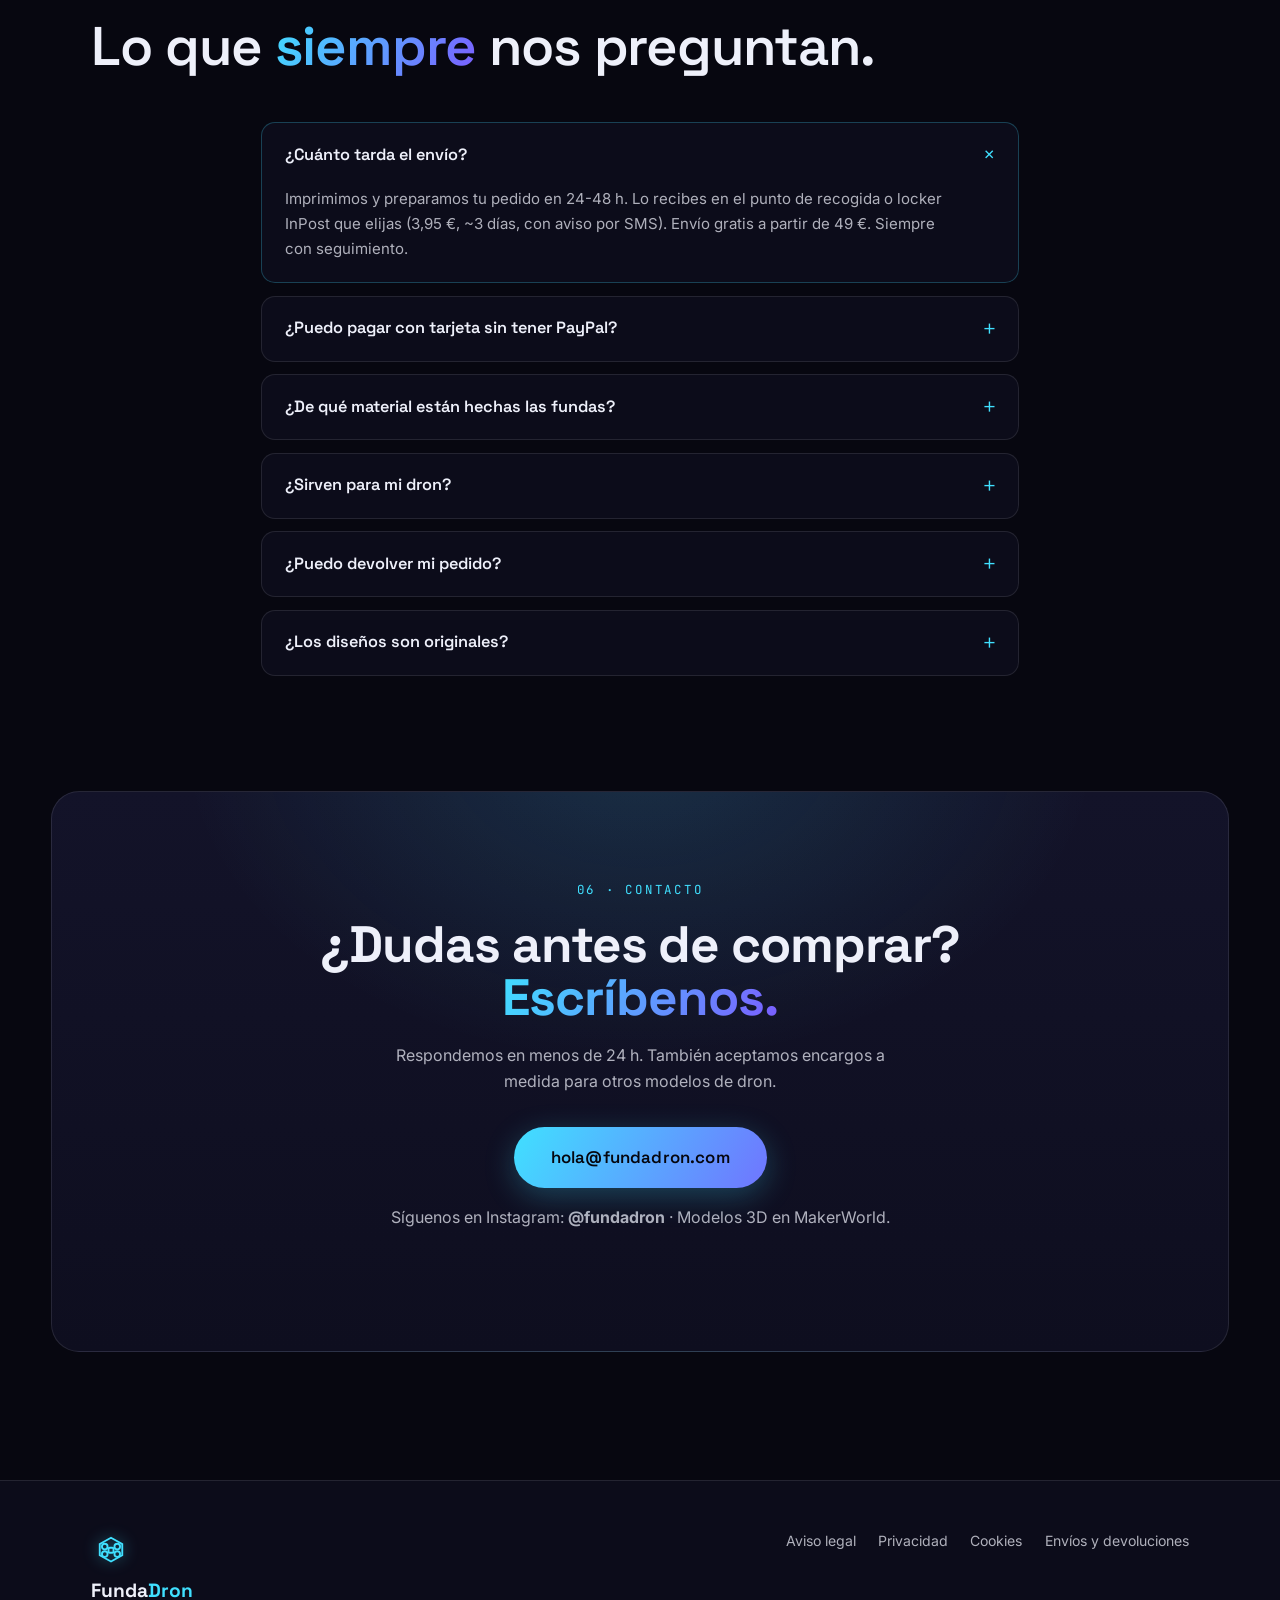
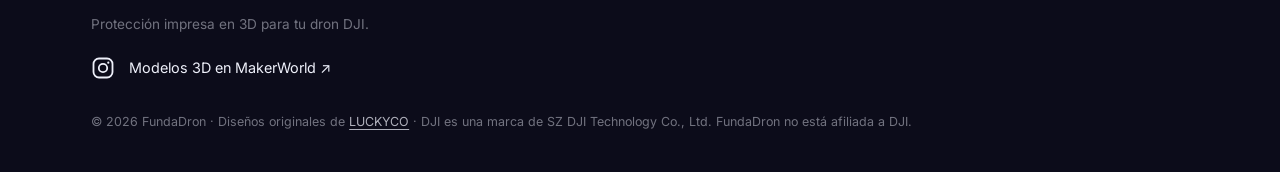
==== commit f9efee29: "Redes: enlazar Instagram (@fundadron) en pie y contacto + schema Organization con sameAs Co-Authored" ====
--- a/index.html
+++ b/index.html
@@ -35,6 +35,21 @@
       { "@type": "Product", "position": 6, "name": "Soporte cinturón DJI Neo", "description": "Clip de transporte impreso en 3D para llevar el DJI Neo en el cinturón, con fijación para bici.", "image": "https://www.fundadron.com/assets/img/cinturon-neo.webp", "brand": { "@type": "Brand", "name": "FundaDron" }, "offers": { "@type": "Offer", "price": "12.95", "priceCurrency": "EUR", "availability": "https://schema.org/InStock", "itemCondition": "https://schema.org/NewCondition", "shippingDetails": { "@type": "OfferShippingDetails", "shippingRate": { "@type": "MonetaryAmount", "value": "3.95", "currency": "EUR" }, "shippingDestination": { "@type": "DefinedRegion", "addressCountry": "ES" }, "deliveryTime": { "@type": "ShippingDeliveryTime", "handlingTime": { "@type": "QuantitativeValue", "minValue": 1, "maxValue": 2, "unitCode": "DAY" }, "transitTime": { "@type": "QuantitativeValue", "minValue": 2, "maxValue": 3, "unitCode": "DAY" } } }, "hasMerchantReturnPolicy": { "@type": "MerchantReturnPolicy", "applicableCountry": "ES", "returnPolicyCategory": "https://schema.org/MerchantReturnFiniteReturnWindow", "merchantReturnDays": 14, "returnMethod": "https://schema.org/ReturnByMail", "returnFees": "https://schema.org/ReturnFeesCustomerResponsibility" } } },
       { "@type": "Product", "position": 7, "name": "Soporte cinturón DJI Neo 2", "description": "Clip de transporte impreso en 3D para el DJI Neo 2 con protección de cámara y fijación para bici.", "image": "https://www.fundadron.com/assets/img/cinturon-neo2.webp", "brand": { "@type": "Brand", "name": "FundaDron" }, "offers": { "@type": "Offer", "price": "12.95", "priceCurrency": "EUR", "availability": "https://schema.org/InStock", "itemCondition": "https://schema.org/NewCondition", "shippingDetails": { "@type": "OfferShippingDetails", "shippingRate": { "@type": "MonetaryAmount", "value": "3.95", "currency": "EUR" }, "shippingDestination": { "@type": "DefinedRegion", "addressCountry": "ES" }, "deliveryTime": { "@type": "ShippingDeliveryTime", "handlingTime": { "@type": "QuantitativeValue", "minValue": 1, "maxValue": 2, "unitCode": "DAY" }, "transitTime": { "@type": "QuantitativeValue", "minValue": 2, "maxValue": 3, "unitCode": "DAY" } } }, "hasMerchantReturnPolicy": { "@type": "MerchantReturnPolicy", "applicableCountry": "ES", "returnPolicyCategory": "https://schema.org/MerchantReturnFiniteReturnWindow", "merchantReturnDays": 14, "returnMethod": "https://schema.org/ReturnByMail", "returnFees": "https://schema.org/ReturnFeesCustomerResponsibility" } } },
       { "@type": "Product", "position": 8, "name": "Protector de antenas mando DJI Neo 2", "description": "Protector rígido impreso en 3D que se clipa sobre las antenas del mando RC del DJI Neo 2.", "image": "https://www.fundadron.com/assets/img/protector-antenas.webp", "brand": { "@type": "Brand", "name": "FundaDron" }, "offers": { "@type": "Offer", "price": "6.95", "priceCurrency": "EUR", "availability": "https://schema.org/InStock", "itemCondition": "https://schema.org/NewCondition", "shippingDetails": { "@type": "OfferShippingDetails", "shippingRate": { "@type": "MonetaryAmount", "value": "3.95", "currency": "EUR" }, "shippingDestination": { "@type": "DefinedRegion", "addressCountry": "ES" }, "deliveryTime": { "@type": "ShippingDeliveryTime", "handlingTime": { "@type": "QuantitativeValue", "minValue": 1, "maxValue": 2, "unitCode": "DAY" }, "transitTime": { "@type": "QuantitativeValue", "minValue": 2, "maxValue": 3, "unitCode": "DAY" } } }, "hasMerchantReturnPolicy": { "@type": "MerchantReturnPolicy", "applicableCountry": "ES", "returnPolicyCategory": "https://schema.org/MerchantReturnFiniteReturnWindow", "merchantReturnDays": 14, "returnMethod": "https://schema.org/ReturnByMail", "returnFees": "https://schema.org/ReturnFeesCustomerResponsibility" } } }
+    ]
+  }
+  </script>
+  <script type="application/ld+json">
+  {
+    "@context": "https://schema.org",
+    "@type": "Organization",
+    "name": "FundaDron",
+    "url": "https://www.fundadron.com/",
+    "logo": "https://www.fundadron.com/assets/logo-instagram.png",
+    "email": "hola@fundadron.com",
+    "description": "Fundas y accesorios impresos en 3D a medida para drones DJI Neo y Neo 2.",
+    "sameAs": [
+      "https://instagram.com/fundadron",
+      "https://makerworld.com/@LUCKYCO"
     ]
   }
   </script>
@@ -501,6 +516,7 @@
         <h2>¿Dudas antes de comprar?<br /><em>Escríbenos.</em></h2>
         <p class="contact-sub">Respondemos en menos de 24&nbsp;h. También aceptamos encargos a medida para otros modelos de dron.</p>
         <a class="btn btn-primary btn-lg" href="mailto:hola@fundadron.com?subject=Consulta%20FundaDron">hola@fundadron.com</a>
+        <p class="contact-sub" style="margin-top:16px">Síguenos en Instagram: <a href="https://instagram.com/fundadron" target="_blank" rel="noopener"><strong>@fundadron</strong></a> · Modelos 3D en <a href="https://makerworld.com/@LUCKYCO" target="_blank" rel="noopener">MakerWorld</a>.</p>
       </div>
     </section>
   </main>
@@ -517,6 +533,14 @@
         </svg>
         <p>Funda<em>Dron</em></p>
         <p class="footer-tag">Protección impresa en 3D para tu dron DJI.</p>
+        <div class="footer-social" style="display:flex;align-items:center;gap:14px;margin-top:14px">
+          <a href="https://instagram.com/fundadron" target="_blank" rel="noopener" aria-label="FundaDron en Instagram" style="display:inline-flex;color:inherit">
+            <svg viewBox="0 0 24 24" fill="none" stroke="currentColor" stroke-width="1.8" stroke-linecap="round" stroke-linejoin="round" width="24" height="24" aria-hidden="true">
+              <rect x="2.5" y="2.5" width="19" height="19" rx="5.5" /><circle cx="12" cy="12" r="4.2" /><circle cx="17.3" cy="6.7" r="1.1" fill="currentColor" stroke="none" />
+            </svg>
+          </a>
+          <a href="https://makerworld.com/@LUCKYCO" target="_blank" rel="noopener" style="color:inherit;font-size:.9rem">Modelos 3D en MakerWorld ↗</a>
+        </div>
       </div>
       <nav class="footer-links" aria-label="Legal">
         <a href="legal.html#aviso">Aviso legal</a>
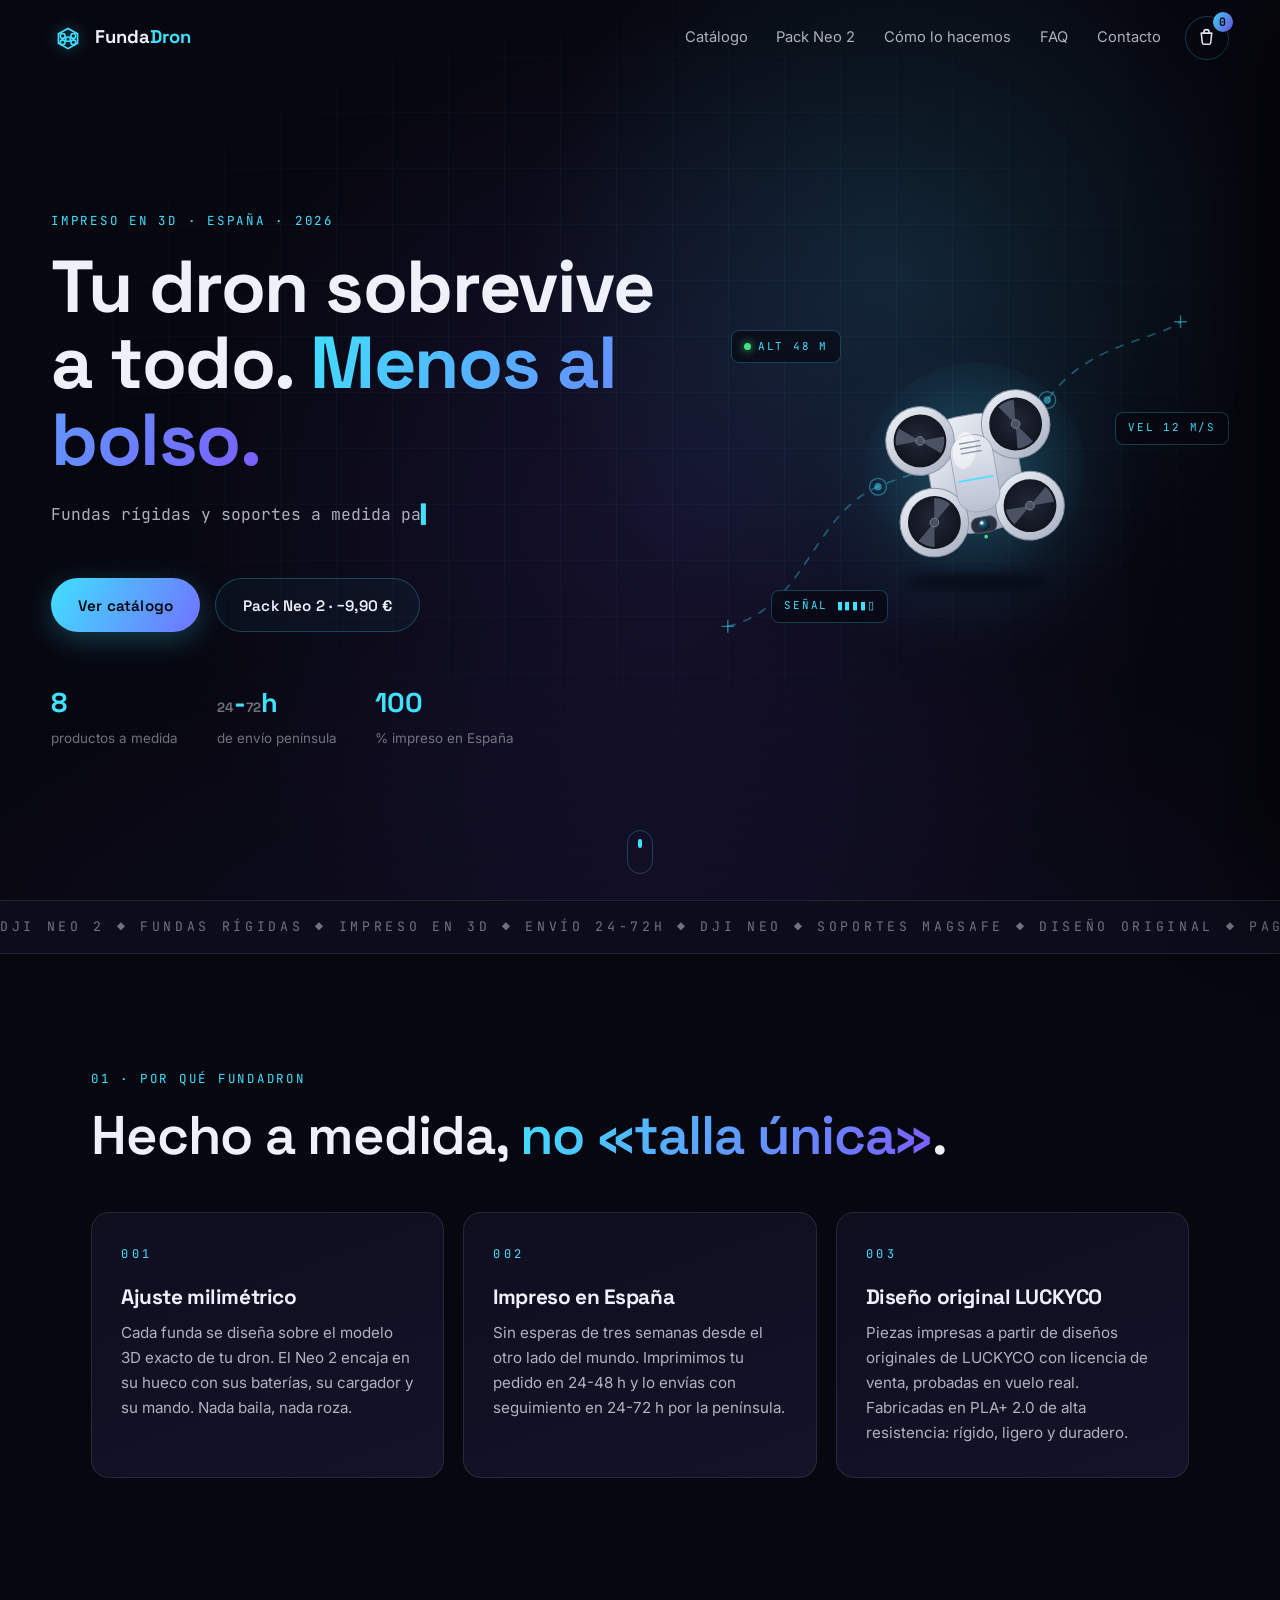
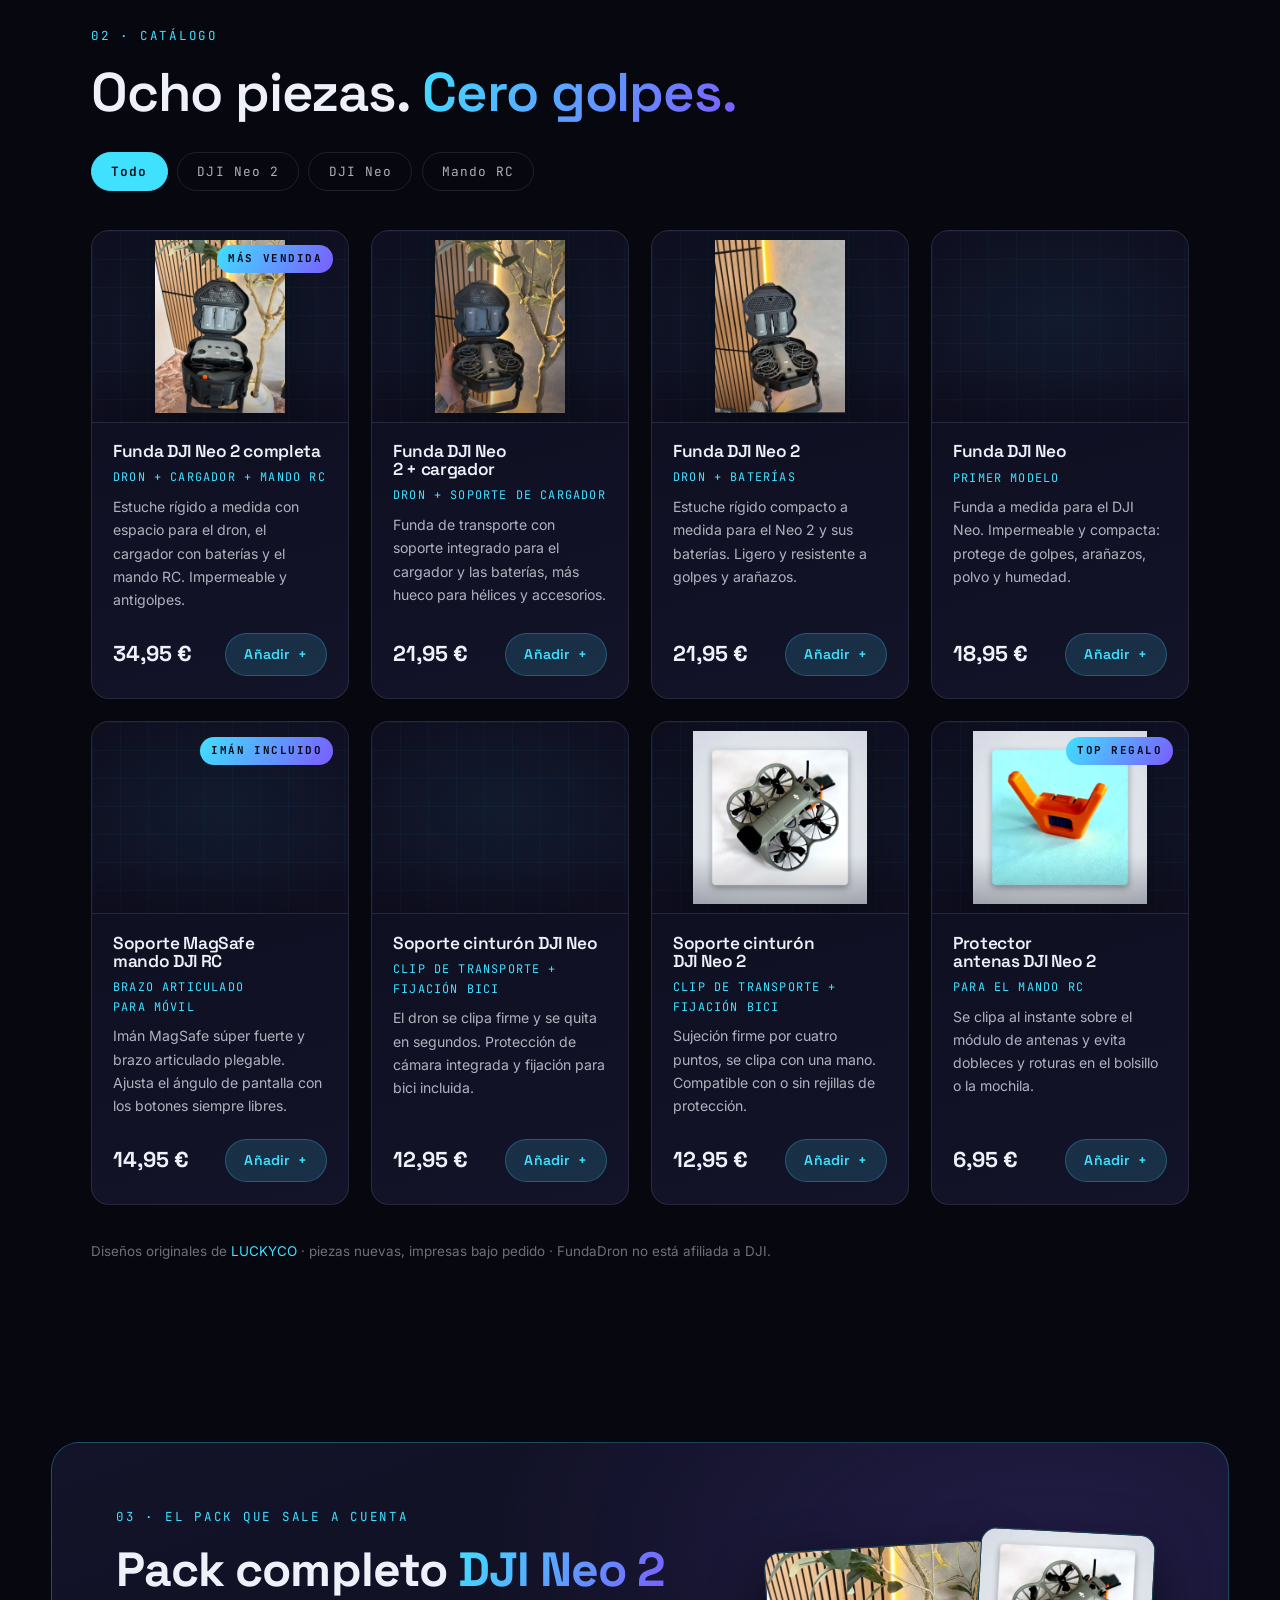
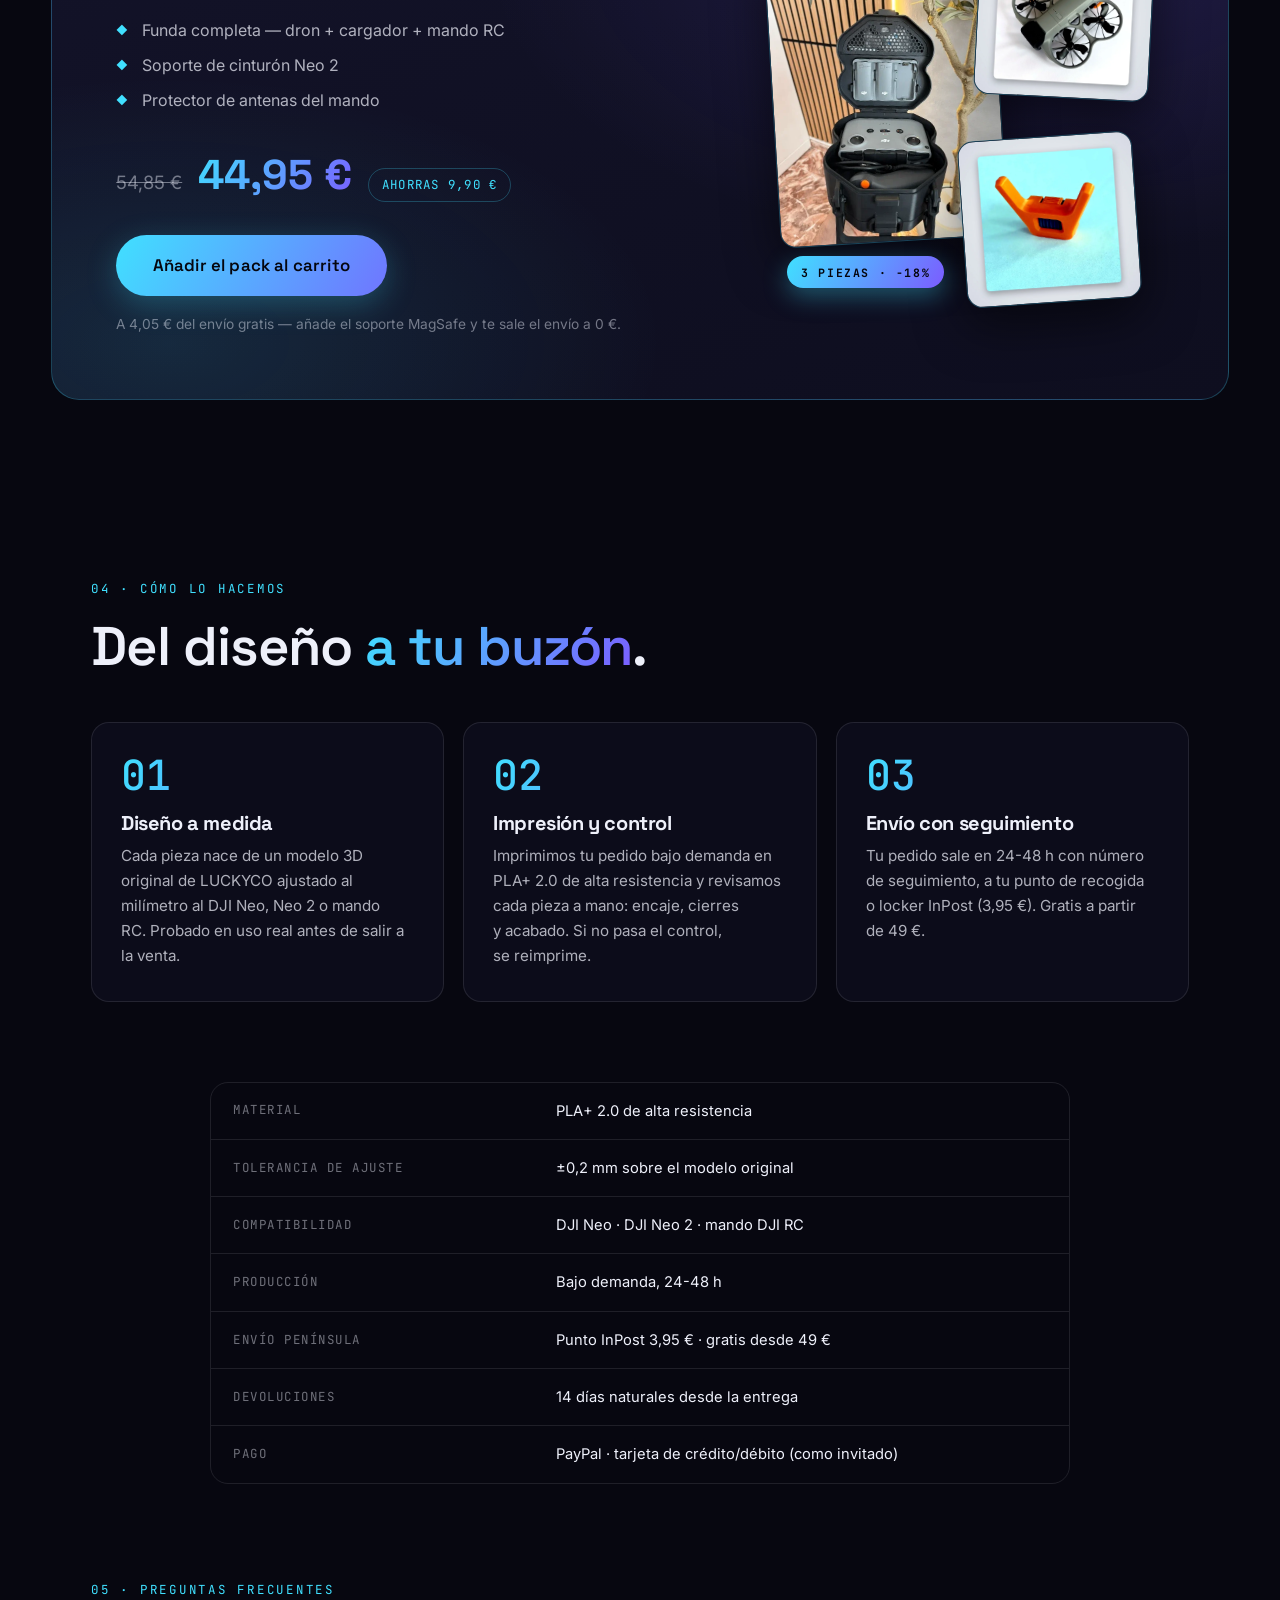
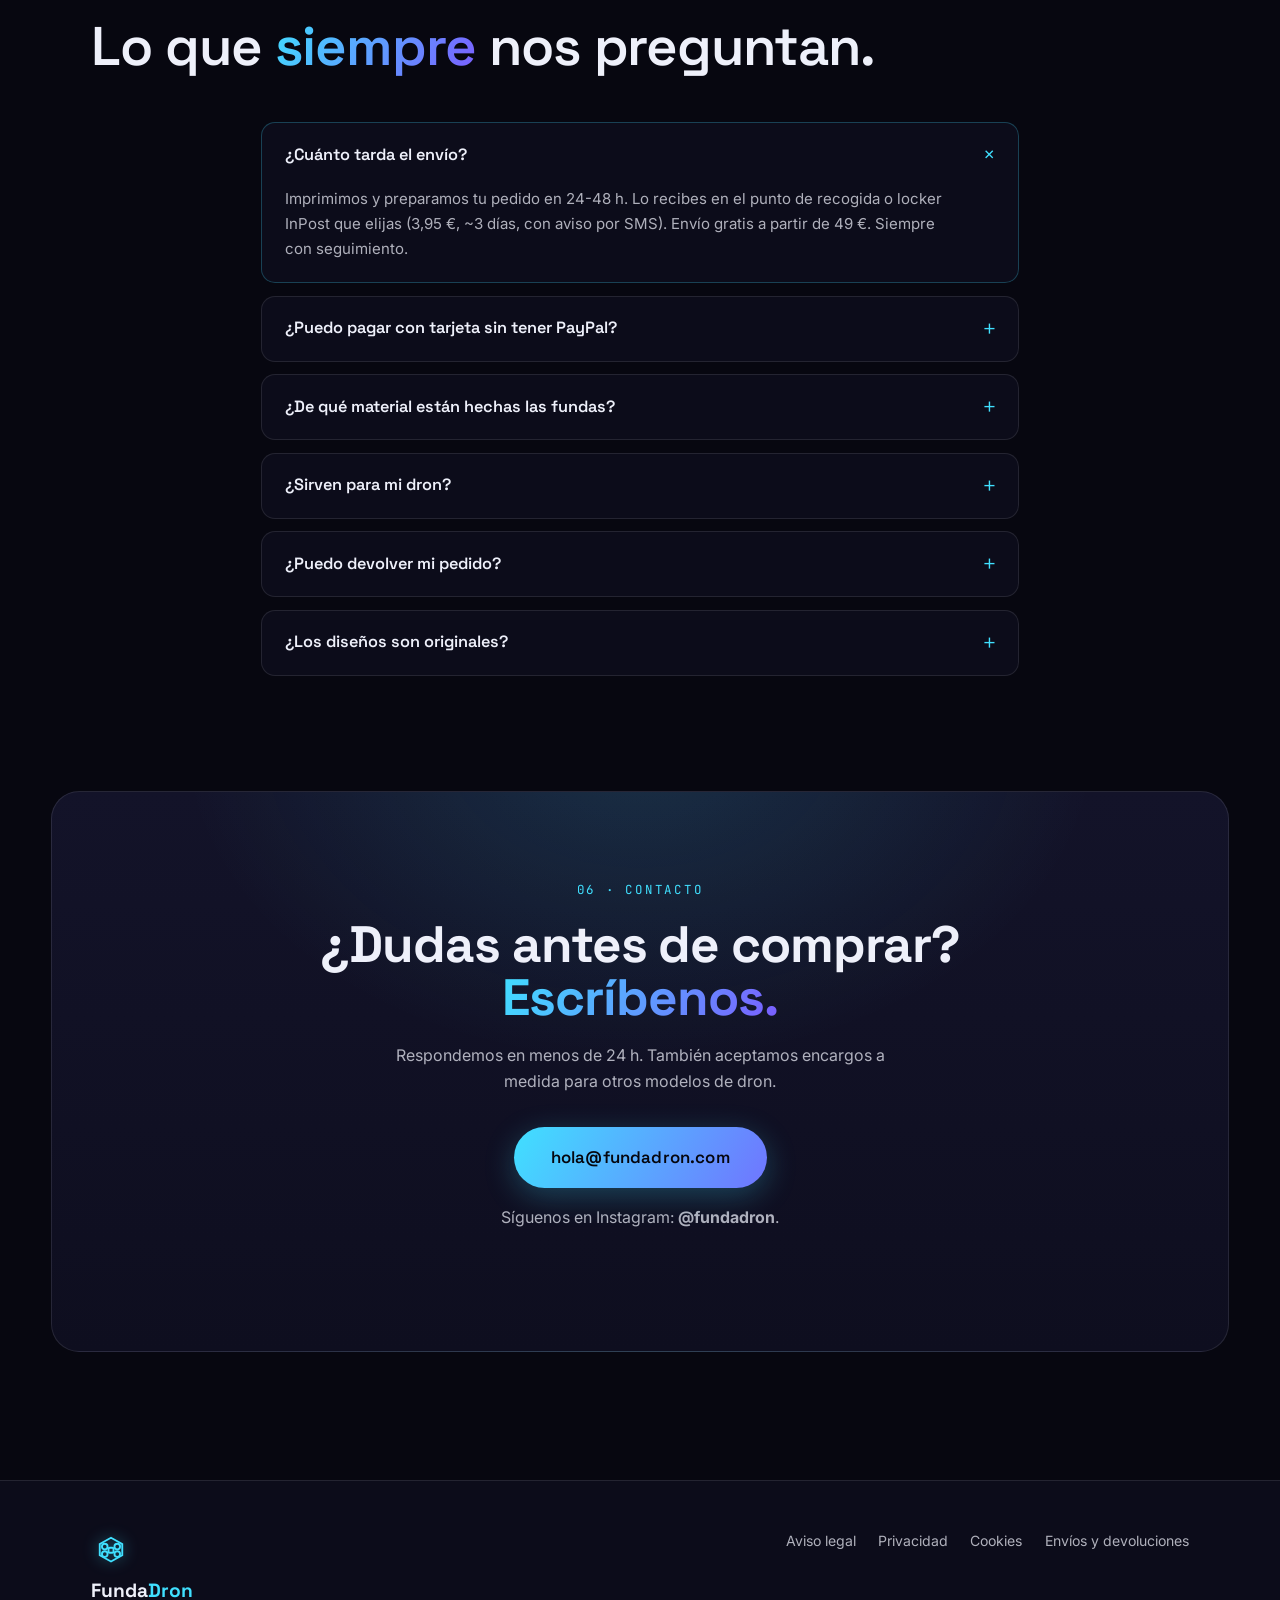
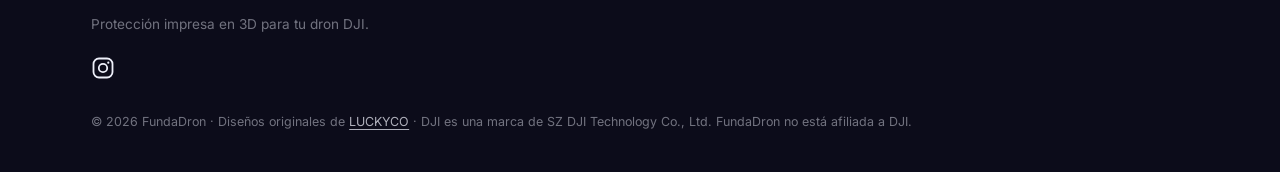
==== commit 84322b97: "Quitar MakerWorld como canal propio (solo licencia de diseños, no es perfil propio) Co-Authored-By: " ====
--- a/index.html
+++ b/index.html
@@ -48,8 +48,7 @@
     "email": "hola@fundadron.com",
     "description": "Fundas y accesorios impresos en 3D a medida para drones DJI Neo y Neo 2.",
     "sameAs": [
-      "https://instagram.com/fundadron",
-      "https://makerworld.com/@LUCKYCO"
+      "https://instagram.com/fundadron"
     ]
   }
   </script>
@@ -516,7 +515,7 @@
         <h2>¿Dudas antes de comprar?<br /><em>Escríbenos.</em></h2>
         <p class="contact-sub">Respondemos en menos de 24&nbsp;h. También aceptamos encargos a medida para otros modelos de dron.</p>
         <a class="btn btn-primary btn-lg" href="mailto:hola@fundadron.com?subject=Consulta%20FundaDron">hola@fundadron.com</a>
-        <p class="contact-sub" style="margin-top:16px">Síguenos en Instagram: <a href="https://instagram.com/fundadron" target="_blank" rel="noopener"><strong>@fundadron</strong></a> · Modelos 3D en <a href="https://makerworld.com/@LUCKYCO" target="_blank" rel="noopener">MakerWorld</a>.</p>
+        <p class="contact-sub" style="margin-top:16px">Síguenos en Instagram: <a href="https://instagram.com/fundadron" target="_blank" rel="noopener"><strong>@fundadron</strong></a>.</p>
       </div>
     </section>
   </main>
@@ -539,7 +538,6 @@
               <rect x="2.5" y="2.5" width="19" height="19" rx="5.5" /><circle cx="12" cy="12" r="4.2" /><circle cx="17.3" cy="6.7" r="1.1" fill="currentColor" stroke="none" />
             </svg>
           </a>
-          <a href="https://makerworld.com/@LUCKYCO" target="_blank" rel="noopener" style="color:inherit;font-size:.9rem">Modelos 3D en MakerWorld ↗</a>
         </div>
       </div>
       <nav class="footer-links" aria-label="Legal">
